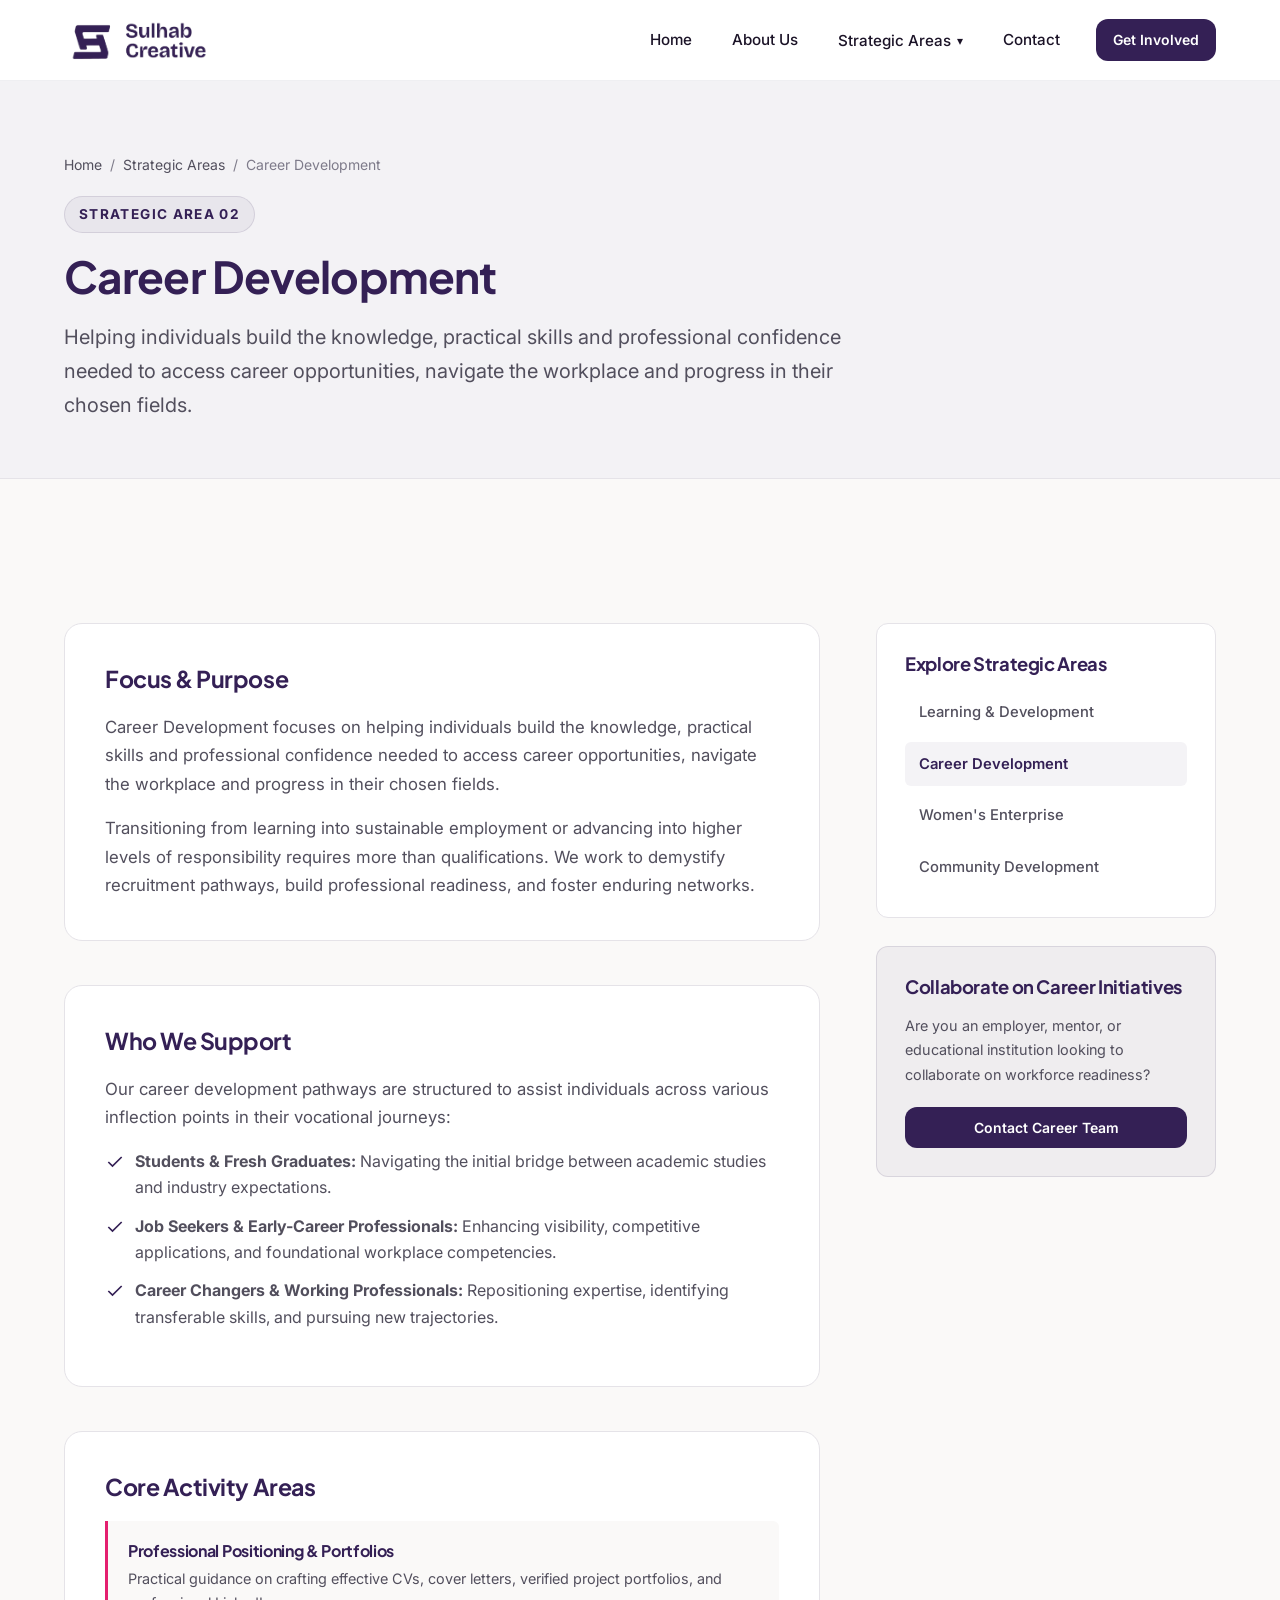
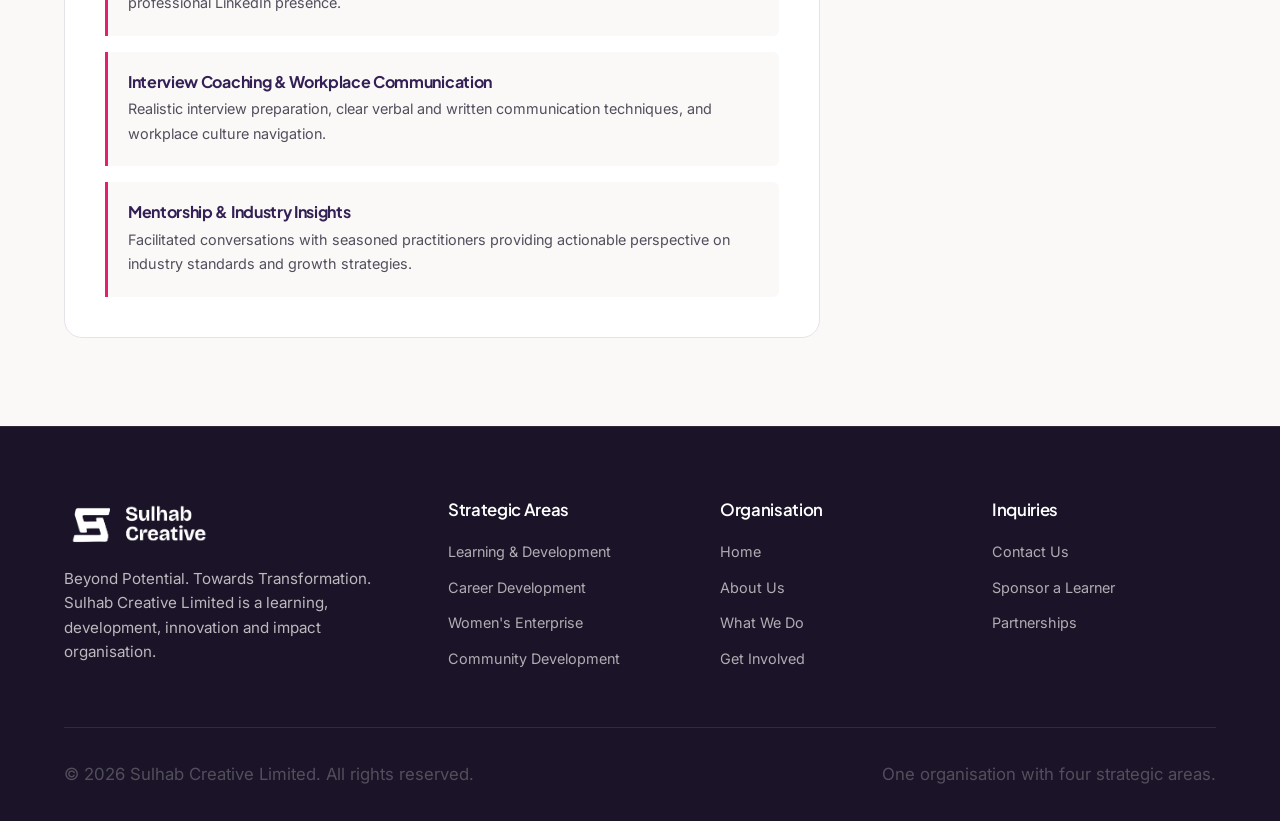
==== services/career-development.html @ 27d37b3d "Build responsive landing page and strategic service detail pages from brand brief" ====
<!DOCTYPE html>
<html lang="en">
<head>
  <meta charset="UTF-8">
  <meta name="viewport" content="width=device-width, initial-scale=1.0">
  <title>Career Development | Sulhab Creative</title>
  <meta name="description" content="Career Development at Sulhab Creative helps individuals build the knowledge, practical skills and professional confidence needed to access career opportunities.">
  <link rel="preconnect" href="https://fonts.googleapis.com">
  <link rel="preconnect" href="https://fonts.gstatic.com" crossorigin>
  <link href="https://fonts.googleapis.com/css2?family=Inter:wght@400;500;600&family=Plus+Jakarta+Sans:wght@500;600;700;800&display=swap" rel="stylesheet">
  <link rel="stylesheet" href="../assets/css/styles.css">
</head>
<body>

  <!-- Site Header -->
  <header class="site-header">
    <div class="container nav-container">
      <a href="../index.html" class="brand-logo-wrap" aria-label="Sulhab Creative Home">
        <img src="../assets/images/logo.png" alt="Sulhab Creative" class="brand-logo">
      </a>
      
      <button class="menu-toggle" id="menuToggle" aria-label="Toggle Navigation" aria-expanded="false">
        <svg width="24" height="24" viewBox="0 0 24 24" fill="none" stroke="currentColor" stroke-width="2">
          <line x1="3" y1="12" x2="21" y2="12"></line>
          <line x1="3" y1="6" x2="21" y2="6"></line>
          <line x1="3" y1="18" x2="21" y2="18"></line>
        </svg>
      </button>

      <nav class="nav-menu" id="navMenu">
        <a href="../index.html" class="nav-link">Home</a>
        <a href="../index.html#about" class="nav-link">About Us</a>
        <div class="nav-dropdown">
          <button class="dropdown-trigger active">
            Strategic Areas
            <span class="dropdown-icon">▾</span>
          </button>
          <div class="dropdown-menu">
            <a href="learning-and-development.html" class="dropdown-link">Learning & Development</a>
            <a href="career-development.html" class="dropdown-link active">Career Development</a>
            <a href="womens-enterprise.html" class="dropdown-link">Women's Enterprise</a>
            <a href="community-development.html" class="dropdown-link">Community Development</a>
          </div>
        </div>
        <a href="../index.html#contact" class="nav-link">Contact</a>
        <div class="nav-actions">
          <a href="../index.html#contact" class="btn btn-primary btn-sm">Get Involved</a>
        </div>
      </nav>
    </div>
  </header>

  <!-- Page Header -->
  <section class="page-header-section">
    <div class="container">
      <nav class="breadcrumb" aria-label="Breadcrumb">
        <a href="../index.html">Home</a>
        <span class="breadcrumb-separator">/</span>
        <a href="../index.html#services">Strategic Areas</a>
        <span class="breadcrumb-separator">/</span>
        <span>Career Development</span>
      </nav>
      <span class="tagline-accent">Strategic Area 02</span>
      <h1 class="page-header-title">Career Development</h1>
      <p class="page-header-lead">
        Helping individuals build the knowledge, practical skills and professional confidence needed to access career opportunities, navigate the workplace and progress in their chosen fields.
      </p>
    </div>
  </section>

  <!-- Content Section -->
  <section class="section">
    <div class="container">
      <div class="detail-content-grid">
        <main class="detail-main">
          
          <div class="detail-block">
            <h3>Focus & Purpose</h3>
            <p>
              Career Development focuses on helping individuals build the knowledge, practical skills and professional confidence needed to access career opportunities, navigate the workplace and progress in their chosen fields.
            </p>
            <p>
              Transitioning from learning into sustainable employment or advancing into higher levels of responsibility requires more than qualifications. We work to demystify recruitment pathways, build professional readiness, and foster enduring networks.
            </p>
          </div>

          <div class="detail-block">
            <h3>Who We Support</h3>
            <p>
              Our career development pathways are structured to assist individuals across various inflection points in their vocational journeys:
            </p>
            <ul class="detail-list">
              <li>
                <svg width="20" height="20" viewBox="0 0 24 24" fill="none" stroke="currentColor" stroke-width="2"><polyline points="20 6 9 17 4 12"></polyline></svg>
                <span><strong>Students & Fresh Graduates:</strong> Navigating the initial bridge between academic studies and industry expectations.</span>
              </li>
              <li>
                <svg width="20" height="20" viewBox="0 0 24 24" fill="none" stroke="currentColor" stroke-width="2"><polyline points="20 6 9 17 4 12"></polyline></svg>
                <span><strong>Job Seekers & Early-Career Professionals:</strong> Enhancing visibility, competitive applications, and foundational workplace competencies.</span>
              </li>
              <li>
                <svg width="20" height="20" viewBox="0 0 24 24" fill="none" stroke="currentColor" stroke-width="2"><polyline points="20 6 9 17 4 12"></polyline></svg>
                <span><strong>Career Changers & Working Professionals:</strong> Repositioning expertise, identifying transferable skills, and pursuing new trajectories.</span>
              </li>
            </ul>
          </div>

          <div class="detail-block">
            <h3>Core Activity Areas</h3>
            <div class="pathway-card">
              <h5>Professional Positioning & Portfolios</h5>
              <p>Practical guidance on crafting effective CVs, cover letters, verified project portfolios, and professional LinkedIn presence.</p>
            </div>
            <div class="pathway-card">
              <h5>Interview Coaching & Workplace Communication</h5>
              <p>Realistic interview preparation, clear verbal and written communication techniques, and workplace culture navigation.</p>
            </div>
            <div class="pathway-card">
              <h5>Mentorship & Industry Insights</h5>
              <p>Facilitated conversations with seasoned practitioners providing actionable perspective on industry standards and growth strategies.</p>
            </div>
          </div>

        </main>

        <!-- Sidebar -->
        <aside class="detail-sidebar">
          <div class="sidebar-card">
            <h4>Explore Strategic Areas</h4>
            <nav class="sidebar-nav-list">
              <a href="learning-and-development.html" class="sidebar-nav-link">Learning & Development</a>
              <a href="career-development.html" class="sidebar-nav-link active">Career Development</a>
              <a href="womens-enterprise.html" class="sidebar-nav-link">Women's Enterprise</a>
              <a href="community-development.html" class="sidebar-nav-link">Community Development</a>
            </nav>
          </div>

          <div class="sidebar-card" style="background-color: var(--color-primary-subtle); border-color: var(--color-primary-border);">
            <h4>Collaborate on Career Initiatives</h4>
            <p style="font-size: 0.9rem; margin-bottom: 1.25rem;">
              Are you an employer, mentor, or educational institution looking to collaborate on workforce readiness?
            </p>
            <a href="../index.html#contact" class="btn btn-primary btn-sm" style="width: 100%;">Contact Career Team</a>
          </div>
        </aside>
      </div>
    </div>
  </section>

  <!-- Site Footer -->
  <footer class="site-footer">
    <div class="container">
      <div class="footer-top">
        <div class="footer-brand">
          <img src="../assets/images/logo-white.png" alt="Sulhab Creative" class="footer-brand-logo">
          <p>
            Beyond Potential. Towards Transformation.<br>
            Sulhab Creative Limited is a learning, development, innovation and impact organisation.
          </p>
        </div>
        
        <div class="footer-column">
          <h4>Strategic Areas</h4>
          <div class="footer-links">
            <a href="learning-and-development.html">Learning & Development</a>
            <a href="career-development.html">Career Development</a>
            <a href="womens-enterprise.html">Women's Enterprise</a>
            <a href="community-development.html">Community Development</a>
          </div>
        </div>

        <div class="footer-column">
          <h4>Organisation</h4>
          <div class="footer-links">
            <a href="../index.html">Home</a>
            <a href="../index.html#about">About Us</a>
            <a href="../index.html#services">What We Do</a>
            <a href="../index.html#contact">Get Involved</a>
          </div>
        </div>

        <div class="footer-column">
          <h4>Inquiries</h4>
          <div class="footer-links">
            <a href="../index.html#contact">Contact Us</a>
            <a href="../index.html#contact">Sponsor a Learner</a>
            <a href="../index.html#contact">Partnerships</a>
          </div>
        </div>
      </div>

      <div class="footer-bottom">
        <p>&copy; 2026 Sulhab Creative Limited. All rights reserved.</p>
        <p>One organisation with four strategic areas.</p>
      </div>
    </div>
  </footer>

  <script src="../assets/js/main.js"></script>
</body>
</html>
---- assets/css/styles.css ----
/* ==========================================================================
   Sulhab Creative - Stylesheet
   Minimalist, subtle, modern editorial/corporate design
   Palette: Deep Indigo (#342055), Magenta (#E41F6F), Lime Green (#C5D101),
            Cool Gray (#D5D5D7), Off-White (#F2F2F2), White (#FFFFFF), Deep Charcoal (#1B1327)
   ========================================================================== */

:root {
  --color-primary: #342055;
  --color-primary-dark: #221438;
  --color-primary-light: #492e76;
  --color-primary-subtle: rgba(52, 32, 85, 0.05);
  --color-primary-border: rgba(52, 32, 85, 0.12);
  
  --color-secondary: #E41F6F;
  --color-secondary-subtle: rgba(228, 31, 111, 0.08);
  --color-secondary-border: rgba(228, 31, 111, 0.2);
  
  --color-accent: #C5D101;
  --color-accent-subtle: rgba(197, 209, 1, 0.15);
  
  --color-bg-page: #FAF9F8;
  --color-bg-card: #FFFFFF;
  --color-bg-alt: #F3F2F5;
  --color-bg-dark: #1B1327;
  
  --color-text-main: #1B1327;
  --color-text-muted: #524F5D;
  --color-text-light: #7E7B8A;
  --color-text-inverse: #FFFFFF;
  
  --color-border: #E5E3E8;
  --color-border-light: #EFEFF2;
  
  --font-heading: 'Plus Jakarta Sans', -apple-system, BlinkMacSystemFont, "Segoe UI", Roboto, sans-serif;
  --font-body: 'Inter', -apple-system, BlinkMacSystemFont, "Segoe UI", Roboto, sans-serif;
  
  --shadow-sm: 0 2px 6px rgba(27, 19, 39, 0.04);
  --shadow-md: 0 6px 18px rgba(27, 19, 39, 0.06);
  --shadow-lg: 0 14px 34px rgba(27, 19, 39, 0.08);
  
  --radius-sm: 6px;
  --radius-md: 12px;
  --radius-lg: 18px;
  --radius-full: 9999px;
  
  --container-max: 1200px;
  --transition: all 0.25s ease-in-out;
}

/* Reset & Box Sizing */
*, *::before, *::after {
  box-sizing: border-box;
  margin: 0;
  padding: 0;
}

html {
  font-size: 16px;
  scroll-behavior: smooth;
}

body {
  font-family: var(--font-body);
  color: var(--color-text-main);
  background-color: var(--color-bg-page);
  line-height: 1.65;
  -webkit-font-smoothing: antialiased;
  -moz-osx-font-smoothing: grayscale;
}

img {
  max-width: 100%;
  height: auto;
  display: block;
}

a {
  color: var(--color-primary);
  text-decoration: none;
  transition: var(--transition);
}

a:hover {
  color: var(--color-secondary);
}

ul, ol {
  list-style: none;
}

button, input, textarea, select {
  font-family: inherit;
  font-size: 1rem;
}

/* Typography */
h1, h2, h3, h4, h5, h6 {
  font-family: var(--font-heading);
  color: var(--color-primary);
  font-weight: 700;
  line-height: 1.25;
  letter-spacing: -0.02em;
}

h1 { font-size: 2.75rem; }
h2 { font-size: 2.15rem; }
h3 { font-size: 1.45rem; }
h4 { font-size: 1.2rem; }

p {
  color: var(--color-text-muted);
  font-size: 1.05rem;
  line-height: 1.7;
}

.text-lead {
  font-size: 1.25rem;
  line-height: 1.6;
  color: var(--color-text-muted);
}

.tagline-accent {
  display: inline-block;
  font-size: 0.85rem;
  font-weight: 700;
  text-transform: uppercase;
  letter-spacing: 0.1em;
  color: var(--color-primary);
  background-color: var(--color-primary-subtle);
  border: 1px solid var(--color-primary-border);
  padding: 6px 14px;
  border-radius: var(--radius-full);
  margin-bottom: 1rem;
}

/* Layout Utilities */
.container {
  width: 100%;
  max-width: var(--container-max);
  margin: 0 auto;
  padding: 0 1.5rem;
}

.section {
  padding: 5.5rem 0;
}

.section-alt {
  background-color: var(--color-bg-alt);
}

.section-dark {
  background-color: var(--color-bg-dark);
  color: var(--color-text-inverse);
}

.section-dark h1,
.section-dark h2,
.section-dark h3,
.section-dark h4 {
  color: var(--color-text-inverse);
}

.section-dark p {
  color: rgba(255, 255, 255, 0.75);
}

.section-header {
  text-align: center;
  max-width: 760px;
  margin: 0 auto 3.5rem auto;
}

.section-header h2 {
  margin-bottom: 1rem;
}

.section-header p {
  font-size: 1.15rem;
}

/* Header & Navigation */
.site-header {
  position: sticky;
  top: 0;
  background-color: rgba(255, 255, 255, 0.95);
  backdrop-filter: blur(10px);
  border-bottom: 1px solid var(--color-border-light);
  z-index: 1000;
  transition: var(--transition);
}

.nav-container {
  display: flex;
  align-items: center;
  justify-content: space-between;
  height: 80px;
}

.brand-logo-wrap {
  display: flex;
  align-items: center;
}

.brand-logo {
  height: 48px;
  width: auto;
  object-fit: contain;
}

.nav-menu {
  display: flex;
  align-items: center;
  gap: 2rem;
}

.nav-link {
  font-size: 0.95rem;
  font-weight: 500;
  color: var(--color-text-main);
  padding: 0.5rem 0.25rem;
  position: relative;
}

.nav-link:hover,
.nav-link.active {
  color: var(--color-primary);
}

.nav-link.active::after {
  content: '';
  position: absolute;
  bottom: 0;
  left: 0;
  width: 100%;
  height: 2px;
  background-color: var(--color-secondary);
}

.nav-dropdown {
  position: relative;
}

.dropdown-trigger {
  display: inline-flex;
  align-items: center;
  gap: 6px;
  cursor: pointer;
  background: none;
  border: none;
  font-family: inherit;
  font-size: 0.95rem;
  font-weight: 500;
  color: var(--color-text-main);
  padding: 0.5rem 0.25rem;
}

.dropdown-icon {
  font-size: 0.75rem;
  transition: transform 0.2s ease;
}

.nav-dropdown:hover .dropdown-icon {
  transform: rotate(180deg);
}

.dropdown-menu {
  position: absolute;
  top: 100%;
  left: 0;
  width: 290px;
  background-color: var(--color-bg-card);
  border: 1px solid var(--color-border);
  border-radius: var(--radius-md);
  box-shadow: var(--shadow-lg);
  padding: 0.75rem;
  opacity: 0;
  visibility: hidden;
  transform: translateY(10px);
  transition: var(--transition);
  display: flex;
  flex-direction: column;
  gap: 0.25rem;
}

.nav-dropdown:hover .dropdown-menu {
  opacity: 1;
  visibility: visible;
  transform: translateY(0);
}

.dropdown-link {
  padding: 0.6rem 0.85rem;
  font-size: 0.9rem;
  font-weight: 500;
  color: var(--color-text-main);
  border-radius: var(--radius-sm);
  display: block;
}

.dropdown-link:hover {
  background-color: var(--color-primary-subtle);
  color: var(--color-primary);
}

.nav-actions {
  display: flex;
  align-items: center;
  gap: 1rem;
}

/* Mobile Toggle */
.menu-toggle {
  display: none;
  background: none;
  border: 1px solid var(--color-border);
  padding: 8px 12px;
  border-radius: var(--radius-sm);
  cursor: pointer;
  color: var(--color-primary);
}

/* Buttons */
.btn {
  display: inline-flex;
  align-items: center;
  justify-content: center;
  gap: 8px;
  padding: 0.75rem 1.6rem;
  font-size: 0.95rem;
  font-weight: 600;
  border-radius: var(--radius-md);
  cursor: pointer;
  transition: var(--transition);
  border: 1px solid transparent;
  text-align: center;
}

.btn-primary {
  background-color: var(--color-primary);
  color: #FFFFFF;
}

.btn-primary:hover {
  background-color: var(--color-primary-dark);
  color: #FFFFFF;
  transform: translateY(-1px);
  box-shadow: var(--shadow-md);
}

.btn-secondary {
  background-color: #FFFFFF;
  color: var(--color-primary);
  border-color: var(--color-primary-border);
}

.btn-secondary:hover {
  background-color: var(--color-primary-subtle);
  border-color: var(--color-primary);
  color: var(--color-primary);
}

.btn-subtle {
  background-color: transparent;
  color: var(--color-primary);
  padding-left: 0;
  padding-right: 0;
}

.btn-subtle:hover {
  color: var(--color-secondary);
  gap: 12px;
}

.btn-sm {
  padding: 0.5rem 1rem;
  font-size: 0.875rem;
}

/* Hero Section */
.hero-section {
  padding: 4.5rem 0 5.5rem 0;
  background: linear-gradient(180deg, #FFFFFF 0%, var(--color-bg-page) 100%);
  border-bottom: 1px solid var(--color-border-light);
}

.hero-grid {
  display: grid;
  grid-template-columns: 1.15fr 0.85fr;
  align-items: center;
  gap: 3.5rem;
}

.hero-content {
  max-width: 620px;
}

.hero-descriptor {
  display: flex;
  align-items: center;
  gap: 8px;
  font-size: 0.85rem;
  font-weight: 600;
  text-transform: uppercase;
  letter-spacing: 0.08em;
  color: var(--color-primary);
  margin-bottom: 1.25rem;
}

.hero-descriptor span.dot {
  width: 6px;
  height: 6px;
  border-radius: 50%;
  background-color: var(--color-secondary);
  display: inline-block;
}

.hero-title {
  font-size: 3.25rem;
  line-height: 1.15;
  margin-bottom: 1.25rem;
  color: var(--color-primary);
}

.hero-title span.highlight {
  color: var(--color-primary-dark);
  position: relative;
  display: inline-block;
}

.hero-title span.highlight::after {
  content: '';
  position: absolute;
  bottom: 4px;
  left: 0;
  width: 100%;
  height: 6px;
  background-color: var(--color-accent-subtle);
  z-index: -1;
  border-radius: 2px;
}

.hero-description {
  font-size: 1.2rem;
  color: var(--color-text-muted);
  line-height: 1.7;
  margin-bottom: 2rem;
}

.hero-buttons {
  display: flex;
  flex-wrap: wrap;
  gap: 1rem;
  margin-bottom: 2.5rem;
}

.hero-features {
  display: flex;
  flex-wrap: wrap;
  gap: 1.5rem;
  padding-top: 1.5rem;
  border-top: 1px solid var(--color-border);
}

.hero-feature-item {
  display: flex;
  align-items: center;
  gap: 8px;
  font-size: 0.9rem;
  font-weight: 500;
  color: var(--color-text-muted);
}

.feature-check {
  width: 18px;
  height: 18px;
  border-radius: 50%;
  background-color: var(--color-primary-subtle);
  color: var(--color-primary);
  display: inline-flex;
  align-items: center;
  justify-content: center;
  font-size: 0.75rem;
  font-weight: 700;
}

.hero-media {
  position: relative;
}

.hero-image-wrapper {
  position: relative;
  border-radius: var(--radius-lg);
  overflow: hidden;
  box-shadow: var(--shadow-lg);
  border: 1px solid var(--color-border);
  background-color: #FFFFFF;
}

.hero-image {
  width: 100%;
  height: auto;
  display: block;
  object-fit: cover;
  transition: transform 0.4s ease;
}

.hero-image-wrapper:hover .hero-image {
  transform: scale(1.02);
}

.hero-badge-overlay {
  position: absolute;
  bottom: 20px;
  left: 20px;
  background: rgba(255, 255, 255, 0.95);
  backdrop-filter: blur(8px);
  padding: 12px 18px;
  border-radius: var(--radius-md);
  border: 1px solid var(--color-border-light);
  box-shadow: var(--shadow-md);
  max-width: 260px;
}

.hero-badge-overlay p {
  font-size: 0.825rem;
  margin: 0;
  color: var(--color-text-main);
  font-weight: 600;
  line-height: 1.4;
}

.hero-badge-overlay span {
  font-size: 0.75rem;
  color: var(--color-secondary);
  font-weight: 600;
  display: block;
  margin-top: 2px;
}

/* About Section */
.about-section {
  position: relative;
}

.about-intro-box {
  background-color: var(--color-bg-card);
  border: 1px solid var(--color-border);
  border-radius: var(--radius-lg);
  padding: 3rem;
  box-shadow: var(--shadow-sm);
  margin-bottom: 3.5rem;
}

.about-intro-grid {
  display: grid;
  grid-template-columns: 1fr 1.35fr;
  gap: 3rem;
  align-items: center;
}

.about-intro-text h3 {
  font-size: 2rem;
  margin-bottom: 1rem;
}

.about-intro-body p {
  margin-bottom: 1.25rem;
  font-size: 1.1rem;
}

.about-intro-body p:last-child {
  margin-bottom: 0;
}

/* Strategic Pillars (Mission, Vision, Purpose/Values) */
.pillars-grid {
  display: grid;
  grid-template-columns: repeat(3, 1fr);
  gap: 2rem;
}

.pillar-card {
  background-color: var(--color-bg-card);
  border: 1px solid var(--color-border);
  border-radius: var(--radius-md);
  padding: 2.25rem;
  transition: var(--transition);
  display: flex;
  flex-direction: column;
}

.pillar-card:hover {
  transform: translateY(-3px);
  box-shadow: var(--shadow-md);
  border-color: var(--color-primary-border);
}

.pillar-icon-box {
  width: 48px;
  height: 48px;
  border-radius: var(--radius-md);
  background-color: var(--color-primary-subtle);
  color: var(--color-primary);
  display: flex;
  align-items: center;
  justify-content: center;
  font-size: 1.25rem;
  margin-bottom: 1.5rem;
}

.pillar-title {
  font-size: 1.3rem;
  margin-bottom: 0.85rem;
  color: var(--color-primary);
}

.pillar-card p {
  font-size: 0.98rem;
  line-height: 1.65;
  color: var(--color-text-muted);
}

.values-list {
  margin-top: 1rem;
  padding-top: 1rem;
  border-top: 1px dashed var(--color-border);
  display: flex;
  flex-direction: column;
  gap: 0.5rem;
}

.values-list li {
  font-size: 0.88rem;
  color: var(--color-text-main);
  display: flex;
  align-items: center;
  gap: 8px;
}

.values-list li::before {
  content: '•';
  color: var(--color-secondary);
  font-weight: bold;
}

/* Strategic Areas / Services Section */
.services-section {
  position: relative;
}

.services-grid {
  display: grid;
  grid-template-columns: repeat(2, 1fr);
  gap: 2rem;
}

.service-card {
  background-color: var(--color-bg-card);
  border: 1px solid var(--color-border);
  border-radius: var(--radius-lg);
  padding: 2.5rem;
  display: flex;
  flex-direction: column;
  justify-content: space-between;
  transition: var(--transition);
  position: relative;
  overflow: hidden;
}

.service-card::before {
  content: '';
  position: absolute;
  top: 0;
  left: 0;
  right: 0;
  height: 4px;
  background-color: var(--color-primary);
  opacity: 0.2;
  transition: var(--transition);
}

.service-card:hover {
  transform: translateY(-4px);
  box-shadow: var(--shadow-lg);
  border-color: var(--color-primary-border);
}

.service-card:hover::before {
  opacity: 1;
  background-color: var(--color-secondary);
}

.service-card-header {
  margin-bottom: 1.25rem;
}

.service-number {
  font-size: 0.85rem;
  font-weight: 700;
  letter-spacing: 0.05em;
  color: var(--color-text-light);
  margin-bottom: 0.75rem;
  display: block;
  text-transform: uppercase;
}

.service-card-title {
  font-size: 1.5rem;
  margin-bottom: 1rem;
  color: var(--color-primary);
}

.service-card-body p {
  margin-bottom: 1.5rem;
  font-size: 1rem;
  line-height: 1.7;
}

.service-highlights {
  margin-bottom: 1.75rem;
  display: flex;
  flex-wrap: wrap;
  gap: 0.5rem;
}

.service-tag {
  font-size: 0.8rem;
  padding: 4px 10px;
  background-color: var(--color-bg-page);
  border: 1px solid var(--color-border-light);
  border-radius: var(--radius-full);
  color: var(--color-text-muted);
  font-weight: 500;
}

.service-card-action {
  margin-top: auto;
  padding-top: 1.25rem;
  border-top: 1px solid var(--color-border-light);
}

/* Contact Section */
.contact-section {
  position: relative;
}

.contact-grid {
  display: grid;
  grid-template-columns: 1fr 1.2fr;
  gap: 3.5rem;
}

.contact-info-panel {
  display: flex;
  flex-direction: column;
  justify-content: space-between;
}

.contact-details-list {
  display: flex;
  flex-direction: column;
  gap: 1.5rem;
  margin: 2rem 0;
}

.contact-detail-item {
  display: flex;
  gap: 1rem;
  align-items: flex-start;
}

.contact-detail-icon {
  width: 40px;
  height: 40px;
  border-radius: var(--radius-sm);
  background-color: var(--color-primary-subtle);
  color: var(--color-primary);
  display: flex;
  align-items: center;
  justify-content: center;
  flex-shrink: 0;
}

.contact-detail-item h4 {
  font-size: 1rem;
  margin-bottom: 0.25rem;
  color: var(--color-primary);
}

.contact-detail-item p {
  font-size: 0.95rem;
  margin: 0;
}

.privacy-notice-box {
  background-color: var(--color-bg-alt);
  border-radius: var(--radius-md);
  padding: 1.25rem;
  font-size: 0.875rem;
  color: var(--color-text-muted);
  line-height: 1.6;
}

.contact-form-panel {
  background-color: var(--color-bg-card);
  border: 1px solid var(--color-border);
  border-radius: var(--radius-lg);
  padding: 2.75rem;
  box-shadow: var(--shadow-md);
}

.form-group {
  margin-bottom: 1.35rem;
}

.form-group label {
  display: block;
  font-size: 0.9rem;
  font-weight: 600;
  color: var(--color-text-main);
  margin-bottom: 0.4rem;
}

.form-control {
  width: 100%;
  padding: 0.8rem 1rem;
  border: 1px solid var(--color-border);
  border-radius: var(--radius-md);
  background-color: #FFFFFF;
  color: var(--color-text-main);
  transition: var(--transition);
}

.form-control:focus {
  outline: none;
  border-color: var(--color-primary);
  box-shadow: 0 0 0 3px var(--color-primary-subtle);
}

textarea.form-control {
  resize: vertical;
  min-height: 120px;
}

.form-helper {
  font-size: 0.8rem;
  color: var(--color-text-light);
  margin-top: 0.35rem;
}

.form-success-alert {
  display: none;
  background-color: #F1F8E9;
  border: 1px solid #C5E1A5;
  color: #2E7D32;
  padding: 1.25rem;
  border-radius: var(--radius-md);
  margin-bottom: 1.5rem;
  font-size: 0.95rem;
}

/* Site Footer */
.site-footer {
  background-color: var(--color-bg-dark);
  color: #FFFFFF;
  padding: 4.5rem 0 2rem 0;
  border-top: 1px solid rgba(255, 255, 255, 0.08);
}

.footer-top {
  display: grid;
  grid-template-columns: 1.5fr 1fr 1fr 1fr;
  gap: 3rem;
  padding-bottom: 3.5rem;
  border-bottom: 1px solid rgba(255, 255, 255, 0.1);
}

.footer-brand-logo {
  height: 48px;
  width: auto;
  object-fit: contain;
  margin-bottom: 1.25rem;
}

.footer-brand p {
  color: rgba(255, 255, 255, 0.7);
  font-size: 0.95rem;
  line-height: 1.6;
  max-width: 320px;
}

.footer-column h4 {
  color: #FFFFFF;
  font-size: 1.05rem;
  margin-bottom: 1.25rem;
  font-weight: 600;
}

.footer-links {
  display: flex;
  flex-direction: column;
  gap: 0.75rem;
}

.footer-links a {
  color: rgba(255, 255, 255, 0.65);
  font-size: 0.9rem;
}

.footer-links a:hover {
  color: #FFFFFF;
  padding-left: 4px;
}

.footer-bottom {
  display: flex;
  align-items: center;
  justify-content: space-between;
  padding-top: 2rem;
  font-size: 0.85rem;
  color: rgba(255, 255, 255, 0.5);
}

/* Detail Pages Template Styles */
.page-header-section {
  padding: 4.5rem 0 3.5rem 0;
  background-color: var(--color-bg-alt);
  border-bottom: 1px solid var(--color-border);
}

.breadcrumb {
  display: flex;
  align-items: center;
  gap: 8px;
  font-size: 0.875rem;
  color: var(--color-text-light);
  margin-bottom: 1.25rem;
}

.breadcrumb a {
  color: var(--color-text-muted);
}

.breadcrumb a:hover {
  color: var(--color-primary);
}

.breadcrumb-separator {
  color: var(--color-text-light);
}

.page-header-title {
  font-size: 2.75rem;
  margin-bottom: 1rem;
}

.page-header-lead {
  font-size: 1.25rem;
  max-width: 820px;
  color: var(--color-text-muted);
}

.detail-content-grid {
  display: grid;
  grid-template-columns: 1fr 340px;
  gap: 3.5rem;
  margin-top: 3.5rem;
}

.detail-main {
  display: flex;
  flex-direction: column;
  gap: 2.75rem;
}

.detail-block {
  background-color: var(--color-bg-card);
  border: 1px solid var(--color-border);
  border-radius: var(--radius-lg);
  padding: 2.5rem;
}

.detail-block h3 {
  font-size: 1.45rem;
  margin-bottom: 1.25rem;
  color: var(--color-primary);
  display: flex;
  align-items: center;
  gap: 10px;
}

.detail-block p {
  margin-bottom: 1rem;
}

.detail-block p:last-child {
  margin-bottom: 0;
}

.detail-list {
  margin: 1rem 0;
  display: flex;
  flex-direction: column;
  gap: 0.75rem;
}

.detail-list li {
  display: flex;
  align-items: flex-start;
  gap: 10px;
  font-size: 1rem;
  color: var(--color-text-muted);
}

.detail-list li svg {
  color: var(--color-primary);
  flex-shrink: 0;
  margin-top: 4px;
}

.detail-sidebar {
  display: flex;
  flex-direction: column;
  gap: 1.75rem;
}

.sidebar-card {
  background-color: var(--color-bg-card);
  border: 1px solid var(--color-border);
  border-radius: var(--radius-md);
  padding: 1.75rem;
}

.sidebar-card h4 {
  font-size: 1.15rem;
  margin-bottom: 1rem;
  color: var(--color-primary);
}

.sidebar-nav-list {
  display: flex;
  flex-direction: column;
  gap: 0.5rem;
}

.sidebar-nav-link {
  display: block;
  padding: 0.6rem 0.85rem;
  border-radius: var(--radius-sm);
  font-size: 0.925rem;
  color: var(--color-text-muted);
  font-weight: 500;
  transition: var(--transition);
}

.sidebar-nav-link:hover,
.sidebar-nav-link.active {
  background-color: var(--color-primary-subtle);
  color: var(--color-primary);
  font-weight: 600;
}

.pathway-card {
  border-left: 3px solid var(--color-secondary);
  background-color: var(--color-bg-page);
  padding: 1.25rem;
  border-radius: 0 var(--radius-sm) var(--radius-sm) 0;
  margin-bottom: 1rem;
}

.pathway-card:last-child {
  margin-bottom: 0;
}

.pathway-card h5 {
  font-size: 1rem;
  color: var(--color-primary);
  margin-bottom: 0.35rem;
}

.pathway-card p {
  font-size: 0.9rem;
  margin: 0;
}

/* Responsive Breakpoints */
@media (max-width: 1024px) {
  .hero-grid {
    grid-template-columns: 1fr;
    gap: 2.5rem;
  }
  
  .hero-content {
    max-width: 100%;
  }
  
  .about-intro-grid {
    grid-template-columns: 1fr;
    gap: 1.5rem;
  }
  
  .pillars-grid {
    grid-template-columns: 1fr;
  }
  
  .services-grid {
    grid-template-columns: 1fr;
  }
  
  .contact-grid {
    grid-template-columns: 1fr;
    gap: 2.5rem;
  }
  
  .footer-top {
    grid-template-columns: 1fr 1fr;
    gap: 2rem;
  }
  
  .detail-content-grid {
    grid-template-columns: 1fr;
  }
}

@media (max-width: 768px) {
  .nav-menu {
    position: fixed;
    top: 80px;
    left: 0;
    right: 0;
    background-color: #FFFFFF;
    border-bottom: 1px solid var(--color-border);
    flex-direction: column;
    align-items: flex-start;
    padding: 1.5rem;
    gap: 1rem;
    display: none;
    box-shadow: var(--shadow-lg);
  }
  
  .nav-menu.is-open {
    display: flex;
  }
  
  .dropdown-menu {
    position: static;
    opacity: 1;
    visibility: visible;
    transform: none;
    box-shadow: none;
    border: none;
    padding-left: 1rem;
    width: 100%;
  }
  
  .menu-toggle {
    display: block;
  }
  
  .hero-title {
    font-size: 2.4rem;
  }
  
  h1 { font-size: 2.2rem; }
  h2 { font-size: 1.85rem; }
  
  .section {
    padding: 4rem 0;
  }
  
  .footer-top {
    grid-template-columns: 1fr;
  }
  
  .footer-bottom {
    flex-direction: column;
    gap: 1rem;
    text-align: center;
  }
}
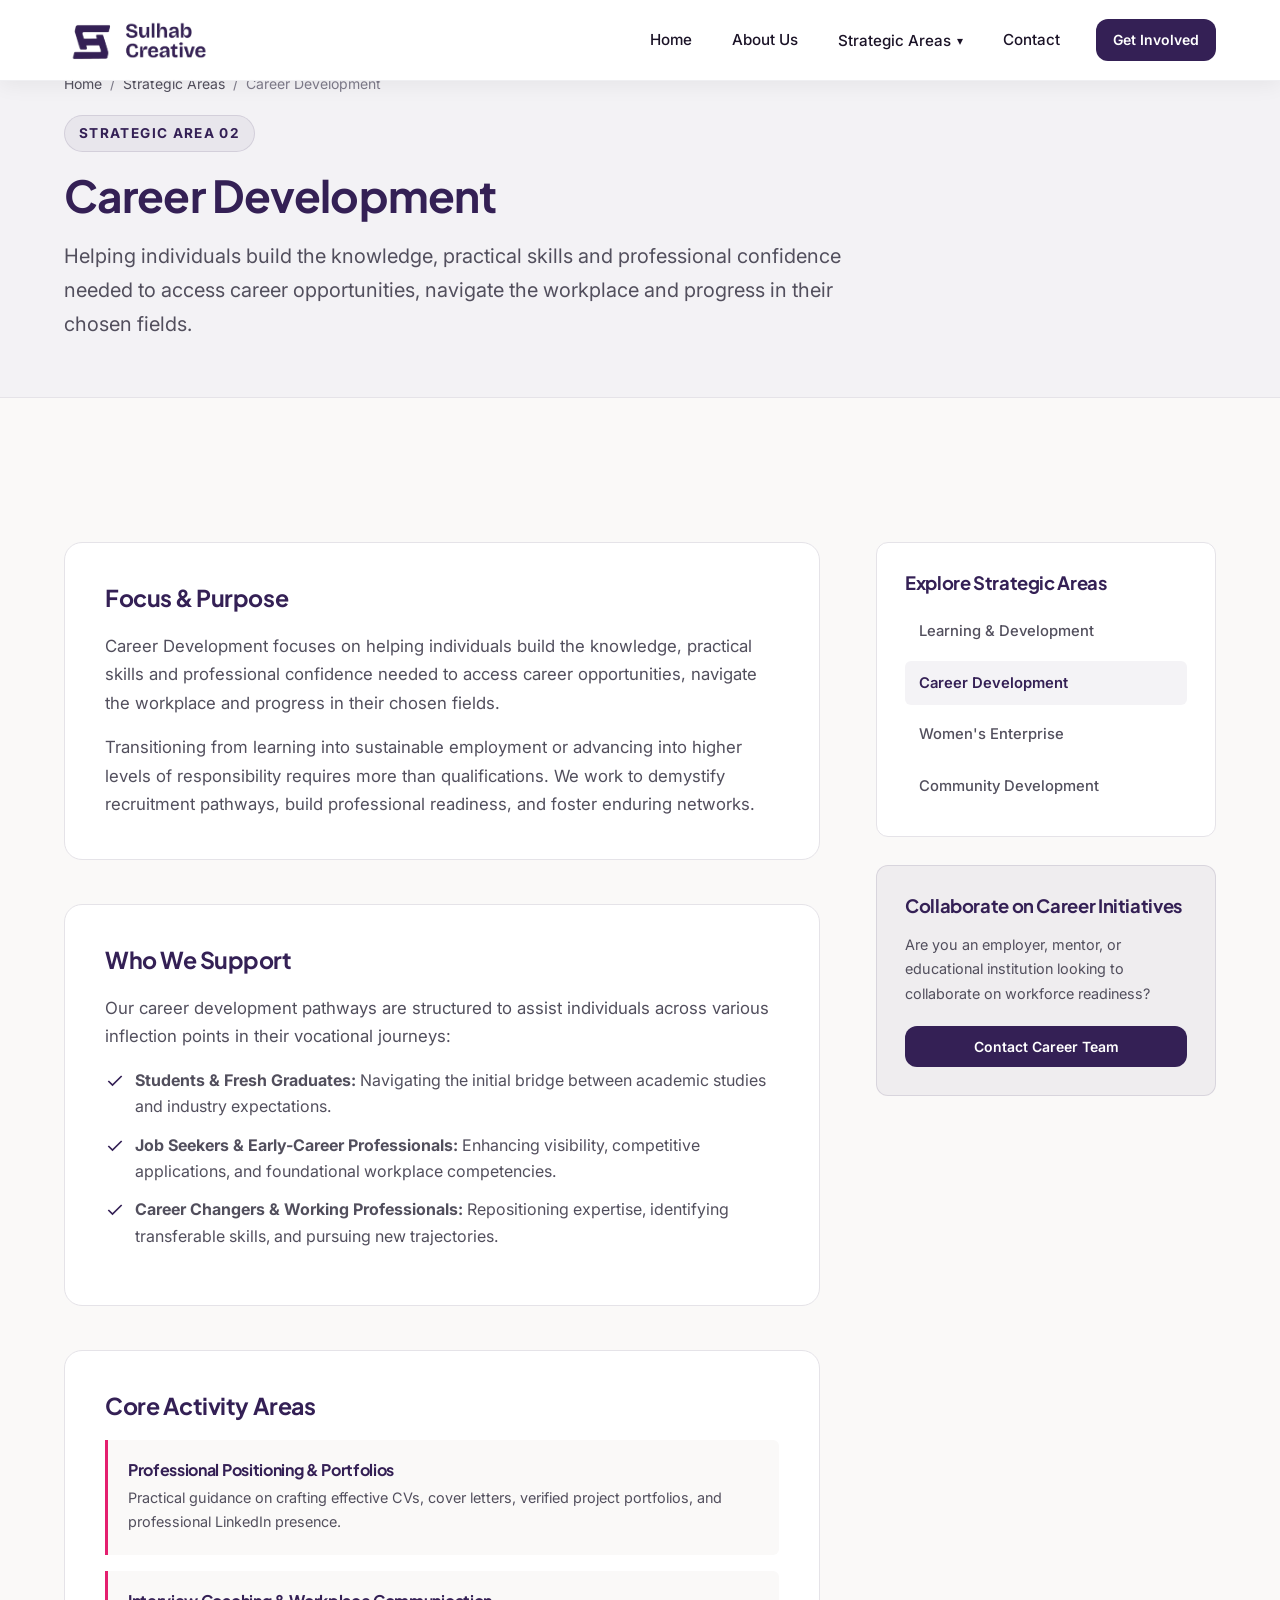
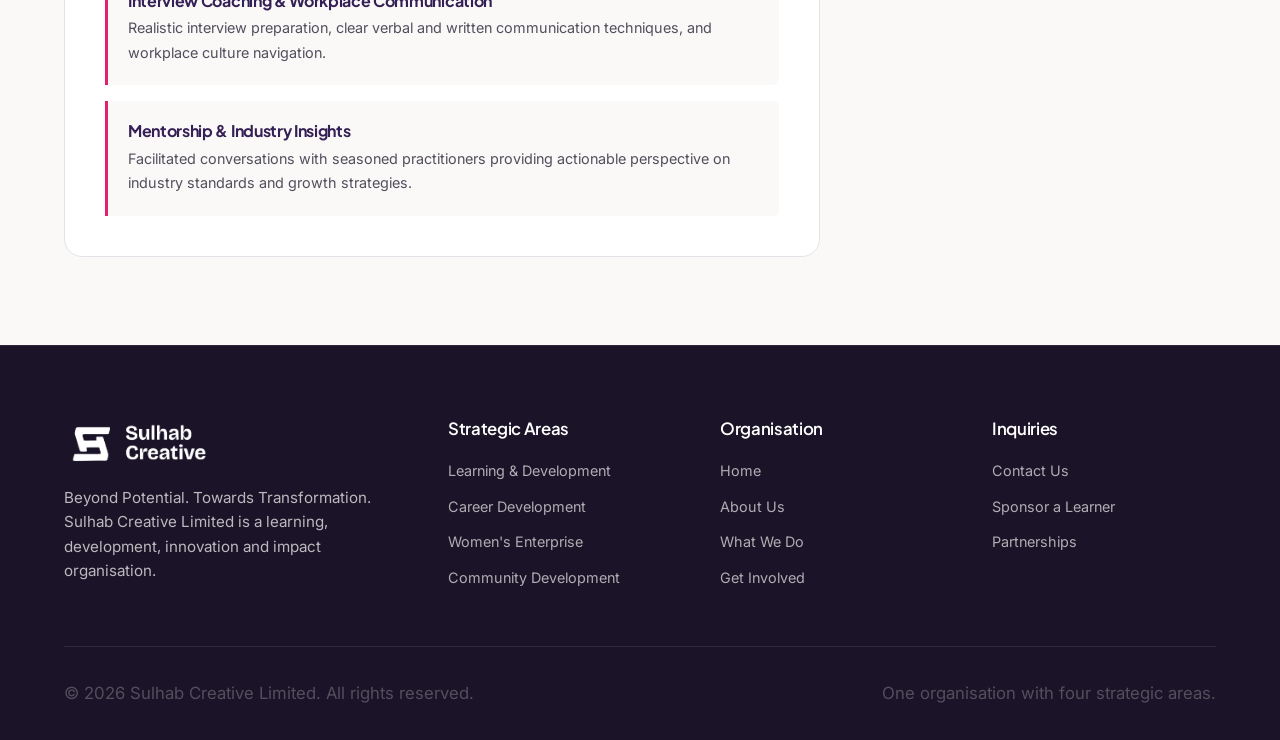
==== commit 2064516c: "Adapt hero section to hero.jpeg design layout with Sulhab logo, colors, and custom illustration" ====
--- a/services/career-development.html
+++ b/services/career-development.html
@@ -13,7 +13,7 @@
 <body>
 
   <!-- Site Header -->
-  <header class="site-header">
+  <header class="site-header always-visible">
     <div class="container nav-container">
       <a href="../index.html" class="brand-logo-wrap" aria-label="Sulhab Creative Home">
         <img src="../assets/images/logo.png" alt="Sulhab Creative" class="brand-logo">
--- a/assets/css/styles.css
+++ b/assets/css/styles.css
@@ -180,15 +180,28 @@
   font-size: 1.15rem;
 }
 
-/* Header & Navigation */
+/* Header & Navigation (Sticky On Scroll) */
 .site-header {
-  position: sticky;
+  position: fixed;
   top: 0;
-  background-color: rgba(255, 255, 255, 0.95);
-  backdrop-filter: blur(10px);
+  left: 0;
+  right: 0;
+  background-color: rgba(255, 255, 255, 0.98);
+  backdrop-filter: blur(12px);
   border-bottom: 1px solid var(--color-border-light);
   z-index: 1000;
-  transition: var(--transition);
+  transition: transform 0.3s ease, opacity 0.3s ease;
+  transform: translateY(-100%);
+  opacity: 0;
+  pointer-events: none;
+}
+
+.site-header.is-sticky,
+.site-header.always-visible {
+  transform: translateY(0);
+  opacity: 1;
+  pointer-events: auto;
+  box-shadow: 0 4px 20px rgba(0, 0, 0, 0.06);
 }
 
 .nav-container {
@@ -378,165 +391,278 @@
   font-size: 0.875rem;
 }
 
-/* Hero Section */
-.hero-section {
-  padding: 4.5rem 0 5.5rem 0;
-  background: linear-gradient(180deg, #FFFFFF 0%, var(--color-bg-page) 100%);
-  border-bottom: 1px solid var(--color-border-light);
-}
-
-.hero-grid {
+/* ==========================================================================
+   Hero Stage (Adapted from hero.jpeg style with Sulhab branding)
+   ========================================================================== */
+.hero-stage-outer {
+  background-color: #24163D;
+  background-image: 
+    radial-gradient(circle at 15% 20%, rgba(228, 31, 111, 0.15) 0%, transparent 40%),
+    radial-gradient(circle at 85% 15%, rgba(197, 209, 1, 0.12) 0%, transparent 35%);
+  padding: 2.5rem 1.5rem 4.5rem 1.5rem;
+  position: relative;
+  overflow: hidden;
+}
+
+/* Floating doodles in outer hero banner */
+.hero-stage-doodles {
+  position: absolute;
+  inset: 0;
+  pointer-events: none;
+  z-index: 1;
+}
+
+.doodle {
+  position: absolute;
+  opacity: 0.7;
+}
+
+.doodle-dot-yellow {
+  top: 18%;
+  left: 14%;
+  width: 10px;
+  height: 10px;
+  border-radius: 50%;
+  background-color: var(--color-accent);
+}
+
+.doodle-loop-coral {
+  top: 16%;
+  right: 18%;
+  color: var(--color-secondary);
+}
+
+.doodle-ribbon-left {
+  top: 28%;
+  left: 12%;
+  color: #FFAA7A;
+}
+
+.doodle-star-right {
+  top: 32%;
+  right: 13%;
+  color: rgba(255, 255, 255, 0.4);
+}
+
+/* Top Mini Banner in outer hero */
+.hero-top-banner {
+  text-align: center;
+  position: relative;
+  z-index: 2;
+  margin-bottom: 2.5rem;
+}
+
+.hero-top-brand {
+  display: inline-flex;
+  align-items: center;
+  gap: 12px;
+  background: rgba(255, 255, 255, 0.08);
+  border: 1px solid rgba(255, 255, 255, 0.12);
+  backdrop-filter: blur(10px);
+  padding: 8px 20px;
+  border-radius: var(--radius-full);
+  margin-bottom: 1rem;
+}
+
+.hero-top-brand img {
+  height: 26px;
+  width: auto;
+}
+
+.hero-top-brand span {
+  color: #FFFFFF;
+  font-weight: 700;
+  font-size: 1.1rem;
+  letter-spacing: -0.01em;
+}
+
+.hero-top-subtext {
+  color: rgba(255, 255, 255, 0.85);
+  font-size: 1.05rem;
+  font-weight: 400;
+  max-width: 620px;
+  margin: 0 auto;
+}
+
+/* Floating White Main Card */
+.hero-card-frame {
+  max-width: 1180px;
+  margin: 0 auto;
+  background-color: #FFFFFF;
+  border-radius: 32px;
+  box-shadow: 0 25px 70px rgba(17, 8, 30, 0.35);
+  position: relative;
+  z-index: 3;
+  overflow: hidden;
+  border: 1px solid rgba(255, 255, 255, 0.9);
+}
+
+/* Inner Card Header / Nav */
+.card-nav {
+  display: flex;
+  align-items: center;
+  justify-content: space-between;
+  padding: 1.5rem 2.5rem;
+  background-color: #FFFFFF;
+  border-bottom: 1px solid #F2F1F5;
+}
+
+.card-brand {
+  display: flex;
+  align-items: center;
+}
+
+.card-brand img {
+  height: 44px;
+  width: auto;
+}
+
+.card-nav-links {
+  display: flex;
+  align-items: center;
+  gap: 2rem;
+}
+
+.card-nav-link {
+  font-size: 0.95rem;
+  font-weight: 500;
+  color: #524F5D;
+  transition: var(--transition);
+}
+
+.card-nav-link:hover,
+.card-nav-link.active {
+  color: var(--color-primary);
+  font-weight: 600;
+}
+
+.card-nav-cta {
+  display: inline-flex;
+  align-items: center;
+  justify-content: center;
+  padding: 0.55rem 1.4rem;
+  border-radius: var(--radius-full);
+  border: 1.5px solid rgba(228, 31, 111, 0.4);
+  color: var(--color-secondary);
+  font-size: 0.9rem;
+  font-weight: 600;
+  background-color: transparent;
+  transition: var(--transition);
+}
+
+.card-nav-cta:hover {
+  background-color: var(--color-secondary);
+  color: #FFFFFF;
+  border-color: var(--color-secondary);
+  box-shadow: 0 4px 14px rgba(228, 31, 111, 0.25);
+}
+
+/* Card Hero Body Layout */
+.card-hero-body {
+  padding: 3.5rem 3rem 4rem 3.5rem;
   display: grid;
-  grid-template-columns: 1.15fr 0.85fr;
-  align-items: center;
-  gap: 3.5rem;
-}
-
-.hero-content {
-  max-width: 620px;
-}
-
-.hero-descriptor {
-  display: flex;
-  align-items: center;
-  gap: 8px;
-  font-size: 0.85rem;
-  font-weight: 600;
+  grid-template-columns: 1.1fr 1fr;
+  align-items: center;
+  gap: 3rem;
+  position: relative;
+}
+
+.card-hero-content {
+  max-width: 540px;
+}
+
+.hero-pill-tag {
+  display: inline-block;
+  font-size: 0.8rem;
+  font-weight: 700;
   text-transform: uppercase;
   letter-spacing: 0.08em;
   color: var(--color-primary);
+  background-color: var(--color-primary-subtle);
+  border: 1px solid var(--color-primary-border);
+  padding: 5px 14px;
+  border-radius: var(--radius-full);
   margin-bottom: 1.25rem;
 }
 
-.hero-descriptor span.dot {
-  width: 6px;
-  height: 6px;
-  border-radius: 50%;
-  background-color: var(--color-secondary);
-  display: inline-block;
-}
-
-.hero-title {
-  font-size: 3.25rem;
+.card-hero-title {
+  font-size: 3.35rem;
   line-height: 1.15;
+  color: #1B1327;
+  font-weight: 800;
+  letter-spacing: -0.03em;
   margin-bottom: 1.25rem;
-  color: var(--color-primary);
-}
-
-.hero-title span.highlight {
-  color: var(--color-primary-dark);
+}
+
+.card-hero-title .highlight-magenta {
+  color: var(--color-secondary);
+  display: block;
+}
+
+.card-hero-desc {
+  font-size: 1.1rem;
+  line-height: 1.7;
+  color: #635F70;
+  margin-bottom: 2.25rem;
+}
+
+.card-hero-actions {
+  display: flex;
+  align-items: center;
+  gap: 1.75rem;
+}
+
+.btn-pill-primary {
+  background-color: #FA5047;
+  background: linear-gradient(135deg, #FF6559 0%, #FA4C43 100%);
+  color: #FFFFFF;
+  padding: 0.85rem 2rem;
+  border-radius: var(--radius-full);
+  font-weight: 700;
+  font-size: 1rem;
+  box-shadow: 0 8px 24px rgba(250, 76, 67, 0.35);
+  border: none;
+  transition: var(--transition);
+  display: inline-flex;
+  align-items: center;
+  justify-content: center;
+}
+
+.btn-pill-primary:hover {
+  transform: translateY(-2px);
+  box-shadow: 0 12px 28px rgba(250, 76, 67, 0.45);
+  color: #FFFFFF;
+}
+
+.btn-pill-secondary {
+  color: #2D2738;
+  font-weight: 600;
+  font-size: 1rem;
+  display: inline-flex;
+  align-items: center;
+  gap: 6px;
+  transition: var(--transition);
+}
+
+.btn-pill-secondary:hover {
+  color: var(--color-secondary);
+  gap: 10px;
+}
+
+/* Card Hero Illustration Column */
+.card-hero-visual {
   position: relative;
-  display: inline-block;
-}
-
-.hero-title span.highlight::after {
-  content: '';
-  position: absolute;
-  bottom: 4px;
-  left: 0;
+  display: flex;
+  align-items: center;
+  justify-content: center;
+}
+
+.hero-illustration-svg {
   width: 100%;
-  height: 6px;
-  background-color: var(--color-accent-subtle);
-  z-index: -1;
-  border-radius: 2px;
-}
-
-.hero-description {
-  font-size: 1.2rem;
-  color: var(--color-text-muted);
-  line-height: 1.7;
-  margin-bottom: 2rem;
-}
-
-.hero-buttons {
-  display: flex;
-  flex-wrap: wrap;
-  gap: 1rem;
-  margin-bottom: 2.5rem;
-}
-
-.hero-features {
-  display: flex;
-  flex-wrap: wrap;
-  gap: 1.5rem;
-  padding-top: 1.5rem;
-  border-top: 1px solid var(--color-border);
-}
-
-.hero-feature-item {
-  display: flex;
-  align-items: center;
-  gap: 8px;
-  font-size: 0.9rem;
-  font-weight: 500;
-  color: var(--color-text-muted);
-}
-
-.feature-check {
-  width: 18px;
-  height: 18px;
-  border-radius: 50%;
-  background-color: var(--color-primary-subtle);
-  color: var(--color-primary);
-  display: inline-flex;
-  align-items: center;
-  justify-content: center;
-  font-size: 0.75rem;
-  font-weight: 700;
-}
-
-.hero-media {
-  position: relative;
-}
-
-.hero-image-wrapper {
-  position: relative;
-  border-radius: var(--radius-lg);
-  overflow: hidden;
-  box-shadow: var(--shadow-lg);
-  border: 1px solid var(--color-border);
-  background-color: #FFFFFF;
-}
-
-.hero-image {
-  width: 100%;
+  max-width: 520px;
   height: auto;
   display: block;
-  object-fit: cover;
-  transition: transform 0.4s ease;
-}
-
-.hero-image-wrapper:hover .hero-image {
-  transform: scale(1.02);
-}
-
-.hero-badge-overlay {
-  position: absolute;
-  bottom: 20px;
-  left: 20px;
-  background: rgba(255, 255, 255, 0.95);
-  backdrop-filter: blur(8px);
-  padding: 12px 18px;
-  border-radius: var(--radius-md);
-  border: 1px solid var(--color-border-light);
-  box-shadow: var(--shadow-md);
-  max-width: 260px;
-}
-
-.hero-badge-overlay p {
-  font-size: 0.825rem;
-  margin: 0;
-  color: var(--color-text-main);
-  font-weight: 600;
-  line-height: 1.4;
-}
-
-.hero-badge-overlay span {
-  font-size: 0.75rem;
-  color: var(--color-secondary);
-  font-weight: 600;
-  display: block;
-  margin-top: 2px;
+  transform: scale(1.05);
 }
 
 /* About Section */
@@ -1087,13 +1213,23 @@
 
 /* Responsive Breakpoints */
 @media (max-width: 1024px) {
-  .hero-grid {
+  .hero-stage-outer {
+    padding: 2rem 1rem 3.5rem 1rem;
+  }
+  
+  .card-hero-body {
     grid-template-columns: 1fr;
+    padding: 2.5rem 2rem;
     gap: 2.5rem;
   }
   
-  .hero-content {
+  .card-hero-content {
     max-width: 100%;
+    text-align: center;
+  }
+  
+  .card-hero-actions {
+    justify-content: center;
   }
   
   .about-intro-grid {
@@ -1125,42 +1261,33 @@
 }
 
 @media (max-width: 768px) {
-  .nav-menu {
-    position: fixed;
-    top: 80px;
-    left: 0;
-    right: 0;
-    background-color: #FFFFFF;
-    border-bottom: 1px solid var(--color-border);
+  .card-nav {
+    padding: 1.25rem 1.5rem;
+  }
+  
+  .card-nav-links {
+    display: none;
+  }
+  
+  .card-hero-title {
+    font-size: 2.35rem;
+  }
+  
+  .card-hero-body {
+    padding: 2rem 1.25rem 2.5rem 1.25rem;
+  }
+  
+  .card-hero-actions {
     flex-direction: column;
-    align-items: flex-start;
-    padding: 1.5rem;
-    gap: 1rem;
-    display: none;
-    box-shadow: var(--shadow-lg);
-  }
-  
-  .nav-menu.is-open {
-    display: flex;
-  }
-  
-  .dropdown-menu {
-    position: static;
-    opacity: 1;
-    visibility: visible;
-    transform: none;
-    box-shadow: none;
-    border: none;
-    padding-left: 1rem;
+    width: 100%;
+  }
+  
+  .btn-pill-primary {
     width: 100%;
   }
   
   .menu-toggle {
     display: block;
-  }
-  
-  .hero-title {
-    font-size: 2.4rem;
   }
   
   h1 { font-size: 2.2rem; }
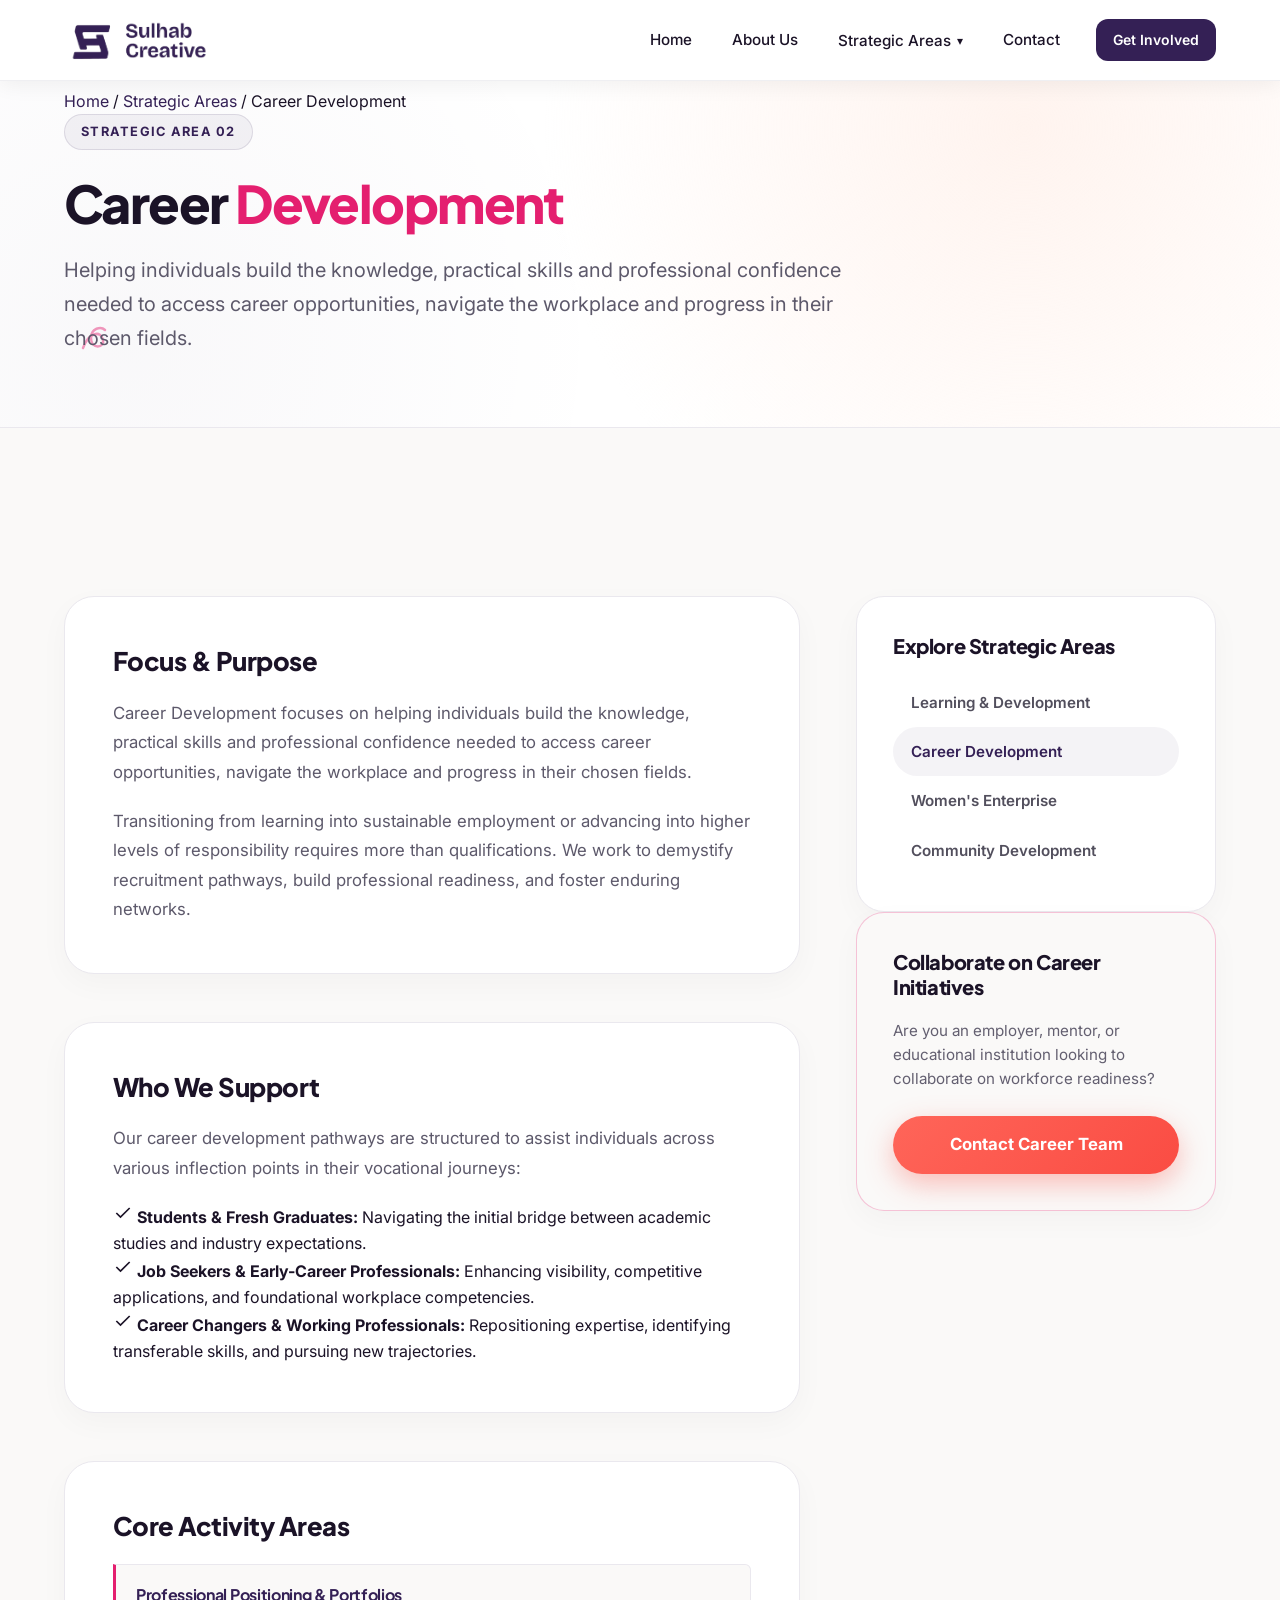
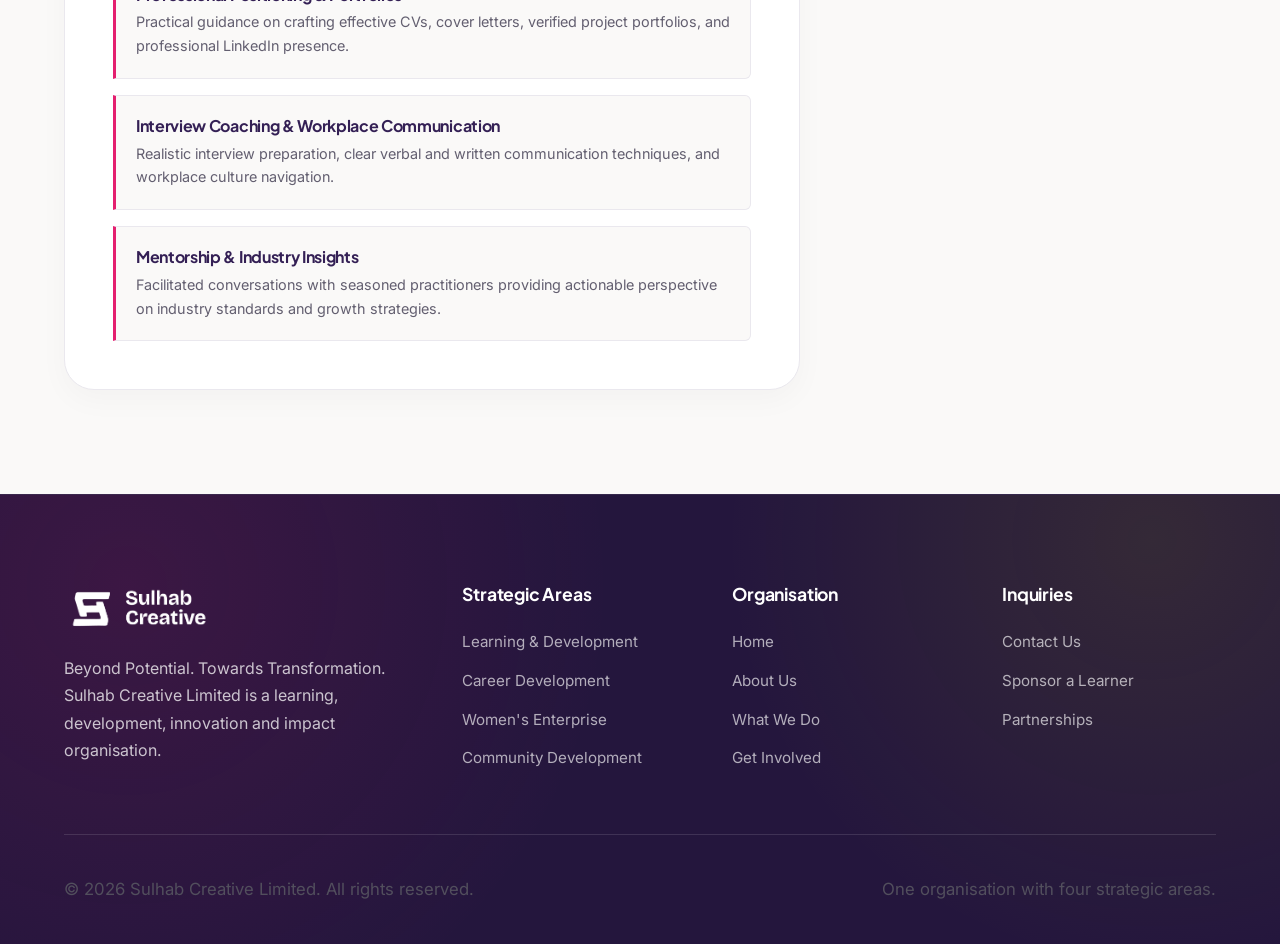
==== commit c194bb73: "Adapt About, Services, Contact, Footer, and Service Detail pages to cohesive hero design system" ====
--- a/services/career-development.html
+++ b/services/career-development.html
@@ -52,7 +52,17 @@
 
   <!-- Page Header -->
   <section class="page-header-section">
-    <div class="container">
+    <!-- Ambient doodles matching hero -->
+    <div class="section-doodles" aria-hidden="true">
+      <div class="sec-doodle-dot" style="top: 15%; right: 10%;"></div>
+      <div class="sec-doodle-loop" style="bottom: 15%; left: 6%;">
+        <svg width="34" height="34" viewBox="0 0 34 34" fill="none" stroke="currentColor" stroke-width="2.5">
+          <path d="M6 26C12 10 24 8 26 18C28 26 14 28 14 16C14 6 24 4 28 8" stroke-linecap="round"/>
+        </svg>
+      </div>
+    </div>
+
+    <div class="container" style="position: relative; z-index: 2;">
       <nav class="breadcrumb" aria-label="Breadcrumb">
         <a href="../index.html">Home</a>
         <span class="breadcrumb-separator">/</span>
@@ -60,8 +70,10 @@
         <span class="breadcrumb-separator">/</span>
         <span>Career Development</span>
       </nav>
-      <span class="tagline-accent">Strategic Area 02</span>
-      <h1 class="page-header-title">Career Development</h1>
+      <span class="hero-pill-tag">Strategic Area 02</span>
+      <h1 class="page-header-title">
+        Career <span class="highlight-magenta">Development</span>
+      </h1>
       <p class="page-header-lead">
         Helping individuals build the knowledge, practical skills and professional confidence needed to access career opportunities, navigate the workplace and progress in their chosen fields.
       </p>
@@ -135,12 +147,12 @@
             </nav>
           </div>
 
-          <div class="sidebar-card" style="background-color: var(--color-primary-subtle); border-color: var(--color-primary-border);">
+          <div class="sidebar-card" style="background-color: #FAF9F8; border-color: rgba(228, 31, 111, 0.25);">
             <h4>Collaborate on Career Initiatives</h4>
-            <p style="font-size: 0.9rem; margin-bottom: 1.25rem;">
+            <p style="font-size: 0.95rem; line-height: 1.6; margin-bottom: 1.5rem; color: #635F70;">
               Are you an employer, mentor, or educational institution looking to collaborate on workforce readiness?
             </p>
-            <a href="../index.html#contact" class="btn btn-primary btn-sm" style="width: 100%;">Contact Career Team</a>
+            <a href="../index.html#contact" class="btn-pill-primary" style="width: 100%;">Contact Career Team</a>
           </div>
         </aside>
       </div>
--- a/assets/css/styles.css
+++ b/assets/css/styles.css
@@ -392,183 +392,157 @@
 }
 
 /* ==========================================================================
-   Hero Stage (Adapted from hero.jpeg style with Sulhab branding)
+   Full-Screen Hero Section (Adapted from hero.jpeg style with Sulhab branding)
    ========================================================================== */
-.hero-stage-outer {
-  background-color: #24163D;
+.hero-fullscreen {
+  min-height: 100vh;
+  min-height: 100svh;
+  width: 100%;
+  display: flex;
+  flex-direction: column;
+  justify-content: space-between;
+  background-color: #FFFFFF;
   background-image: 
-    radial-gradient(circle at 15% 20%, rgba(228, 31, 111, 0.15) 0%, transparent 40%),
-    radial-gradient(circle at 85% 15%, rgba(197, 209, 1, 0.12) 0%, transparent 35%);
-  padding: 2.5rem 1.5rem 4.5rem 1.5rem;
+    radial-gradient(circle at 80% 40%, rgba(255, 239, 232, 0.6) 0%, transparent 50%),
+    radial-gradient(circle at 10% 80%, rgba(52, 32, 85, 0.03) 0%, transparent 40%);
   position: relative;
   overflow: hidden;
-}
-
-/* Floating doodles in outer hero banner */
-.hero-stage-doodles {
+  border-bottom: 1px solid var(--color-border-light);
+}
+
+/* Ambient Doodles floating in the full-screen hero */
+.hero-doodles {
   position: absolute;
   inset: 0;
   pointer-events: none;
   z-index: 1;
 }
 
-.doodle {
+.hero-doodle {
   position: absolute;
-  opacity: 0.7;
-}
-
-.doodle-dot-yellow {
-  top: 18%;
-  left: 14%;
+  pointer-events: none;
+}
+
+.hero-doodle-dot-yellow {
+  top: 15%;
+  left: 8%;
   width: 10px;
   height: 10px;
   border-radius: 50%;
   background-color: var(--color-accent);
-}
-
-.doodle-loop-coral {
-  top: 16%;
-  right: 18%;
+  opacity: 0.8;
+}
+
+.hero-doodle-loop-coral {
+  top: 14%;
+  right: 12%;
   color: var(--color-secondary);
-}
-
-.doodle-ribbon-left {
-  top: 28%;
-  left: 12%;
+  opacity: 0.6;
+}
+
+.hero-doodle-ribbon-left {
+  bottom: 18%;
+  left: 5%;
   color: #FFAA7A;
-}
-
-.doodle-star-right {
-  top: 32%;
-  right: 13%;
-  color: rgba(255, 255, 255, 0.4);
-}
-
-/* Top Mini Banner in outer hero */
-.hero-top-banner {
-  text-align: center;
-  position: relative;
-  z-index: 2;
-  margin-bottom: 2.5rem;
-}
-
-.hero-top-brand {
-  display: inline-flex;
-  align-items: center;
-  gap: 12px;
-  background: rgba(255, 255, 255, 0.08);
-  border: 1px solid rgba(255, 255, 255, 0.12);
+  opacity: 0.5;
+}
+
+.hero-doodle-plus {
+  top: 45%;
+  left: 48%;
+  color: var(--color-primary-border);
+  opacity: 0.5;
+}
+
+/* Hero Top Navigation Bar (Full Width) */
+.hero-navbar-wrap {
+  width: 100%;
+  background-color: rgba(255, 255, 255, 0.95);
   backdrop-filter: blur(10px);
-  padding: 8px 20px;
-  border-radius: var(--radius-full);
-  margin-bottom: 1rem;
-}
-
-.hero-top-brand img {
-  height: 26px;
+  border-bottom: 1px solid #F0EFF4;
+  position: relative;
+  z-index: 10;
+}
+
+.hero-navbar-inner {
+  display: flex;
+  align-items: center;
+  justify-content: space-between;
+  height: 84px;
+}
+
+.hero-nav-brand {
+  display: flex;
+  align-items: center;
+}
+
+.hero-nav-brand img {
+  height: 46px;
   width: auto;
-}
-
-.hero-top-brand span {
-  color: #FFFFFF;
-  font-weight: 700;
-  font-size: 1.1rem;
-  letter-spacing: -0.01em;
-}
-
-.hero-top-subtext {
-  color: rgba(255, 255, 255, 0.85);
-  font-size: 1.05rem;
-  font-weight: 400;
-  max-width: 620px;
-  margin: 0 auto;
-}
-
-/* Floating White Main Card */
-.hero-card-frame {
-  max-width: 1180px;
-  margin: 0 auto;
-  background-color: #FFFFFF;
-  border-radius: 32px;
-  box-shadow: 0 25px 70px rgba(17, 8, 30, 0.35);
-  position: relative;
-  z-index: 3;
-  overflow: hidden;
-  border: 1px solid rgba(255, 255, 255, 0.9);
-}
-
-/* Inner Card Header / Nav */
-.card-nav {
-  display: flex;
-  align-items: center;
-  justify-content: space-between;
-  padding: 1.5rem 2.5rem;
-  background-color: #FFFFFF;
-  border-bottom: 1px solid #F2F1F5;
-}
-
-.card-brand {
-  display: flex;
-  align-items: center;
-}
-
-.card-brand img {
-  height: 44px;
-  width: auto;
-}
-
-.card-nav-links {
-  display: flex;
-  align-items: center;
-  gap: 2rem;
-}
-
-.card-nav-link {
-  font-size: 0.95rem;
+  object-fit: contain;
+}
+
+.hero-nav-links {
+  display: flex;
+  align-items: center;
+  gap: 2.25rem;
+}
+
+.hero-nav-link {
+  font-size: 0.98rem;
   font-weight: 500;
   color: #524F5D;
   transition: var(--transition);
-}
-
-.card-nav-link:hover,
-.card-nav-link.active {
+  position: relative;
+}
+
+.hero-nav-link:hover,
+.hero-nav-link.active {
   color: var(--color-primary);
   font-weight: 600;
 }
 
-.card-nav-cta {
+.hero-nav-cta {
   display: inline-flex;
   align-items: center;
   justify-content: center;
-  padding: 0.55rem 1.4rem;
+  padding: 0.6rem 1.6rem;
   border-radius: var(--radius-full);
-  border: 1.5px solid rgba(228, 31, 111, 0.4);
+  border: 1.5px solid rgba(228, 31, 111, 0.45);
   color: var(--color-secondary);
-  font-size: 0.9rem;
+  font-size: 0.95rem;
   font-weight: 600;
   background-color: transparent;
   transition: var(--transition);
 }
 
-.card-nav-cta:hover {
+.hero-nav-cta:hover {
   background-color: var(--color-secondary);
   color: #FFFFFF;
   border-color: var(--color-secondary);
-  box-shadow: 0 4px 14px rgba(228, 31, 111, 0.25);
-}
-
-/* Card Hero Body Layout */
-.card-hero-body {
-  padding: 3.5rem 3rem 4rem 3.5rem;
+  box-shadow: 0 6px 18px rgba(228, 31, 111, 0.28);
+}
+
+/* Hero Fullscreen Body (Centered in remaining viewport height) */
+.hero-fullscreen-body {
+  flex: 1;
+  display: flex;
+  align-items: center;
+  position: relative;
+  z-index: 2;
+  padding: 2.5rem 0 3.5rem 0;
+}
+
+.hero-fullscreen-grid {
   display: grid;
-  grid-template-columns: 1.1fr 1fr;
-  align-items: center;
-  gap: 3rem;
-  position: relative;
-}
-
-.card-hero-content {
-  max-width: 540px;
+  grid-template-columns: 1.15fr 0.95fr;
+  align-items: center;
+  gap: 4rem;
+  width: 100%;
+}
+
+.hero-content-col {
+  max-width: 600px;
 }
 
 .hero-pill-tag {
@@ -576,51 +550,51 @@
   font-size: 0.8rem;
   font-weight: 700;
   text-transform: uppercase;
-  letter-spacing: 0.08em;
+  letter-spacing: 0.1em;
   color: var(--color-primary);
   background-color: var(--color-primary-subtle);
   border: 1px solid var(--color-primary-border);
-  padding: 5px 14px;
+  padding: 6px 16px;
   border-radius: var(--radius-full);
-  margin-bottom: 1.25rem;
-}
-
-.card-hero-title {
-  font-size: 3.35rem;
-  line-height: 1.15;
+  margin-bottom: 1.5rem;
+}
+
+.hero-main-title {
+  font-size: 3.75rem;
+  line-height: 1.12;
   color: #1B1327;
   font-weight: 800;
-  letter-spacing: -0.03em;
-  margin-bottom: 1.25rem;
-}
-
-.card-hero-title .highlight-magenta {
+  letter-spacing: -0.035em;
+  margin-bottom: 1.5rem;
+}
+
+.hero-main-title .highlight-magenta {
   color: var(--color-secondary);
   display: block;
 }
 
-.card-hero-desc {
-  font-size: 1.1rem;
-  line-height: 1.7;
-  color: #635F70;
-  margin-bottom: 2.25rem;
-}
-
-.card-hero-actions {
-  display: flex;
-  align-items: center;
-  gap: 1.75rem;
+.hero-main-desc {
+  font-size: 1.15rem;
+  line-height: 1.75;
+  color: #5D596B;
+  margin-bottom: 2.5rem;
+}
+
+.hero-main-actions {
+  display: flex;
+  align-items: center;
+  gap: 2rem;
 }
 
 .btn-pill-primary {
   background-color: #FA5047;
   background: linear-gradient(135deg, #FF6559 0%, #FA4C43 100%);
   color: #FFFFFF;
-  padding: 0.85rem 2rem;
+  padding: 0.95rem 2.4rem;
   border-radius: var(--radius-full);
   font-weight: 700;
-  font-size: 1rem;
-  box-shadow: 0 8px 24px rgba(250, 76, 67, 0.35);
+  font-size: 1.05rem;
+  box-shadow: 0 10px 28px rgba(250, 76, 67, 0.35);
   border: none;
   transition: var(--transition);
   display: inline-flex;
@@ -630,27 +604,27 @@
 
 .btn-pill-primary:hover {
   transform: translateY(-2px);
-  box-shadow: 0 12px 28px rgba(250, 76, 67, 0.45);
+  box-shadow: 0 14px 32px rgba(250, 76, 67, 0.45);
   color: #FFFFFF;
 }
 
 .btn-pill-secondary {
   color: #2D2738;
   font-weight: 600;
-  font-size: 1rem;
+  font-size: 1.05rem;
   display: inline-flex;
   align-items: center;
-  gap: 6px;
+  gap: 8px;
   transition: var(--transition);
 }
 
 .btn-pill-secondary:hover {
   color: var(--color-secondary);
-  gap: 10px;
-}
-
-/* Card Hero Illustration Column */
-.card-hero-visual {
+  gap: 12px;
+}
+
+/* Illustration Column */
+.hero-visual-col {
   position: relative;
   display: flex;
   align-items: center;
@@ -659,525 +633,773 @@
 
 .hero-illustration-svg {
   width: 100%;
-  max-width: 520px;
+  max-width: 580px;
   height: auto;
   display: block;
   transform: scale(1.05);
 }
 
-/* About Section */
+/* Bottom subtle indicator */
+.hero-scroll-cue {
+  padding-bottom: 1rem;
+  text-align: center;
+  z-index: 2;
+  position: relative;
+}
+
+.hero-scroll-link {
+  display: inline-flex;
+  flex-direction: column;
+  align-items: center;
+  gap: 4px;
+  font-size: 0.8rem;
+  font-weight: 600;
+  text-transform: uppercase;
+  letter-spacing: 0.08em;
+  color: var(--color-text-light);
+  opacity: 0.7;
+  transition: var(--transition);
+}
+
+.hero-scroll-link:hover {
+  opacity: 1;
+  color: var(--color-primary);
+  transform: translateY(2px);
+}
+
+/* ==========================================================================
+   Section Adapters - Cohesive Hero Style System
+   ========================================================================== */
+.section {
+  padding: 6.5rem 0;
+  position: relative;
+  overflow: hidden;
+}
+
+.section-header {
+  text-align: center;
+  max-width: 780px;
+  margin: 0 auto 4rem auto;
+  position: relative;
+  z-index: 2;
+}
+
+.section-title-large {
+  font-size: 2.75rem;
+  font-weight: 800;
+  letter-spacing: -0.03em;
+  color: var(--color-primary-dark);
+  line-height: 1.2;
+  margin-top: 0.75rem;
+  margin-bottom: 1rem;
+}
+
+.section-title-large .highlight-magenta {
+  color: var(--color-secondary);
+}
+
+.section-lead-text {
+  font-size: 1.15rem;
+  line-height: 1.7;
+  color: #635F70;
+}
+
+/* Ambient Section Doodles */
+.section-doodles {
+  position: absolute;
+  inset: 0;
+  pointer-events: none;
+  z-index: 1;
+}
+
+.sec-doodle-dot {
+  position: absolute;
+  width: 10px;
+  height: 10px;
+  border-radius: 50%;
+  background-color: var(--color-accent);
+  opacity: 0.7;
+}
+
+.sec-doodle-loop {
+  position: absolute;
+  color: var(--color-secondary);
+  opacity: 0.45;
+}
+
+.sec-doodle-plus {
+  position: absolute;
+  color: rgba(52, 32, 85, 0.2);
+}
+
+/* ==========================================================================
+   About Section (Adapted to Hero Design System)
+   ========================================================================== */
 .about-section {
-  position: relative;
-}
-
-.about-intro-box {
-  background-color: var(--color-bg-card);
-  border: 1px solid var(--color-border);
-  border-radius: var(--radius-lg);
-  padding: 3rem;
-  box-shadow: var(--shadow-sm);
+  background-color: #FAF9F8;
+  background-image: 
+    radial-gradient(circle at 10% 20%, rgba(255, 239, 232, 0.7) 0%, transparent 45%),
+    radial-gradient(circle at 90% 80%, rgba(197, 209, 1, 0.08) 0%, transparent 40%);
+}
+
+.about-spotlight-card {
+  background-color: #FFFFFF;
+  border: 1px solid #EAE8EE;
+  border-radius: 32px;
+  padding: 3.5rem;
+  box-shadow: 0 15px 45px rgba(27, 19, 39, 0.04);
   margin-bottom: 3.5rem;
-}
-
-.about-intro-grid {
+  position: relative;
+  z-index: 2;
+  transition: var(--transition);
+}
+
+.about-spotlight-card:hover {
+  box-shadow: 0 20px 50px rgba(27, 19, 39, 0.07);
+}
+
+.about-spotlight-grid {
   display: grid;
-  grid-template-columns: 1fr 1.35fr;
-  gap: 3rem;
-  align-items: center;
-}
-
-.about-intro-text h3 {
-  font-size: 2rem;
-  margin-bottom: 1rem;
-}
-
-.about-intro-body p {
+  grid-template-columns: 1fr 1.3fr;
+  gap: 3.5rem;
+  align-items: center;
+}
+
+.about-spotlight-text h3 {
+  font-size: 2.35rem;
+  line-height: 1.2;
+  color: #1B1327;
+  font-weight: 800;
+  letter-spacing: -0.025em;
+  margin-top: 0.5rem;
+}
+
+.about-spotlight-body p {
+  font-size: 1.12rem;
+  line-height: 1.8;
+  color: #5D596B;
   margin-bottom: 1.25rem;
-  font-size: 1.1rem;
-}
-
-.about-intro-body p:last-child {
+}
+
+.about-spotlight-body p:last-child {
   margin-bottom: 0;
 }
 
-/* Strategic Pillars (Mission, Vision, Purpose/Values) */
+/* Pillars Cards (Mission, Vision, Values) */
 .pillars-grid {
   display: grid;
   grid-template-columns: repeat(3, 1fr);
-  gap: 2rem;
+  gap: 2.25rem;
+  position: relative;
+  z-index: 2;
 }
 
 .pillar-card {
-  background-color: var(--color-bg-card);
-  border: 1px solid var(--color-border);
-  border-radius: var(--radius-md);
-  padding: 2.25rem;
+  background-color: #FFFFFF;
+  border: 1px solid #EAE8EE;
+  border-radius: 28px;
+  padding: 2.75rem 2.25rem;
   transition: var(--transition);
   display: flex;
   flex-direction: column;
-}
-
-.pillar-card:hover {
-  transform: translateY(-3px);
-  box-shadow: var(--shadow-md);
-  border-color: var(--color-primary-border);
-}
-
-.pillar-icon-box {
-  width: 48px;
-  height: 48px;
-  border-radius: var(--radius-md);
-  background-color: var(--color-primary-subtle);
-  color: var(--color-primary);
-  display: flex;
-  align-items: center;
-  justify-content: center;
-  font-size: 1.25rem;
-  margin-bottom: 1.5rem;
-}
-
-.pillar-title {
-  font-size: 1.3rem;
-  margin-bottom: 0.85rem;
-  color: var(--color-primary);
-}
-
-.pillar-card p {
-  font-size: 0.98rem;
-  line-height: 1.65;
-  color: var(--color-text-muted);
-}
-
-.values-list {
-  margin-top: 1rem;
-  padding-top: 1rem;
-  border-top: 1px dashed var(--color-border);
-  display: flex;
-  flex-direction: column;
-  gap: 0.5rem;
-}
-
-.values-list li {
-  font-size: 0.88rem;
-  color: var(--color-text-main);
-  display: flex;
-  align-items: center;
-  gap: 8px;
-}
-
-.values-list li::before {
-  content: '•';
-  color: var(--color-secondary);
-  font-weight: bold;
-}
-
-/* Strategic Areas / Services Section */
-.services-section {
-  position: relative;
-}
-
-.services-grid {
-  display: grid;
-  grid-template-columns: repeat(2, 1fr);
-  gap: 2rem;
-}
-
-.service-card {
-  background-color: var(--color-bg-card);
-  border: 1px solid var(--color-border);
-  border-radius: var(--radius-lg);
-  padding: 2.5rem;
-  display: flex;
-  flex-direction: column;
-  justify-content: space-between;
-  transition: var(--transition);
+  box-shadow: 0 10px 30px rgba(27, 19, 39, 0.03);
   position: relative;
   overflow: hidden;
 }
 
-.service-card::before {
+.pillar-card::before {
   content: '';
   position: absolute;
   top: 0;
   left: 0;
   right: 0;
   height: 4px;
-  background-color: var(--color-primary);
-  opacity: 0.2;
-  transition: var(--transition);
+  background-color: transparent;
+  transition: var(--transition);
+}
+
+.pillar-card:hover {
+  transform: translateY(-5px);
+  box-shadow: 0 20px 45px rgba(27, 19, 39, 0.08);
+  border-color: rgba(228, 31, 111, 0.3);
+}
+
+.pillar-card:hover::before {
+  background-color: var(--color-secondary);
+}
+
+.pillar-icon-squircle {
+  width: 56px;
+  height: 56px;
+  border-radius: 18px;
+  display: flex;
+  align-items: center;
+  justify-content: center;
+  font-size: 1.4rem;
+  margin-bottom: 1.5rem;
+  transition: var(--transition);
+}
+
+.icon-mission {
+  background: linear-gradient(135deg, rgba(52, 32, 85, 0.1) 0%, rgba(85, 119, 212, 0.15) 100%);
+  color: var(--color-primary);
+}
+
+.icon-vision {
+  background: linear-gradient(135deg, rgba(197, 209, 1, 0.2) 0%, rgba(255, 239, 232, 0.8) 100%);
+  color: #6C7300;
+}
+
+.icon-values {
+  background: linear-gradient(135deg, rgba(228, 31, 111, 0.1) 0%, rgba(250, 80, 71, 0.15) 100%);
+  color: var(--color-secondary);
+}
+
+.pillar-title {
+  font-size: 1.4rem;
+  font-weight: 700;
+  margin-bottom: 1rem;
+  color: #1B1327;
+  letter-spacing: -0.015em;
+}
+
+.pillar-card p {
+  font-size: 1.02rem;
+  line-height: 1.75;
+  color: #635F70;
+}
+
+.values-checklist {
+  margin-top: 1.25rem;
+  padding-top: 1.25rem;
+  border-top: 1px dashed #EAE8EE;
+  display: flex;
+  flex-direction: column;
+  gap: 0.65rem;
+}
+
+.values-checklist li {
+  font-size: 0.92rem;
+  color: #353043;
+  display: flex;
+  align-items: center;
+  gap: 10px;
+  font-weight: 500;
+}
+
+.values-checklist li .val-dot {
+  width: 7px;
+  height: 7px;
+  border-radius: 50%;
+  background-color: var(--color-secondary);
+}
+
+/* ==========================================================================
+   Services Section (Adapted to Hero Design System)
+   ========================================================================== */
+.services-section {
+  background-color: #FFFFFF;
+  background-image: 
+    radial-gradient(circle at 85% 15%, rgba(255, 239, 232, 0.7) 0%, transparent 45%),
+    radial-gradient(circle at 15% 85%, rgba(52, 32, 85, 0.04) 0%, transparent 45%);
+}
+
+.services-grid {
+  display: grid;
+  grid-template-columns: repeat(2, 1fr);
+  gap: 2.5rem;
+  position: relative;
+  z-index: 2;
+}
+
+.service-card {
+  background-color: #FFFFFF;
+  border: 1px solid #EAE8EE;
+  border-radius: 30px;
+  padding: 3rem 2.75rem;
+  display: flex;
+  flex-direction: column;
+  justify-content: space-between;
+  transition: var(--transition);
+  position: relative;
+  overflow: hidden;
+  box-shadow: 0 10px 30px rgba(27, 19, 39, 0.03);
 }
 
 .service-card:hover {
-  transform: translateY(-4px);
-  box-shadow: var(--shadow-lg);
-  border-color: var(--color-primary-border);
-}
-
-.service-card:hover::before {
-  opacity: 1;
-  background-color: var(--color-secondary);
-}
-
-.service-card-header {
-  margin-bottom: 1.25rem;
-}
-
-.service-number {
-  font-size: 0.85rem;
-  font-weight: 700;
-  letter-spacing: 0.05em;
-  color: var(--color-text-light);
-  margin-bottom: 0.75rem;
-  display: block;
+  transform: translateY(-6px);
+  box-shadow: 0 24px 50px rgba(27, 19, 39, 0.09);
+  border-color: rgba(228, 31, 111, 0.3);
+}
+
+.service-top-row {
+  display: flex;
+  align-items: center;
+  justify-content: space-between;
+  margin-bottom: 1.5rem;
+}
+
+.service-number-pill {
+  font-size: 0.8rem;
+  font-weight: 800;
+  letter-spacing: 0.08em;
+  color: var(--color-primary);
+  background: var(--color-primary-subtle);
+  border: 1px solid var(--color-primary-border);
+  padding: 4px 12px;
+  border-radius: var(--radius-full);
   text-transform: uppercase;
 }
 
+.service-icon-wrap {
+  width: 44px;
+  height: 44px;
+  border-radius: 14px;
+  display: flex;
+  align-items: center;
+  justify-content: center;
+}
+
+.svc-ico-1 { background-color: rgba(52, 32, 85, 0.08); color: var(--color-primary); }
+.svc-ico-2 { background-color: rgba(85, 119, 212, 0.12); color: #3552A8; }
+.svc-ico-3 { background-color: rgba(228, 31, 111, 0.1); color: var(--color-secondary); }
+.svc-ico-4 { background-color: rgba(33, 180, 176, 0.12); color: #148D8A; }
+
 .service-card-title {
-  font-size: 1.5rem;
+  font-size: 1.65rem;
+  line-height: 1.3;
+  color: #1B1327;
+  font-weight: 800;
+  letter-spacing: -0.02em;
   margin-bottom: 1rem;
-  color: var(--color-primary);
 }
 
 .service-card-body p {
-  margin-bottom: 1.5rem;
-  font-size: 1rem;
-  line-height: 1.7;
-}
-
-.service-highlights {
+  font-size: 1.05rem;
+  line-height: 1.75;
+  color: #635F70;
   margin-bottom: 1.75rem;
+}
+
+.service-tags-group {
   display: flex;
   flex-wrap: wrap;
   gap: 0.5rem;
-}
-
-.service-tag {
-  font-size: 0.8rem;
-  padding: 4px 10px;
-  background-color: var(--color-bg-page);
-  border: 1px solid var(--color-border-light);
+  margin-bottom: 2.25rem;
+}
+
+.service-tag-pill {
+  font-size: 0.82rem;
+  padding: 5px 12px;
+  background-color: #F8F7FA;
+  border: 1px solid #EAE8EE;
   border-radius: var(--radius-full);
-  color: var(--color-text-muted);
+  color: #524F5D;
   font-weight: 500;
 }
 
 .service-card-action {
-  margin-top: auto;
-  padding-top: 1.25rem;
-  border-top: 1px solid var(--color-border-light);
-}
-
-/* Contact Section */
+  padding-top: 1.5rem;
+  border-top: 1px solid #F0EFF4;
+}
+
+.service-link-btn {
+  display: inline-flex;
+  align-items: center;
+  gap: 8px;
+  font-size: 0.95rem;
+  font-weight: 700;
+  color: #1B1327;
+  padding: 0.65rem 1.4rem;
+  border-radius: var(--radius-full);
+  background-color: #F8F7FA;
+  border: 1.5px solid #E5E3E8;
+  transition: var(--transition);
+}
+
+.service-link-btn:hover {
+  background-color: var(--color-secondary);
+  color: #FFFFFF;
+  border-color: var(--color-secondary);
+  gap: 12px;
+  box-shadow: 0 6px 18px rgba(228, 31, 111, 0.25);
+}
+
+/* ==========================================================================
+   Contact Section (Adapted to Hero Design System)
+   ========================================================================== */
 .contact-section {
-  position: relative;
+  background-color: #FAF9F8;
+  background-image: 
+    radial-gradient(circle at 10% 20%, rgba(255, 239, 232, 0.7) 0%, transparent 40%),
+    radial-gradient(circle at 90% 80%, rgba(52, 32, 85, 0.05) 0%, transparent 40%);
 }
 
 .contact-grid {
   display: grid;
-  grid-template-columns: 1fr 1.2fr;
-  gap: 3.5rem;
-}
-
-.contact-info-panel {
+  grid-template-columns: 1fr 1.25fr;
+  gap: 4rem;
+  align-items: flex-start;
+  position: relative;
+  z-index: 2;
+}
+
+.contact-info-card {
+  background-color: #FFFFFF;
+  border: 1px solid #EAE8EE;
+  border-radius: 32px;
+  padding: 3.5rem;
+  box-shadow: 0 15px 45px rgba(27, 19, 39, 0.04);
   display: flex;
   flex-direction: column;
   justify-content: space-between;
-}
-
-.contact-details-list {
+  height: 100%;
+}
+
+.contact-info-card h2 {
+  font-size: 2.35rem;
+  font-weight: 800;
+  letter-spacing: -0.025em;
+  color: #1B1327;
+  margin-top: 0.5rem;
+  margin-bottom: 1.25rem;
+}
+
+.contact-info-card p {
+  font-size: 1.08rem;
+  line-height: 1.75;
+  color: #5D596B;
+}
+
+.contact-feature-cards {
   display: flex;
   flex-direction: column;
-  gap: 1.5rem;
-  margin: 2rem 0;
-}
-
-.contact-detail-item {
-  display: flex;
-  gap: 1rem;
+  gap: 1.25rem;
+  margin: 2.5rem 0;
+}
+
+.contact-feature-item {
+  display: flex;
+  gap: 1.25rem;
   align-items: flex-start;
-}
-
-.contact-detail-icon {
-  width: 40px;
-  height: 40px;
-  border-radius: var(--radius-sm);
-  background-color: var(--color-primary-subtle);
-  color: var(--color-primary);
+  background-color: #FBFBFC;
+  border: 1px solid #EAE8EE;
+  border-radius: 20px;
+  padding: 1.25rem 1.5rem;
+  transition: var(--transition);
+}
+
+.contact-feature-item:hover {
+  background-color: #FFFFFF;
+  border-color: rgba(228, 31, 111, 0.25);
+  box-shadow: 0 6px 18px rgba(27, 19, 39, 0.04);
+}
+
+.contact-feature-icon {
+  width: 44px;
+  height: 44px;
+  border-radius: 14px;
+  background: linear-gradient(135deg, rgba(228, 31, 111, 0.1) 0%, rgba(250, 80, 71, 0.15) 100%);
+  color: var(--color-secondary);
   display: flex;
   align-items: center;
   justify-content: center;
   flex-shrink: 0;
 }
 
-.contact-detail-item h4 {
-  font-size: 1rem;
+.contact-feature-text h4 {
+  font-size: 1.05rem;
+  font-weight: 700;
+  color: #1B1327;
   margin-bottom: 0.25rem;
-  color: var(--color-primary);
-}
-
-.contact-detail-item p {
+}
+
+.contact-feature-text p {
   font-size: 0.95rem;
   margin: 0;
-}
-
-.privacy-notice-box {
-  background-color: var(--color-bg-alt);
-  border-radius: var(--radius-md);
-  padding: 1.25rem;
-  font-size: 0.875rem;
-  color: var(--color-text-muted);
+  color: #635F70;
+}
+
+.contact-privacy-pill {
+  background-color: #F3F2F6;
+  border-radius: 20px;
+  padding: 1.25rem 1.5rem;
+  font-size: 0.88rem;
   line-height: 1.6;
-}
-
-.contact-form-panel {
-  background-color: var(--color-bg-card);
-  border: 1px solid var(--color-border);
-  border-radius: var(--radius-lg);
-  padding: 2.75rem;
-  box-shadow: var(--shadow-md);
+  color: #635F70;
+}
+
+/* Contact Form Card */
+.contact-form-card {
+  background-color: #FFFFFF;
+  border: 1px solid #EAE8EE;
+  border-radius: 32px;
+  padding: 3.5rem;
+  box-shadow: 0 20px 50px rgba(27, 19, 39, 0.06);
 }
 
 .form-group {
-  margin-bottom: 1.35rem;
+  margin-bottom: 1.5rem;
 }
 
 .form-group label {
   display: block;
-  font-size: 0.9rem;
-  font-weight: 600;
-  color: var(--color-text-main);
-  margin-bottom: 0.4rem;
-}
-
-.form-control {
+  font-size: 0.92rem;
+  font-weight: 700;
+  color: #1B1327;
+  margin-bottom: 0.5rem;
+}
+
+.form-control-pill {
   width: 100%;
-  padding: 0.8rem 1rem;
-  border: 1px solid var(--color-border);
-  border-radius: var(--radius-md);
+  padding: 0.9rem 1.35rem;
+  border: 1.5px solid #E5E3E8;
+  border-radius: 16px;
   background-color: #FFFFFF;
-  color: var(--color-text-main);
-  transition: var(--transition);
-}
-
-.form-control:focus {
+  color: #1B1327;
+  font-size: 1rem;
+  transition: var(--transition);
+}
+
+.form-control-pill:focus {
   outline: none;
-  border-color: var(--color-primary);
-  box-shadow: 0 0 0 3px var(--color-primary-subtle);
-}
-
-textarea.form-control {
+  border-color: var(--color-secondary);
+  box-shadow: 0 0 0 4px rgba(228, 31, 111, 0.12);
+}
+
+textarea.form-control-pill {
+  border-radius: 20px;
   resize: vertical;
-  min-height: 120px;
+  min-height: 130px;
 }
 
 .form-helper {
-  font-size: 0.8rem;
-  color: var(--color-text-light);
-  margin-top: 0.35rem;
-}
-
-.form-success-alert {
+  font-size: 0.82rem;
+  color: #8C8899;
+  margin-top: 0.45rem;
+}
+
+.form-success-banner {
   display: none;
-  background-color: #F1F8E9;
-  border: 1px solid #C5E1A5;
-  color: #2E7D32;
-  padding: 1.25rem;
-  border-radius: var(--radius-md);
-  margin-bottom: 1.5rem;
-  font-size: 0.95rem;
-}
-
-/* Site Footer */
+  background-color: #F1F9F0;
+  border: 1.5px solid #A5D6A7;
+  color: #1B5E20;
+  padding: 1.5rem;
+  border-radius: 20px;
+  margin-bottom: 2rem;
+  font-size: 0.98rem;
+  font-weight: 500;
+}
+
+/* ==========================================================================
+   Footer (Adapted to Deep Indigo Stage System)
+   ========================================================================== */
 .site-footer {
-  background-color: var(--color-bg-dark);
+  background-color: #24163D;
+  background-image: 
+    radial-gradient(circle at 10% 20%, rgba(228, 31, 111, 0.12) 0%, transparent 40%),
+    radial-gradient(circle at 90% 10%, rgba(197, 209, 1, 0.1) 0%, transparent 35%);
   color: #FFFFFF;
-  padding: 4.5rem 0 2rem 0;
+  padding: 5.5rem 0 2.5rem 0;
   border-top: 1px solid rgba(255, 255, 255, 0.08);
+  position: relative;
+  overflow: hidden;
 }
 
 .footer-top {
   display: grid;
-  grid-template-columns: 1.5fr 1fr 1fr 1fr;
-  gap: 3rem;
-  padding-bottom: 3.5rem;
-  border-bottom: 1px solid rgba(255, 255, 255, 0.1);
+  grid-template-columns: 1.6fr 1fr 1fr 1fr;
+  gap: 3.5rem;
+  padding-bottom: 4rem;
+  border-bottom: 1px solid rgba(255, 255, 255, 0.12);
 }
 
 .footer-brand-logo {
   height: 48px;
   width: auto;
   object-fit: contain;
-  margin-bottom: 1.25rem;
+  margin-bottom: 1.5rem;
 }
 
 .footer-brand p {
-  color: rgba(255, 255, 255, 0.7);
-  font-size: 0.95rem;
-  line-height: 1.6;
-  max-width: 320px;
+  color: rgba(255, 255, 255, 0.75);
+  font-size: 1rem;
+  line-height: 1.7;
+  max-width: 340px;
+}
+
+.footer-tagline-badge {
+  display: inline-block;
+  font-size: 0.8rem;
+  font-weight: 700;
+  text-transform: uppercase;
+  letter-spacing: 0.08em;
+  color: #FFFFFF;
+  background: rgba(255, 255, 255, 0.1);
+  padding: 4px 12px;
+  border-radius: var(--radius-full);
+  margin-top: 1.25rem;
 }
 
 .footer-column h4 {
   color: #FFFFFF;
-  font-size: 1.05rem;
-  margin-bottom: 1.25rem;
-  font-weight: 600;
+  font-size: 1.1rem;
+  margin-bottom: 1.5rem;
+  font-weight: 700;
+  letter-spacing: -0.01em;
 }
 
 .footer-links {
   display: flex;
   flex-direction: column;
-  gap: 0.75rem;
+  gap: 0.85rem;
 }
 
 .footer-links a {
   color: rgba(255, 255, 255, 0.65);
-  font-size: 0.9rem;
+  font-size: 0.95rem;
+  transition: var(--transition);
 }
 
 .footer-links a:hover {
   color: #FFFFFF;
-  padding-left: 4px;
+  padding-left: 6px;
 }
 
 .footer-bottom {
   display: flex;
   align-items: center;
   justify-content: space-between;
-  padding-top: 2rem;
-  font-size: 0.85rem;
+  padding-top: 2.5rem;
+  font-size: 0.9rem;
   color: rgba(255, 255, 255, 0.5);
 }
 
-/* Detail Pages Template Styles */
+/* ==========================================================================
+   Detail Pages Template Styles (Adapted to Hero Design System)
+   ========================================================================== */
 .page-header-section {
-  padding: 4.5rem 0 3.5rem 0;
-  background-color: var(--color-bg-alt);
-  border-bottom: 1px solid var(--color-border);
-}
-
-.breadcrumb {
-  display: flex;
-  align-items: center;
-  gap: 8px;
-  font-size: 0.875rem;
-  color: var(--color-text-light);
+  padding: 5.5rem 0 4.5rem 0;
+  background-color: #FFFFFF;
+  background-image: 
+    radial-gradient(circle at 80% 30%, rgba(255, 239, 232, 0.7) 0%, transparent 45%),
+    radial-gradient(circle at 10% 80%, rgba(52, 32, 85, 0.03) 0%, transparent 40%);
+  border-bottom: 1px solid #EAE8EE;
+  position: relative;
+  overflow: hidden;
+}
+
+.page-header-title {
+  font-size: 3.25rem;
+  font-weight: 800;
+  letter-spacing: -0.03em;
+  color: #1B1327;
+  line-height: 1.15;
   margin-bottom: 1.25rem;
 }
 
-.breadcrumb a {
-  color: var(--color-text-muted);
-}
-
-.breadcrumb a:hover {
-  color: var(--color-primary);
-}
-
-.breadcrumb-separator {
-  color: var(--color-text-light);
-}
-
-.page-header-title {
-  font-size: 2.75rem;
-  margin-bottom: 1rem;
+.page-header-title .highlight-magenta {
+  color: var(--color-secondary);
 }
 
 .page-header-lead {
   font-size: 1.25rem;
-  max-width: 820px;
-  color: var(--color-text-muted);
+  line-height: 1.7;
+  max-width: 840px;
+  color: #5D596B;
 }
 
 .detail-content-grid {
   display: grid;
-  grid-template-columns: 1fr 340px;
+  grid-template-columns: 1fr 360px;
   gap: 3.5rem;
-  margin-top: 3.5rem;
+  margin-top: 4rem;
 }
 
 .detail-main {
   display: flex;
   flex-direction: column;
-  gap: 2.75rem;
+  gap: 3rem;
 }
 
 .detail-block {
-  background-color: var(--color-bg-card);
-  border: 1px solid var(--color-border);
-  border-radius: var(--radius-lg);
-  padding: 2.5rem;
+  background-color: #FFFFFF;
+  border: 1px solid #EAE8EE;
+  border-radius: 30px;
+  padding: 3rem;
+  box-shadow: 0 10px 30px rgba(27, 19, 39, 0.03);
 }
 
 .detail-block h3 {
-  font-size: 1.45rem;
+  font-size: 1.6rem;
+  font-weight: 800;
+  letter-spacing: -0.02em;
+  margin-bottom: 1.35rem;
+  color: #1B1327;
+}
+
+.detail-block p {
+  font-size: 1.05rem;
+  line-height: 1.75;
+  color: #5D596B;
   margin-bottom: 1.25rem;
-  color: var(--color-primary);
-  display: flex;
-  align-items: center;
-  gap: 10px;
-}
-
-.detail-block p {
-  margin-bottom: 1rem;
 }
 
 .detail-block p:last-child {
   margin-bottom: 0;
 }
 
-.detail-list {
-  margin: 1rem 0;
-  display: flex;
-  flex-direction: column;
-  gap: 0.75rem;
-}
-
-.detail-list li {
-  display: flex;
-  align-items: flex-start;
-  gap: 10px;
-  font-size: 1rem;
-  color: var(--color-text-muted);
-}
-
-.detail-list li svg {
-  color: var(--color-primary);
-  flex-shrink: 0;
-  margin-top: 4px;
-}
-
-.detail-sidebar {
-  display: flex;
-  flex-direction: column;
-  gap: 1.75rem;
+.pathway-card {
+  border: 1.5px solid #EAE8EE;
+  background-color: #FAF9F8;
+  padding: 1.5rem 1.75rem;
+  border-radius: 20px;
+  margin-bottom: 1.25rem;
+  transition: var(--transition);
+}
+
+.pathway-card:hover {
+  background-color: #FFFFFF;
+  border-color: rgba(228, 31, 111, 0.3);
+  box-shadow: 0 8px 24px rgba(27, 19, 39, 0.04);
+}
+
+.pathway-card h5 {
+  font-size: 1.1rem;
+  font-weight: 700;
+  color: #1B1327;
+  margin-bottom: 0.5rem;
+}
+
+.pathway-card p {
+  font-size: 0.95rem;
+  line-height: 1.65;
+  color: #635F70;
+  margin: 0;
 }
 
 .sidebar-card {
-  background-color: var(--color-bg-card);
-  border: 1px solid var(--color-border);
-  border-radius: var(--radius-md);
-  padding: 1.75rem;
+  background-color: #FFFFFF;
+  border: 1px solid #EAE8EE;
+  border-radius: 28px;
+  padding: 2.25rem;
+  box-shadow: 0 10px 30px rgba(27, 19, 39, 0.03);
 }
 
 .sidebar-card h4 {
-  font-size: 1.15rem;
-  margin-bottom: 1rem;
-  color: var(--color-primary);
-}
-
-.sidebar-nav-list {
-  display: flex;
-  flex-direction: column;
-  gap: 0.5rem;
+  font-size: 1.25rem;
+  font-weight: 800;
+  margin-bottom: 1.25rem;
+  color: #1B1327;
 }
 
 .sidebar-nav-link {
   display: block;
-  padding: 0.6rem 0.85rem;
-  border-radius: var(--radius-sm);
-  font-size: 0.925rem;
-  color: var(--color-text-muted);
-  font-weight: 500;
+  padding: 0.75rem 1.15rem;
+  border-radius: var(--radius-full);
+  font-size: 0.95rem;
+  color: #524F5D;
+  font-weight: 600;
   transition: var(--transition);
 }
 
@@ -1185,7 +1407,6 @@
 .sidebar-nav-link.active {
   background-color: var(--color-primary-subtle);
   color: var(--color-primary);
-  font-weight: 600;
 }
 
 .pathway-card {
@@ -1213,22 +1434,26 @@
 
 /* Responsive Breakpoints */
 @media (max-width: 1024px) {
-  .hero-stage-outer {
-    padding: 2rem 1rem 3.5rem 1rem;
-  }
-  
-  .card-hero-body {
+  .hero-fullscreen {
+    min-height: auto;
+    padding-bottom: 2.5rem;
+  }
+
+  .hero-fullscreen-grid {
     grid-template-columns: 1fr;
-    padding: 2.5rem 2rem;
-    gap: 2.5rem;
-  }
-  
-  .card-hero-content {
+    gap: 3rem;
+  }
+  
+  .hero-content-col {
     max-width: 100%;
     text-align: center;
   }
-  
-  .card-hero-actions {
+
+  .hero-main-title {
+    font-size: 3rem;
+  }
+  
+  .hero-main-actions {
     justify-content: center;
   }
   
@@ -1261,25 +1486,42 @@
 }
 
 @media (max-width: 768px) {
-  .card-nav {
-    padding: 1.25rem 1.5rem;
-  }
-  
-  .card-nav-links {
+  .hero-navbar-inner {
+    height: 72px;
+  }
+
+  .hero-nav-links {
+    position: fixed;
+    top: 72px;
+    left: 0;
+    right: 0;
+    background-color: #FFFFFF;
+    border-bottom: 1px solid var(--color-border);
+    flex-direction: column;
+    align-items: flex-start;
+    padding: 1.5rem;
+    gap: 1rem;
     display: none;
-  }
-  
-  .card-hero-title {
+    box-shadow: var(--shadow-lg);
+    z-index: 999;
+  }
+
+  .hero-nav-links.is-open {
+    display: flex;
+  }
+  
+  .hero-main-title {
     font-size: 2.35rem;
   }
   
-  .card-hero-body {
-    padding: 2rem 1.25rem 2.5rem 1.25rem;
-  }
-  
-  .card-hero-actions {
+  .hero-fullscreen-body {
+    padding: 2rem 0;
+  }
+  
+  .hero-main-actions {
     flex-direction: column;
     width: 100%;
+    gap: 1rem;
   }
   
   .btn-pill-primary {
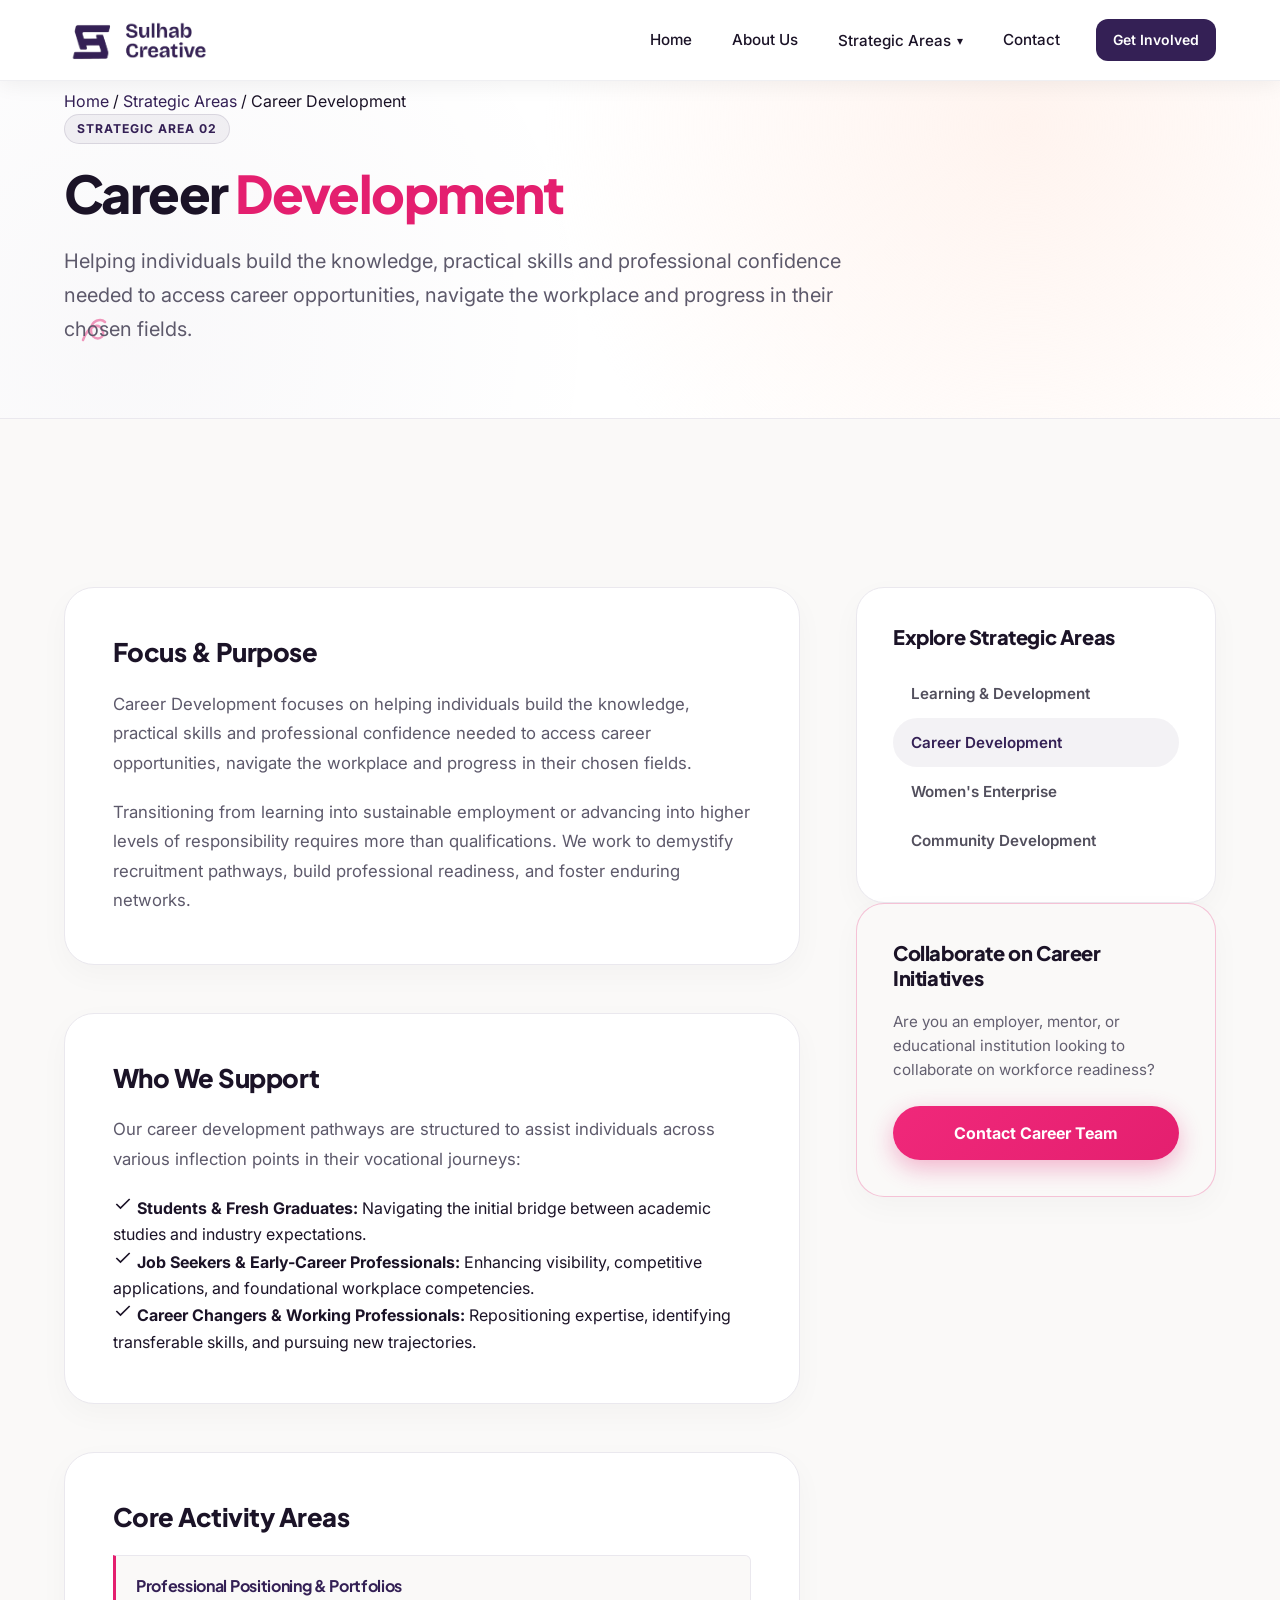
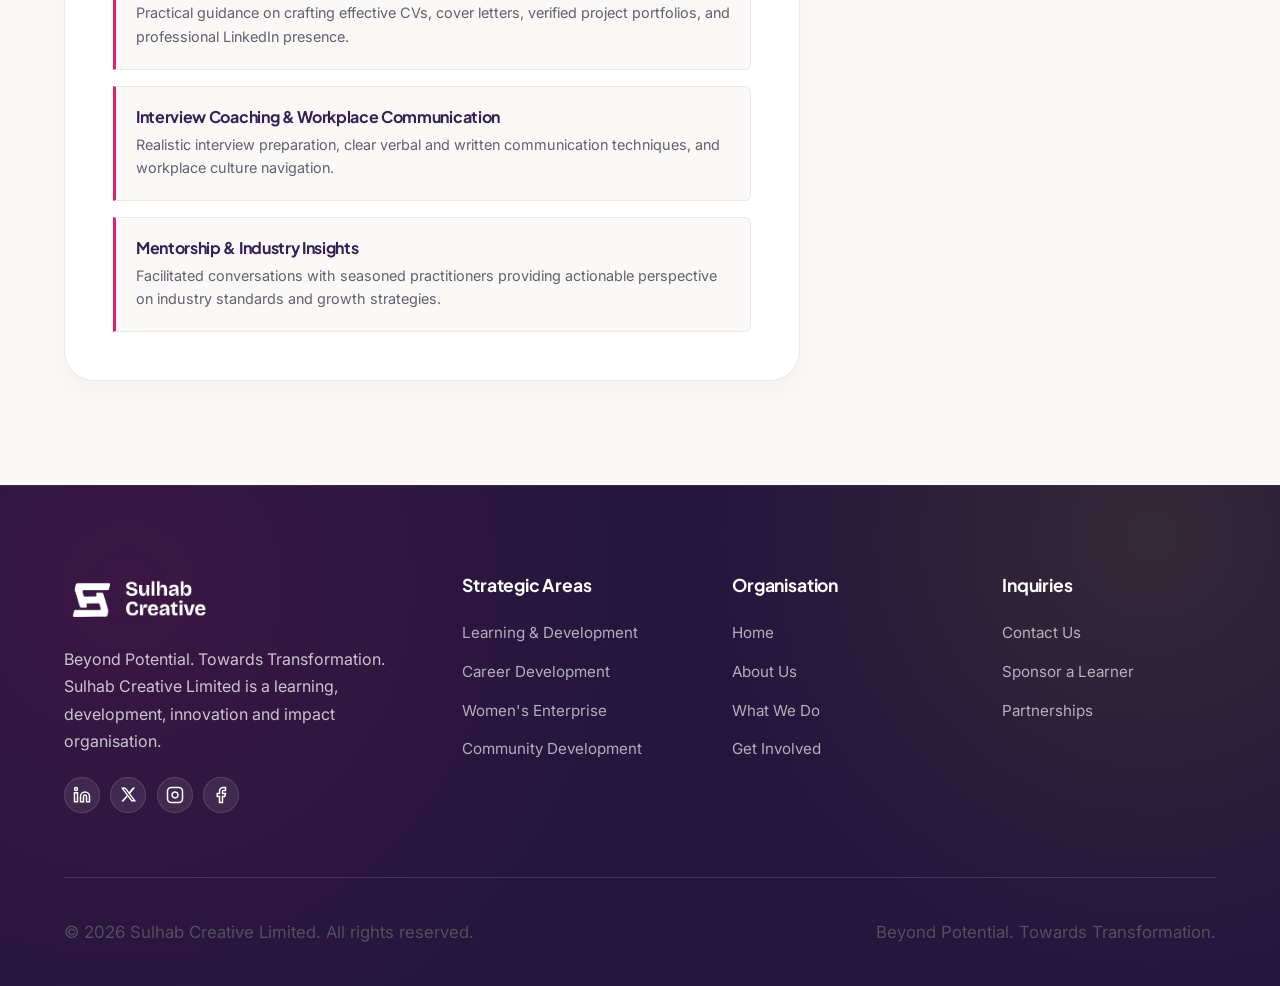
==== commit 81bf9e7a: "Refine palette from color palate.jpeg, compact cards, add WhatsApp field and footer social icons" ====
--- a/services/career-development.html
+++ b/services/career-development.html
@@ -169,6 +169,33 @@
             Beyond Potential. Towards Transformation.<br>
             Sulhab Creative Limited is a learning, development, innovation and impact organisation.
           </p>
+
+          <div class="footer-social-links" aria-label="Sulhab Creative Social Media">
+            <a href="https://linkedin.com" class="footer-social-icon" aria-label="LinkedIn" target="_blank" rel="noopener noreferrer">
+              <svg width="18" height="18" viewBox="0 0 24 24" fill="none" stroke="currentColor" stroke-width="2">
+                <path d="M16 8a6 6 0 0 1 6 6v7h-4v-7a2 2 0 0 0-2-2 2 2 0 0 0-2 2v7h-4v-7a6 6 0 0 1 6-6z"></path>
+                <rect x="2" y="9" width="4" height="12"></rect>
+                <circle cx="4" cy="4" r="2"></circle>
+              </svg>
+            </a>
+            <a href="https://x.com" class="footer-social-icon" aria-label="X (Twitter)" target="_blank" rel="noopener noreferrer">
+              <svg width="17" height="17" viewBox="0 0 24 24" fill="currentColor">
+                <path d="M18.244 2.25h3.308l-7.227 8.26 8.502 11.24H16.17l-5.214-6.817L4.99 21.75H1.68l7.73-8.835L1.254 2.25H8.08l4.713 6.231zm-1.161 17.52h1.833L7.084 4.126H5.117z"/>
+              </svg>
+            </a>
+            <a href="https://instagram.com" class="footer-social-icon" aria-label="Instagram" target="_blank" rel="noopener noreferrer">
+              <svg width="18" height="18" viewBox="0 0 24 24" fill="none" stroke="currentColor" stroke-width="2">
+                <rect x="2" y="2" width="20" height="20" rx="5" ry="5"></rect>
+                <path d="M16 11.37A4 4 0 1 1 12.63 8 4 4 0 0 1 16 11.37z"></path>
+                <line x1="17.5" y1="6.5" x2="17.51" y2="6.5"></line>
+              </svg>
+            </a>
+            <a href="https://facebook.com" class="footer-social-icon" aria-label="Facebook" target="_blank" rel="noopener noreferrer">
+              <svg width="18" height="18" viewBox="0 0 24 24" fill="none" stroke="currentColor" stroke-width="2">
+                <path d="M18 2h-3a5 5 0 0 0-5 5v3H7v4h3v8h4v-8h3l1-4h-4V7a1 1 0 0 1 1-1h3z"></path>
+              </svg>
+            </a>
+          </div>
         </div>
         
         <div class="footer-column">
@@ -203,7 +230,7 @@
 
       <div class="footer-bottom">
         <p>&copy; 2026 Sulhab Creative Limited. All rights reserved.</p>
-        <p>One organisation with four strategic areas.</p>
+        <p>Beyond Potential. Towards Transformation.</p>
       </div>
     </div>
   </footer>
--- a/assets/css/styles.css
+++ b/assets/css/styles.css
@@ -6,23 +6,28 @@
    ========================================================================== */
 
 :root {
-  --color-primary: #342055;
-  --color-primary-dark: #221438;
-  --color-primary-light: #492e76;
-  --color-primary-subtle: rgba(52, 32, 85, 0.05);
+  /* Exact Color Palette from color palate.jpeg */
+  --color-primary: #342055;        /* Indigo */
+  --color-primary-dark: #23143B;
+  --color-primary-light: #4A3078;
+  --color-primary-subtle: rgba(52, 32, 85, 0.06);
   --color-primary-border: rgba(52, 32, 85, 0.12);
   
-  --color-secondary: #E41F6F;
+  --color-secondary: #E41F6F;      /* Magenta */
+  --color-secondary-dark: #C7155E;
   --color-secondary-subtle: rgba(228, 31, 111, 0.08);
-  --color-secondary-border: rgba(228, 31, 111, 0.2);
-  
-  --color-accent: #C5D101;
-  --color-accent-subtle: rgba(197, 209, 1, 0.15);
+  --color-secondary-border: rgba(228, 31, 111, 0.25);
+  
+  --color-accent: #C5D101;         /* Lime Green */
+  --color-accent-subtle: rgba(197, 209, 1, 0.18);
+  
+  --color-neutral-cool: #D5D5D7;   /* Cool Gray */
+  --color-neutral-off: #F2F2F2;    /* Off-White */
   
   --color-bg-page: #FAF9F8;
   --color-bg-card: #FFFFFF;
-  --color-bg-alt: #F3F2F5;
-  --color-bg-dark: #1B1327;
+  --color-bg-alt: #F2F2F2;
+  --color-bg-dark: #342055;
   
   --color-text-main: #1B1327;
   --color-text-muted: #524F5D;
@@ -410,7 +415,7 @@
   border-bottom: 1px solid var(--color-border-light);
 }
 
-/* Ambient Doodles floating in the full-screen hero */
+/* Ambient Doodles floating in the full-screen hero (Aligned & Fit) */
 .hero-doodles {
   position: absolute;
   inset: 0;
@@ -424,34 +429,34 @@
 }
 
 .hero-doodle-dot-yellow {
-  top: 15%;
-  left: 8%;
+  top: 18%;
+  left: 6%;
   width: 10px;
   height: 10px;
   border-radius: 50%;
   background-color: var(--color-accent);
-  opacity: 0.8;
+  opacity: 0.85;
 }
 
 .hero-doodle-loop-coral {
-  top: 14%;
-  right: 12%;
+  top: 16%;
+  right: 8%;
   color: var(--color-secondary);
+  opacity: 0.65;
+}
+
+.hero-doodle-ribbon-left {
+  bottom: 14%;
+  left: 4%;
+  color: var(--color-primary-light);
+  opacity: 0.45;
+}
+
+.hero-doodle-plus {
+  top: 48%;
+  left: 47%;
+  color: var(--color-neutral-cool);
   opacity: 0.6;
-}
-
-.hero-doodle-ribbon-left {
-  bottom: 18%;
-  left: 5%;
-  color: #FFAA7A;
-  opacity: 0.5;
-}
-
-.hero-doodle-plus {
-  top: 45%;
-  left: 48%;
-  color: var(--color-primary-border);
-  opacity: 0.5;
 }
 
 /* Hero Top Navigation Bar (Full Width) */
@@ -545,27 +550,29 @@
   max-width: 600px;
 }
 
-.hero-pill-tag {
-  display: inline-block;
-  font-size: 0.8rem;
+.hero-pill-tag,
+.section-pill-tag {
+  display: inline-flex;
+  align-items: center;
+  font-size: 0.76rem;
   font-weight: 700;
   text-transform: uppercase;
-  letter-spacing: 0.1em;
+  letter-spacing: 0.08em;
   color: var(--color-primary);
   background-color: var(--color-primary-subtle);
   border: 1px solid var(--color-primary-border);
-  padding: 6px 16px;
+  padding: 4px 12px;
   border-radius: var(--radius-full);
-  margin-bottom: 1.5rem;
+  margin-bottom: 1.25rem;
 }
 
 .hero-main-title {
-  font-size: 3.75rem;
-  line-height: 1.12;
+  font-size: 3.6rem;
+  line-height: 1.14;
   color: #1B1327;
   font-weight: 800;
-  letter-spacing: -0.035em;
-  margin-bottom: 1.5rem;
+  letter-spacing: -0.03em;
+  margin-bottom: 1.35rem;
 }
 
 .hero-main-title .highlight-magenta {
@@ -574,27 +581,27 @@
 }
 
 .hero-main-desc {
-  font-size: 1.15rem;
-  line-height: 1.75;
+  font-size: 1.12rem;
+  line-height: 1.7;
   color: #5D596B;
-  margin-bottom: 2.5rem;
+  margin-bottom: 2.25rem;
 }
 
 .hero-main-actions {
   display: flex;
   align-items: center;
-  gap: 2rem;
+  gap: 1.75rem;
 }
 
 .btn-pill-primary {
-  background-color: #FA5047;
-  background: linear-gradient(135deg, #FF6559 0%, #FA4C43 100%);
+  background-color: var(--color-secondary);
+  background: linear-gradient(135deg, #F0287A 0%, #E41F6F 100%);
   color: #FFFFFF;
-  padding: 0.95rem 2.4rem;
+  padding: 0.85rem 2.2rem;
   border-radius: var(--radius-full);
   font-weight: 700;
-  font-size: 1.05rem;
-  box-shadow: 0 10px 28px rgba(250, 76, 67, 0.35);
+  font-size: 1rem;
+  box-shadow: 0 8px 24px rgba(228, 31, 111, 0.32);
   border: none;
   transition: var(--transition);
   display: inline-flex;
@@ -604,7 +611,8 @@
 
 .btn-pill-primary:hover {
   transform: translateY(-2px);
-  box-shadow: 0 14px 32px rgba(250, 76, 67, 0.45);
+  background: linear-gradient(135deg, #E41F6F 0%, #C7155E 100%);
+  box-shadow: 0 12px 28px rgba(228, 31, 111, 0.42);
   color: #FFFFFF;
 }
 
@@ -785,11 +793,11 @@
   margin-bottom: 0;
 }
 
-/* Pillars Cards (Mission, Vision, Values) */
+/* Pillars Cards (Mission, Vision, Values - Compact & Fit) */
 .pillars-grid {
   display: grid;
   grid-template-columns: repeat(3, 1fr);
-  gap: 2.25rem;
+  gap: 1.5rem;
   position: relative;
   z-index: 2;
 }
@@ -797,12 +805,12 @@
 .pillar-card {
   background-color: #FFFFFF;
   border: 1px solid #EAE8EE;
-  border-radius: 28px;
-  padding: 2.75rem 2.25rem;
+  border-radius: 20px;
+  padding: 1.6rem 1.4rem;
   transition: var(--transition);
   display: flex;
   flex-direction: column;
-  box-shadow: 0 10px 30px rgba(27, 19, 39, 0.03);
+  box-shadow: 0 6px 20px rgba(27, 19, 39, 0.03);
   position: relative;
   overflow: hidden;
 }
@@ -813,15 +821,15 @@
   top: 0;
   left: 0;
   right: 0;
-  height: 4px;
+  height: 3px;
   background-color: transparent;
   transition: var(--transition);
 }
 
 .pillar-card:hover {
-  transform: translateY(-5px);
-  box-shadow: 0 20px 45px rgba(27, 19, 39, 0.08);
-  border-color: rgba(228, 31, 111, 0.3);
+  transform: translateY(-4px);
+  box-shadow: 0 16px 36px rgba(228, 31, 111, 0.08);
+  border-color: rgba(228, 31, 111, 0.25);
 }
 
 .pillar-card:hover::before {
@@ -829,85 +837,85 @@
 }
 
 .pillar-icon-squircle {
-  width: 56px;
-  height: 56px;
-  border-radius: 18px;
+  width: 44px;
+  height: 44px;
+  border-radius: 12px;
   display: flex;
   align-items: center;
   justify-content: center;
-  font-size: 1.4rem;
-  margin-bottom: 1.5rem;
+  font-size: 1.2rem;
+  margin-bottom: 0.9rem;
   transition: var(--transition);
 }
 
 .icon-mission {
-  background: linear-gradient(135deg, rgba(52, 32, 85, 0.1) 0%, rgba(85, 119, 212, 0.15) 100%);
+  background: rgba(52, 32, 85, 0.08);
   color: var(--color-primary);
 }
 
 .icon-vision {
-  background: linear-gradient(135deg, rgba(197, 209, 1, 0.2) 0%, rgba(255, 239, 232, 0.8) 100%);
-  color: #6C7300;
+  background: rgba(197, 209, 1, 0.2);
+  color: #555B00;
 }
 
 .icon-values {
-  background: linear-gradient(135deg, rgba(228, 31, 111, 0.1) 0%, rgba(250, 80, 71, 0.15) 100%);
+  background: rgba(228, 31, 111, 0.1);
   color: var(--color-secondary);
 }
 
 .pillar-title {
-  font-size: 1.4rem;
+  font-size: 1.15rem;
   font-weight: 700;
-  margin-bottom: 1rem;
+  margin-bottom: 0.5rem;
   color: #1B1327;
   letter-spacing: -0.015em;
 }
 
 .pillar-card p {
-  font-size: 1.02rem;
-  line-height: 1.75;
+  font-size: 0.9rem;
+  line-height: 1.6;
   color: #635F70;
 }
 
 .values-checklist {
-  margin-top: 1.25rem;
-  padding-top: 1.25rem;
+  margin-top: 0.85rem;
+  padding-top: 0.85rem;
   border-top: 1px dashed #EAE8EE;
   display: flex;
   flex-direction: column;
-  gap: 0.65rem;
+  gap: 0.45rem;
 }
 
 .values-checklist li {
-  font-size: 0.92rem;
+  font-size: 0.84rem;
   color: #353043;
   display: flex;
   align-items: center;
-  gap: 10px;
+  gap: 8px;
   font-weight: 500;
 }
 
 .values-checklist li .val-dot {
-  width: 7px;
-  height: 7px;
+  width: 6px;
+  height: 6px;
   border-radius: 50%;
   background-color: var(--color-secondary);
 }
 
 /* ==========================================================================
-   Services Section (Adapted to Hero Design System)
+   Services Section (Compact & Fit)
    ========================================================================== */
 .services-section {
   background-color: #FFFFFF;
   background-image: 
-    radial-gradient(circle at 85% 15%, rgba(255, 239, 232, 0.7) 0%, transparent 45%),
-    radial-gradient(circle at 15% 85%, rgba(52, 32, 85, 0.04) 0%, transparent 45%);
+    radial-gradient(circle at 85% 15%, rgba(242, 242, 242, 0.8) 0%, transparent 45%),
+    radial-gradient(circle at 15% 85%, rgba(52, 32, 85, 0.03) 0%, transparent 45%);
 }
 
 .services-grid {
   display: grid;
   grid-template-columns: repeat(2, 1fr);
-  gap: 2.5rem;
+  gap: 1.75rem;
   position: relative;
   z-index: 2;
 }
@@ -915,46 +923,46 @@
 .service-card {
   background-color: #FFFFFF;
   border: 1px solid #EAE8EE;
-  border-radius: 30px;
-  padding: 3rem 2.75rem;
+  border-radius: 20px;
+  padding: 1.85rem 1.75rem;
   display: flex;
   flex-direction: column;
   justify-content: space-between;
   transition: var(--transition);
   position: relative;
   overflow: hidden;
-  box-shadow: 0 10px 30px rgba(27, 19, 39, 0.03);
+  box-shadow: 0 6px 20px rgba(27, 19, 39, 0.03);
 }
 
 .service-card:hover {
-  transform: translateY(-6px);
-  box-shadow: 0 24px 50px rgba(27, 19, 39, 0.09);
-  border-color: rgba(228, 31, 111, 0.3);
+  transform: translateY(-4px);
+  box-shadow: 0 18px 40px rgba(228, 31, 111, 0.08);
+  border-color: rgba(228, 31, 111, 0.25);
 }
 
 .service-top-row {
   display: flex;
   align-items: center;
   justify-content: space-between;
-  margin-bottom: 1.5rem;
+  margin-bottom: 1rem;
 }
 
 .service-number-pill {
-  font-size: 0.8rem;
+  font-size: 0.74rem;
   font-weight: 800;
-  letter-spacing: 0.08em;
+  letter-spacing: 0.06em;
   color: var(--color-primary);
   background: var(--color-primary-subtle);
   border: 1px solid var(--color-primary-border);
-  padding: 4px 12px;
+  padding: 3px 9px;
   border-radius: var(--radius-full);
   text-transform: uppercase;
 }
 
 .service-icon-wrap {
-  width: 44px;
-  height: 44px;
-  border-radius: 14px;
+  width: 38px;
+  height: 38px;
+  border-radius: 10px;
   display: flex;
   align-items: center;
   justify-content: center;
@@ -963,43 +971,26 @@
 .svc-ico-1 { background-color: rgba(52, 32, 85, 0.08); color: var(--color-primary); }
 .svc-ico-2 { background-color: rgba(85, 119, 212, 0.12); color: #3552A8; }
 .svc-ico-3 { background-color: rgba(228, 31, 111, 0.1); color: var(--color-secondary); }
-.svc-ico-4 { background-color: rgba(33, 180, 176, 0.12); color: #148D8A; }
+.svc-ico-4 { background-color: rgba(197, 209, 1, 0.2); color: #555B00; }
 
 .service-card-title {
-  font-size: 1.65rem;
-  line-height: 1.3;
+  font-size: 1.35rem;
+  line-height: 1.25;
   color: #1B1327;
   font-weight: 800;
-  letter-spacing: -0.02em;
-  margin-bottom: 1rem;
+  letter-spacing: -0.015em;
+  margin-bottom: 0.65rem;
 }
 
 .service-card-body p {
-  font-size: 1.05rem;
-  line-height: 1.75;
+  font-size: 0.94rem;
+  line-height: 1.65;
   color: #635F70;
-  margin-bottom: 1.75rem;
-}
-
-.service-tags-group {
-  display: flex;
-  flex-wrap: wrap;
-  gap: 0.5rem;
-  margin-bottom: 2.25rem;
-}
-
-.service-tag-pill {
-  font-size: 0.82rem;
-  padding: 5px 12px;
-  background-color: #F8F7FA;
-  border: 1px solid #EAE8EE;
-  border-radius: var(--radius-full);
-  color: #524F5D;
-  font-weight: 500;
+  margin-bottom: 1.35rem;
 }
 
 .service-card-action {
-  padding-top: 1.5rem;
+  padding-top: 1.25rem;
   border-top: 1px solid #F0EFF4;
 }
 
@@ -1007,10 +998,10 @@
   display: inline-flex;
   align-items: center;
   gap: 8px;
-  font-size: 0.95rem;
+  font-size: 0.88rem;
   font-weight: 700;
   color: #1B1327;
-  padding: 0.65rem 1.4rem;
+  padding: 0.55rem 1.25rem;
   border-radius: var(--radius-full);
   background-color: #F8F7FA;
   border: 1.5px solid #E5E3E8;
@@ -1026,19 +1017,19 @@
 }
 
 /* ==========================================================================
-   Contact Section (Adapted to Hero Design System)
+   Contact Section (Compact & Fit - Email and Phone Only)
    ========================================================================== */
 .contact-section {
   background-color: #FAF9F8;
   background-image: 
-    radial-gradient(circle at 10% 20%, rgba(255, 239, 232, 0.7) 0%, transparent 40%),
-    radial-gradient(circle at 90% 80%, rgba(52, 32, 85, 0.05) 0%, transparent 40%);
+    radial-gradient(circle at 10% 20%, rgba(242, 242, 242, 0.7) 0%, transparent 40%),
+    radial-gradient(circle at 90% 80%, rgba(52, 32, 85, 0.04) 0%, transparent 40%);
 }
 
 .contact-grid {
   display: grid;
-  grid-template-columns: 1fr 1.25fr;
-  gap: 4rem;
+  grid-template-columns: 0.95fr 1.2fr;
+  gap: 3rem;
   align-items: flex-start;
   position: relative;
   z-index: 2;
@@ -1047,59 +1038,58 @@
 .contact-info-card {
   background-color: #FFFFFF;
   border: 1px solid #EAE8EE;
-  border-radius: 32px;
-  padding: 3.5rem;
-  box-shadow: 0 15px 45px rgba(27, 19, 39, 0.04);
+  border-radius: 24px;
+  padding: 2.25rem 2rem;
+  box-shadow: 0 10px 30px rgba(27, 19, 39, 0.03);
   display: flex;
   flex-direction: column;
   justify-content: space-between;
-  height: 100%;
 }
 
 .contact-info-card h2 {
-  font-size: 2.35rem;
+  font-size: 1.95rem;
   font-weight: 800;
   letter-spacing: -0.025em;
   color: #1B1327;
-  margin-top: 0.5rem;
-  margin-bottom: 1.25rem;
+  margin-top: 0.35rem;
+  margin-bottom: 0.75rem;
 }
 
 .contact-info-card p {
-  font-size: 1.08rem;
-  line-height: 1.75;
+  font-size: 0.95rem;
+  line-height: 1.6;
   color: #5D596B;
 }
 
-.contact-feature-cards {
+.contact-direct-list {
   display: flex;
   flex-direction: column;
-  gap: 1.25rem;
-  margin: 2.5rem 0;
-}
-
-.contact-feature-item {
-  display: flex;
-  gap: 1.25rem;
-  align-items: flex-start;
-  background-color: #FBFBFC;
+  gap: 1rem;
+  margin: 1.75rem 0;
+}
+
+.contact-direct-item {
+  display: flex;
+  gap: 1rem;
+  align-items: center;
+  background-color: #FAF9F8;
   border: 1px solid #EAE8EE;
-  border-radius: 20px;
-  padding: 1.25rem 1.5rem;
-  transition: var(--transition);
-}
-
-.contact-feature-item:hover {
+  border-radius: 16px;
+  padding: 0.9rem 1.15rem;
+  transition: var(--transition);
+}
+
+.contact-direct-item:hover {
   background-color: #FFFFFF;
   border-color: rgba(228, 31, 111, 0.25);
-  box-shadow: 0 6px 18px rgba(27, 19, 39, 0.04);
-}
-
-.contact-feature-icon {
-  width: 44px;
-  height: 44px;
-  border-radius: 14px;
-  background: linear-gradient(135deg, rgba(228, 31, 111, 0.1) 0%, rgba(250, 80, 71, 0.15) 100%);
+  box-shadow: 0 4px 14px rgba(27, 19, 39, 0.04);
+}
+
+.contact-direct-icon {
+  width: 38px;
+  height: 38px;
+  border-radius: 10px;
+  background: rgba(228, 31, 111, 0.1);
   color: var(--color-secondary);
   display: flex;
   align-items: center;
@@ -1107,25 +1097,31 @@
   flex-shrink: 0;
 }
 
-.contact-feature-text h4 {
-  font-size: 1.05rem;
+.contact-direct-text h4 {
+  font-size: 0.8rem;
   font-weight: 700;
-  color: #1B1327;
-  margin-bottom: 0.25rem;
-}
-
-.contact-feature-text p {
-  font-size: 0.95rem;
-  margin: 0;
-  color: #635F70;
+  text-transform: uppercase;
+  letter-spacing: 0.06em;
+  color: #7E7B8A;
+  margin-bottom: 0.15rem;
+}
+
+.contact-direct-text a {
+  font-size: 0.98rem;
+  font-weight: 600;
+  color: var(--color-primary);
+}
+
+.contact-direct-text a:hover {
+  color: var(--color-secondary);
 }
 
 .contact-privacy-pill {
   background-color: #F3F2F6;
-  border-radius: 20px;
-  padding: 1.25rem 1.5rem;
-  font-size: 0.88rem;
-  line-height: 1.6;
+  border-radius: 14px;
+  padding: 0.9rem 1.15rem;
+  font-size: 0.82rem;
+  line-height: 1.5;
   color: #635F70;
 }
 
@@ -1133,31 +1129,31 @@
 .contact-form-card {
   background-color: #FFFFFF;
   border: 1px solid #EAE8EE;
-  border-radius: 32px;
-  padding: 3.5rem;
-  box-shadow: 0 20px 50px rgba(27, 19, 39, 0.06);
+  border-radius: 24px;
+  padding: 2.5rem 2.25rem;
+  box-shadow: 0 10px 30px rgba(27, 19, 39, 0.04);
 }
 
 .form-group {
-  margin-bottom: 1.5rem;
+  margin-bottom: 1.25rem;
 }
 
 .form-group label {
   display: block;
-  font-size: 0.92rem;
+  font-size: 0.88rem;
   font-weight: 700;
   color: #1B1327;
-  margin-bottom: 0.5rem;
+  margin-bottom: 0.4rem;
 }
 
 .form-control-pill {
   width: 100%;
-  padding: 0.9rem 1.35rem;
+  padding: 0.8rem 1.15rem;
   border: 1.5px solid #E5E3E8;
-  border-radius: 16px;
+  border-radius: 14px;
   background-color: #FFFFFF;
   color: #1B1327;
-  font-size: 1rem;
+  font-size: 0.95rem;
   transition: var(--transition);
 }
 
@@ -1168,9 +1164,37 @@
 }
 
 textarea.form-control-pill {
-  border-radius: 20px;
+  border-radius: 16px;
   resize: vertical;
-  min-height: 130px;
+  min-height: 100px;
+}
+
+/* Footer Social Icons */
+.footer-social-links {
+  display: flex;
+  align-items: center;
+  gap: 0.65rem;
+  margin-top: 1.35rem;
+}
+
+.footer-social-icon {
+  width: 36px;
+  height: 36px;
+  border-radius: 50%;
+  background-color: rgba(255, 255, 255, 0.08);
+  border: 1px solid rgba(255, 255, 255, 0.12);
+  color: #FFFFFF;
+  display: flex;
+  align-items: center;
+  justify-content: center;
+  transition: var(--transition);
+}
+
+.footer-social-icon:hover {
+  background-color: var(--color-secondary);
+  border-color: var(--color-secondary);
+  color: #FFFFFF;
+  transform: translateY(-2px);
 }
 
 .form-helper {
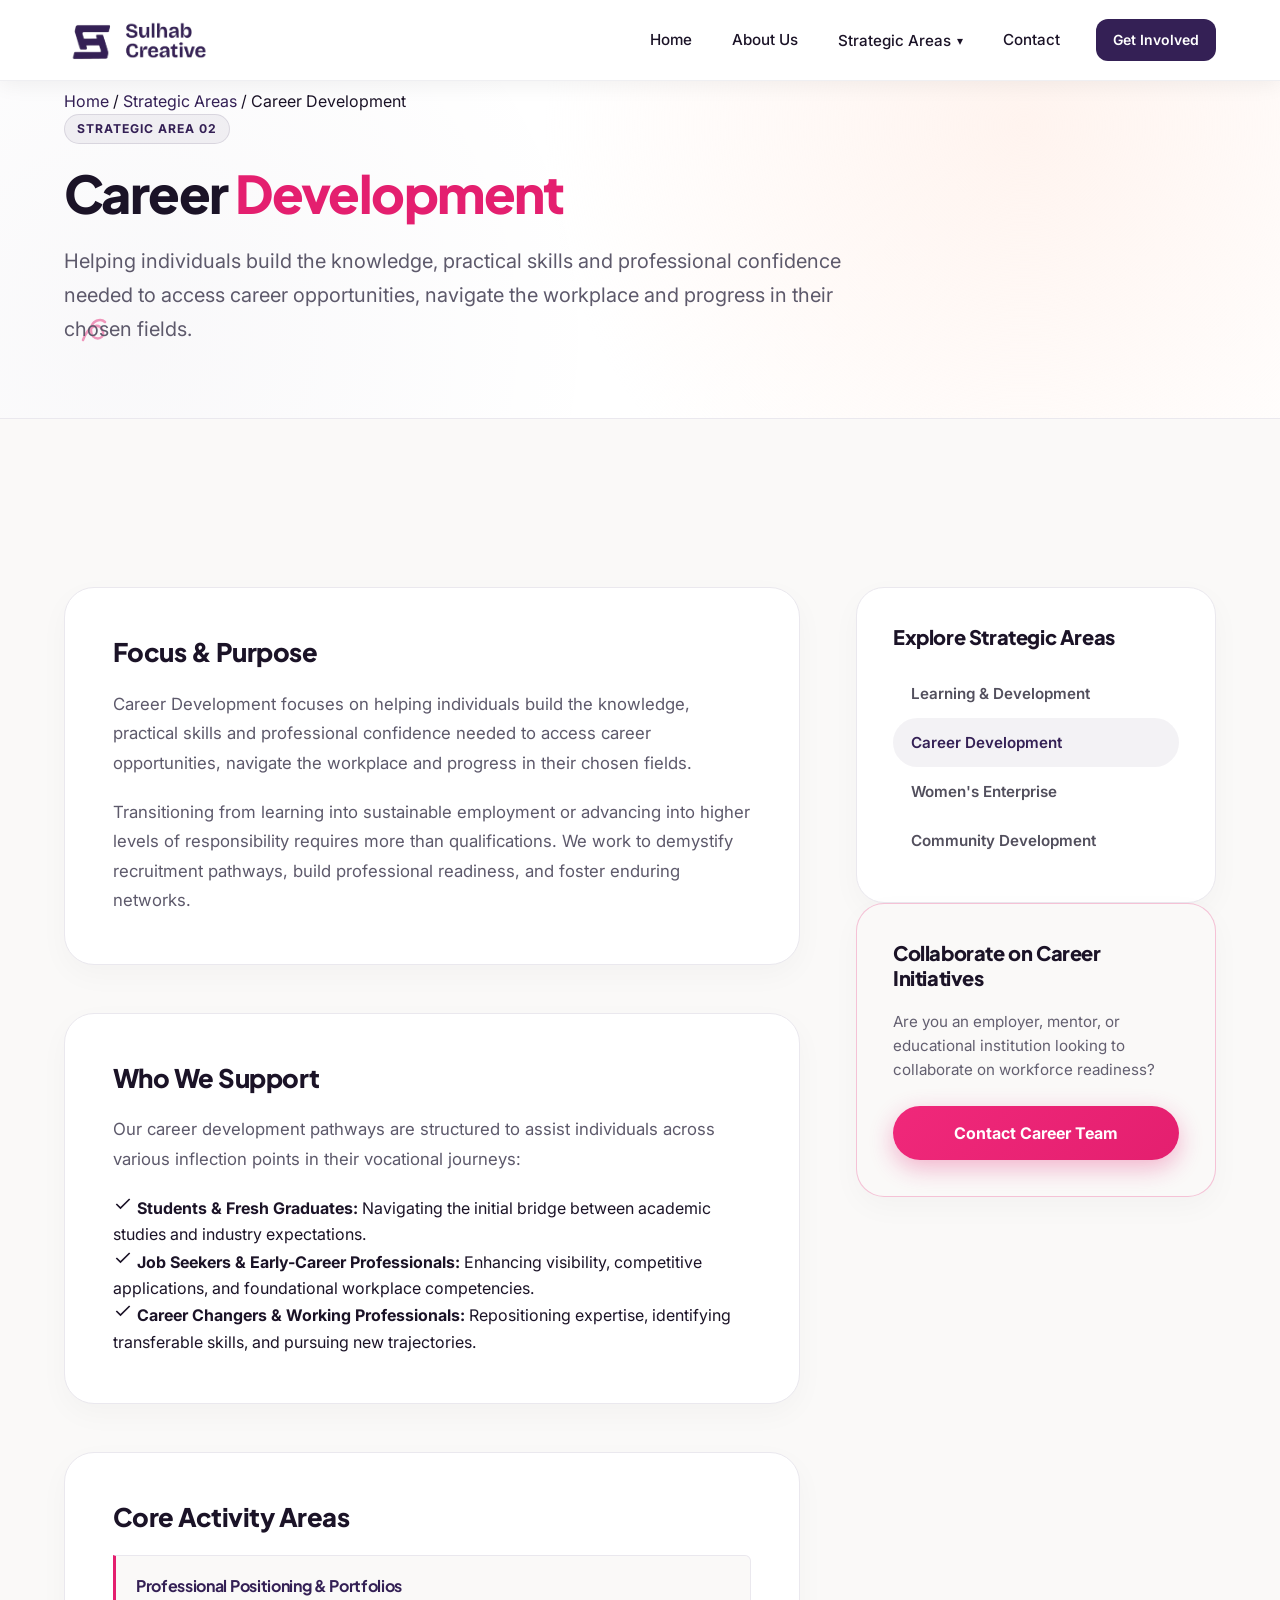
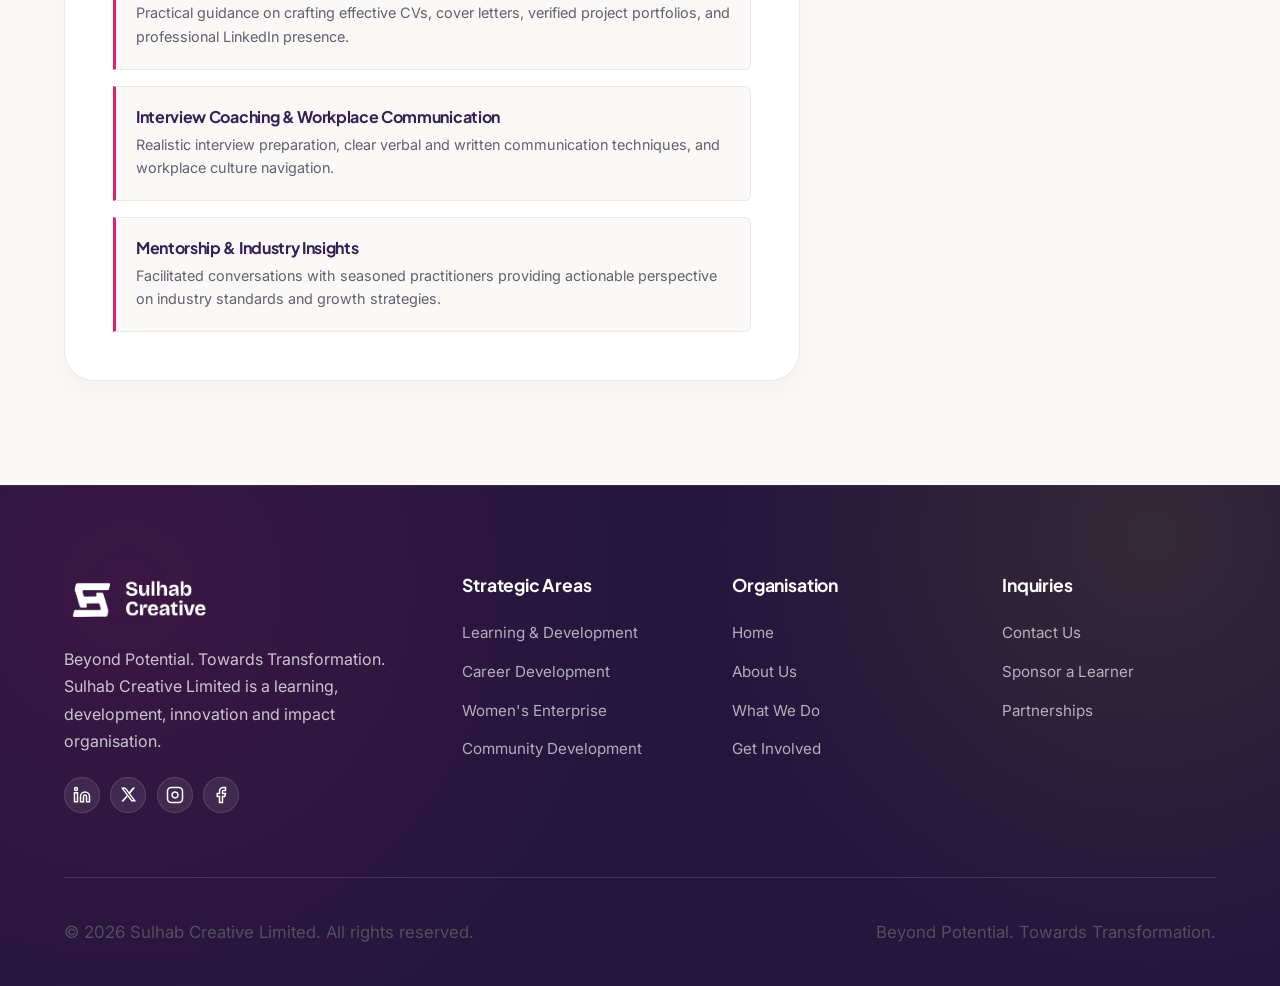
==== commit 106d95c1: "Completely remove small yellow circles before section titles across all pages" ====
--- a/services/career-development.html
+++ b/services/career-development.html
@@ -54,7 +54,6 @@
   <section class="page-header-section">
     <!-- Ambient doodles matching hero -->
     <div class="section-doodles" aria-hidden="true">
-      <div class="sec-doodle-dot" style="top: 15%; right: 10%;"></div>
       <div class="sec-doodle-loop" style="bottom: 15%; left: 6%;">
         <svg width="34" height="34" viewBox="0 0 34 34" fill="none" stroke="currentColor" stroke-width="2.5">
           <path d="M6 26C12 10 24 8 26 18C28 26 14 28 14 16C14 6 24 4 28 8" stroke-linecap="round"/>
--- a/assets/css/styles.css
+++ b/assets/css/styles.css
@@ -428,16 +428,6 @@
   pointer-events: none;
 }
 
-.hero-doodle-dot-yellow {
-  top: 18%;
-  left: 6%;
-  width: 10px;
-  height: 10px;
-  border-radius: 50%;
-  background-color: var(--color-accent);
-  opacity: 0.85;
-}
-
 .hero-doodle-loop-coral {
   top: 16%;
   right: 8%;
@@ -718,15 +708,6 @@
   inset: 0;
   pointer-events: none;
   z-index: 1;
-}
-
-.sec-doodle-dot {
-  position: absolute;
-  width: 10px;
-  height: 10px;
-  border-radius: 50%;
-  background-color: var(--color-accent);
-  opacity: 0.7;
 }
 
 .sec-doodle-loop {
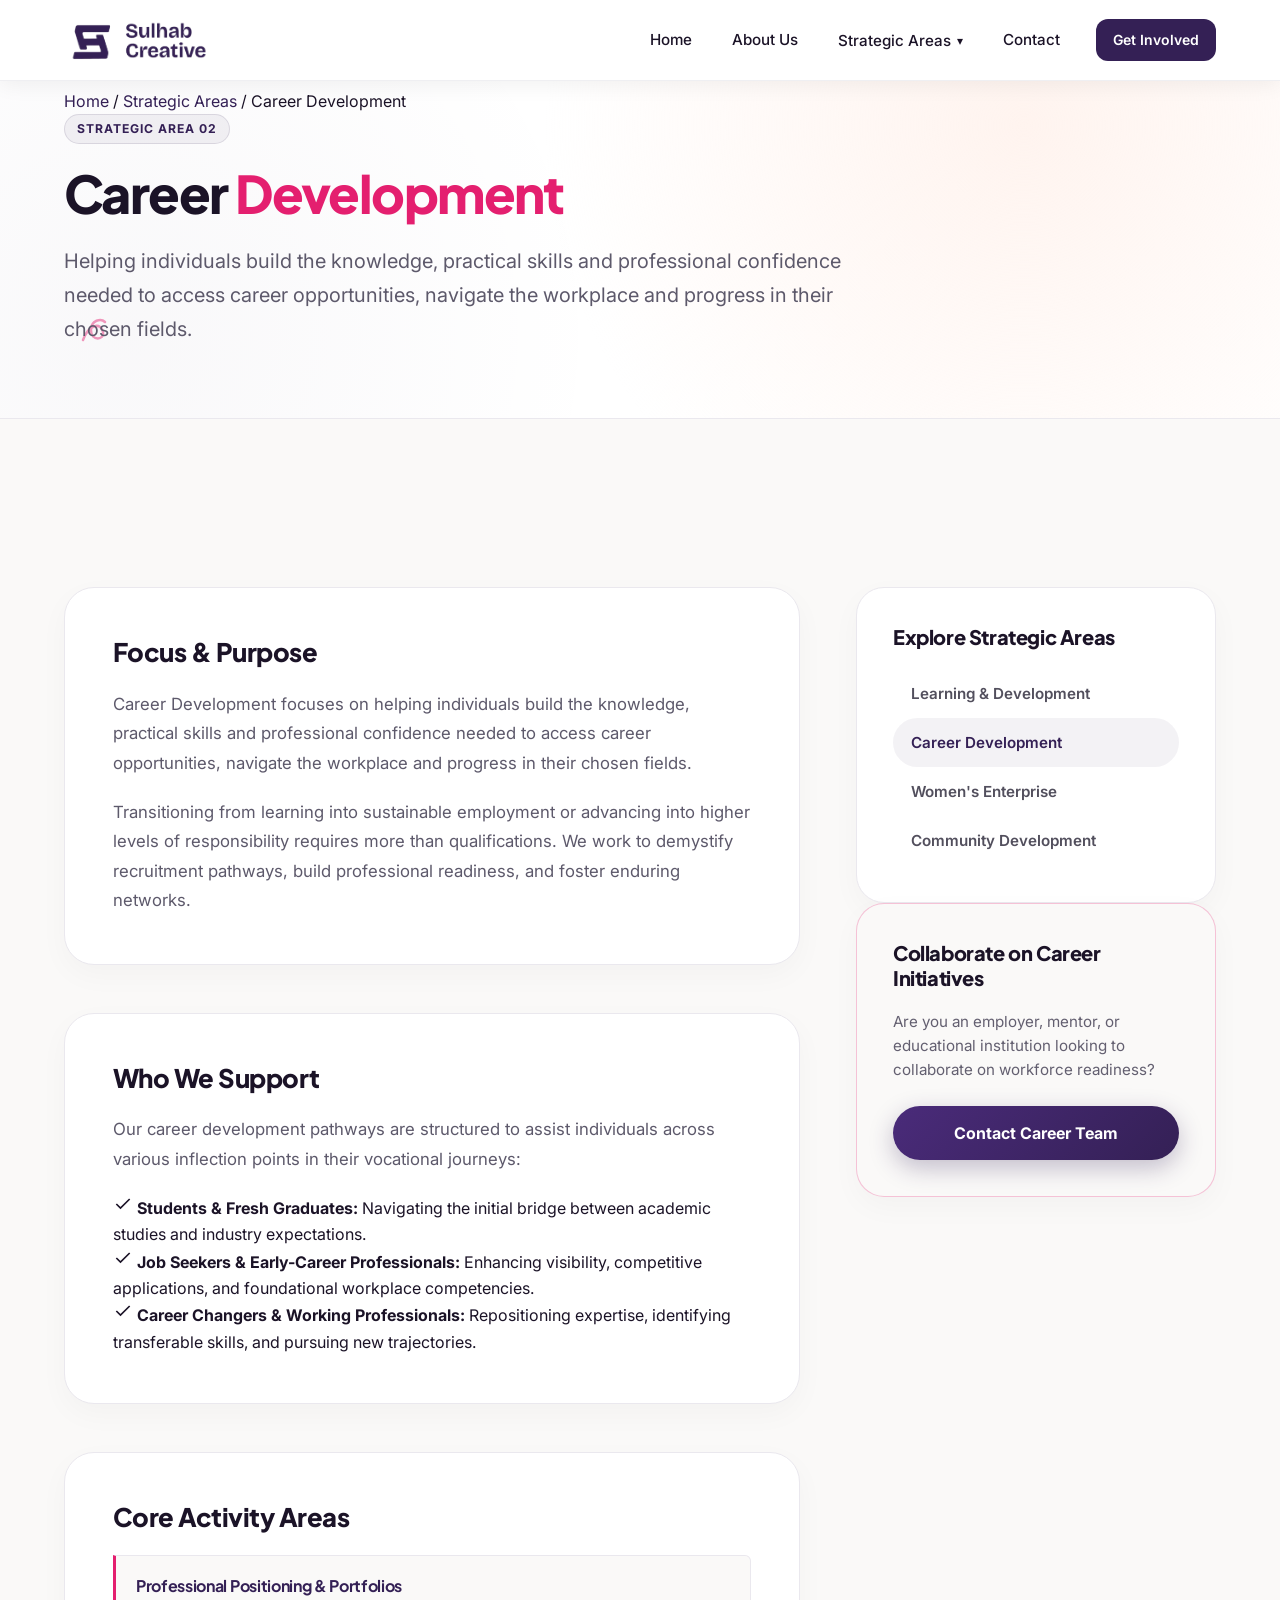
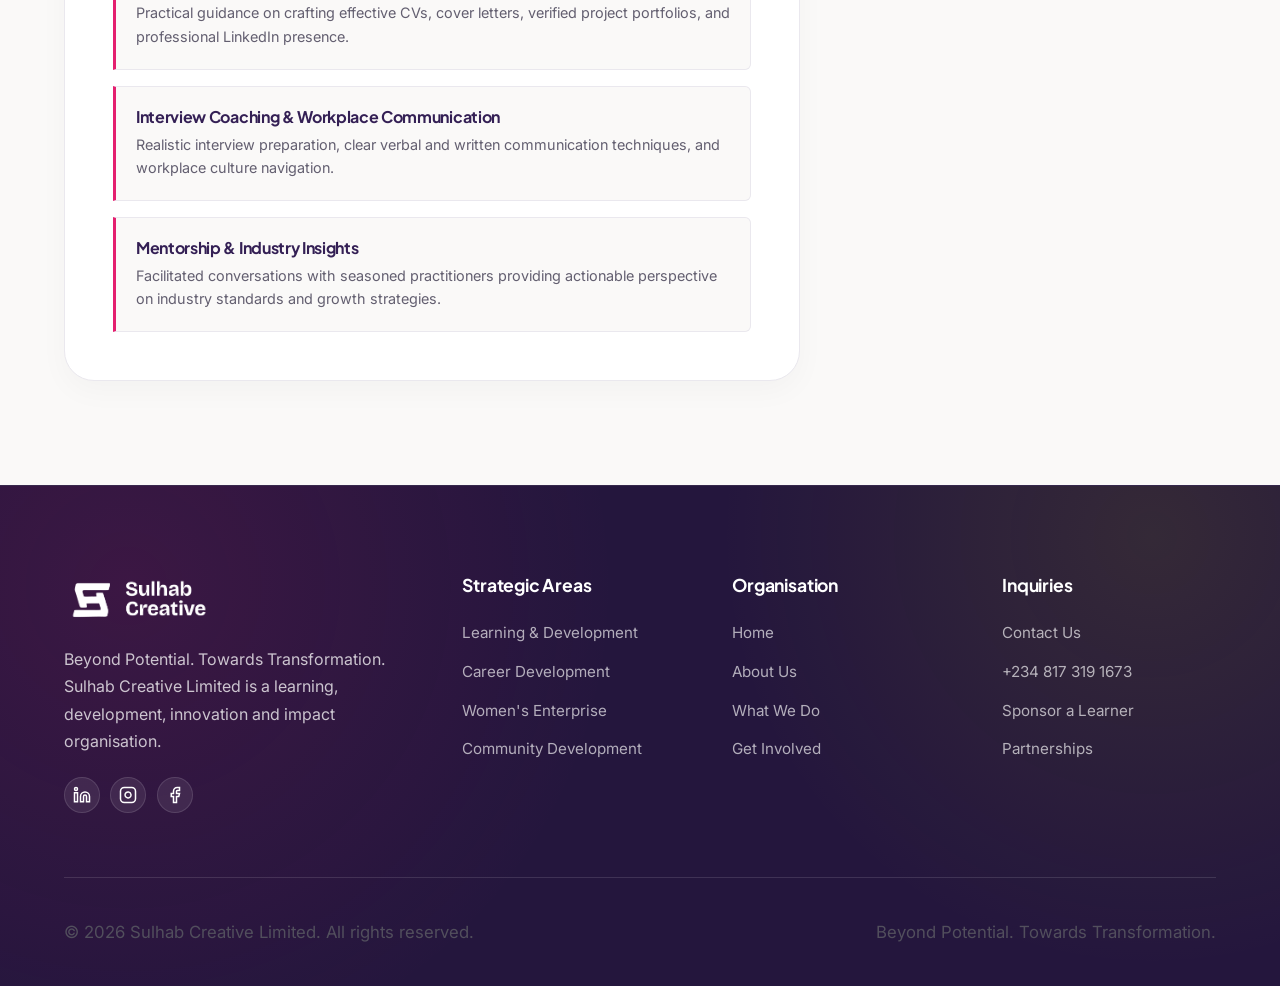
==== commit 68e5c243: "Update footer social links: add Facebook, Instagram, LinkedIn, and remove X" ====
--- a/services/career-development.html
+++ b/services/career-development.html
@@ -168,28 +168,22 @@
             Beyond Potential. Towards Transformation.<br>
             Sulhab Creative Limited is a learning, development, innovation and impact organisation.
           </p>
-
           <div class="footer-social-links" aria-label="Sulhab Creative Social Media">
-            <a href="https://linkedin.com" class="footer-social-icon" aria-label="LinkedIn" target="_blank" rel="noopener noreferrer">
+            <a href="https://www.linkedin.com/company/sulhab-creative/" class="footer-social-icon" aria-label="LinkedIn" target="_blank" rel="noopener noreferrer">
               <svg width="18" height="18" viewBox="0 0 24 24" fill="none" stroke="currentColor" stroke-width="2">
                 <path d="M16 8a6 6 0 0 1 6 6v7h-4v-7a2 2 0 0 0-2-2 2 2 0 0 0-2 2v7h-4v-7a6 6 0 0 1 6-6z"></path>
                 <rect x="2" y="9" width="4" height="12"></rect>
                 <circle cx="4" cy="4" r="2"></circle>
               </svg>
             </a>
-            <a href="https://x.com" class="footer-social-icon" aria-label="X (Twitter)" target="_blank" rel="noopener noreferrer">
-              <svg width="17" height="17" viewBox="0 0 24 24" fill="currentColor">
-                <path d="M18.244 2.25h3.308l-7.227 8.26 8.502 11.24H16.17l-5.214-6.817L4.99 21.75H1.68l7.73-8.835L1.254 2.25H8.08l4.713 6.231zm-1.161 17.52h1.833L7.084 4.126H5.117z"/>
-              </svg>
-            </a>
-            <a href="https://instagram.com" class="footer-social-icon" aria-label="Instagram" target="_blank" rel="noopener noreferrer">
+            <a href="https://www.instagram.com/sulhab.creative?rpxt=ZmdoMTMxZnFpaTRt" class="footer-social-icon" aria-label="Instagram" target="_blank" rel="noopener noreferrer">
               <svg width="18" height="18" viewBox="0 0 24 24" fill="none" stroke="currentColor" stroke-width="2">
                 <rect x="2" y="2" width="20" height="20" rx="5" ry="5"></rect>
                 <path d="M16 11.37A4 4 0 1 1 12.63 8 4 4 0 0 1 16 11.37z"></path>
                 <line x1="17.5" y1="6.5" x2="17.51" y2="6.5"></line>
               </svg>
             </a>
-            <a href="https://facebook.com" class="footer-social-icon" aria-label="Facebook" target="_blank" rel="noopener noreferrer">
+            <a href="https://www.facebook.com/share/1ckUxHPXCa/" class="footer-social-icon" aria-label="Facebook" target="_blank" rel="noopener noreferrer">
               <svg width="18" height="18" viewBox="0 0 24 24" fill="none" stroke="currentColor" stroke-width="2">
                 <path d="M18 2h-3a5 5 0 0 0-5 5v3H7v4h3v8h4v-8h3l1-4h-4V7a1 1 0 0 1 1-1h3z"></path>
               </svg>
@@ -221,6 +215,7 @@
           <h4>Inquiries</h4>
           <div class="footer-links">
             <a href="../index.html#contact">Contact Us</a>
+            <a href="tel:+2348173191673">+234 817 319 1673</a>
             <a href="../index.html#contact">Sponsor a Learner</a>
             <a href="../index.html#contact">Partnerships</a>
           </div>
--- a/assets/css/styles.css
+++ b/assets/css/styles.css
@@ -328,15 +328,33 @@
   gap: 1rem;
 }
 
-/* Mobile Toggle */
+/* Mobile Navigation Toggle Button */
 .menu-toggle {
   display: none;
-  background: none;
-  border: 1px solid var(--color-border);
-  padding: 8px 12px;
+  align-items: center;
+  justify-content: center;
+  width: 44px;
+  height: 44px;
+  padding: 0;
+  background-color: #FFFFFF;
+  border: 1.5px solid var(--color-border);
   border-radius: var(--radius-sm);
   cursor: pointer;
   color: var(--color-primary);
+  transition: var(--transition);
+  flex-shrink: 0;
+}
+
+.menu-toggle:hover,
+.menu-toggle:focus-visible {
+  border-color: var(--color-primary-light);
+  color: var(--color-secondary);
+  background-color: var(--color-primary-subtle);
+  outline: none;
+}
+
+body.nav-open {
+  overflow: hidden;
 }
 
 /* Buttons */
@@ -408,8 +426,9 @@
   justify-content: space-between;
   background-color: #FFFFFF;
   background-image: 
-    radial-gradient(circle at 80% 40%, rgba(255, 239, 232, 0.6) 0%, transparent 50%),
-    radial-gradient(circle at 10% 80%, rgba(52, 32, 85, 0.03) 0%, transparent 40%);
+    radial-gradient(circle at 85% 35%, rgba(74, 48, 120, 0.08) 0%, transparent 55%),
+    radial-gradient(circle at 12% 20%, rgba(52, 32, 85, 0.06) 0%, transparent 45%),
+    radial-gradient(circle at 70% 85%, rgba(52, 32, 85, 0.04) 0%, transparent 45%);
   position: relative;
   overflow: hidden;
   border-bottom: 1px solid var(--color-border-light);
@@ -431,8 +450,8 @@
 .hero-doodle-loop-coral {
   top: 16%;
   right: 8%;
-  color: var(--color-secondary);
-  opacity: 0.65;
+  color: var(--color-primary);
+  opacity: 0.55;
 }
 
 .hero-doodle-ribbon-left {
@@ -445,8 +464,8 @@
 .hero-doodle-plus {
   top: 48%;
   left: 47%;
-  color: var(--color-neutral-cool);
-  opacity: 0.6;
+  color: var(--color-primary-light);
+  opacity: 0.5;
 }
 
 /* Hero Top Navigation Bar (Full Width) */
@@ -503,8 +522,8 @@
   justify-content: center;
   padding: 0.6rem 1.6rem;
   border-radius: var(--radius-full);
-  border: 1.5px solid rgba(228, 31, 111, 0.45);
-  color: var(--color-secondary);
+  border: 1.5px solid rgba(52, 32, 85, 0.4);
+  color: var(--color-primary);
   font-size: 0.95rem;
   font-weight: 600;
   background-color: transparent;
@@ -512,10 +531,28 @@
 }
 
 .hero-nav-cta:hover {
-  background-color: var(--color-secondary);
+  background-color: var(--color-primary);
   color: #FFFFFF;
-  border-color: var(--color-secondary);
-  box-shadow: 0 6px 18px rgba(228, 31, 111, 0.28);
+  border-color: var(--color-primary);
+  box-shadow: 0 6px 18px rgba(52, 32, 85, 0.25);
+}
+
+.hero-navbar-actions {
+  display: flex;
+  align-items: center;
+  gap: 0.85rem;
+}
+
+.nav-mobile-cta {
+  display: none;
+}
+
+.btn-full {
+  width: 100%;
+}
+
+.hero-desktop-br {
+  display: inline;
 }
 
 /* Hero Fullscreen Body (Centered in remaining viewport height) */
@@ -565,8 +602,12 @@
   margin-bottom: 1.35rem;
 }
 
-.hero-main-title .highlight-magenta {
-  color: var(--color-secondary);
+.hero-main-title .highlight-magenta,
+.hero-main-title .highlight-purple {
+  color: var(--color-primary);
+  background: linear-gradient(135deg, #573391 0%, #342055 100%);
+  -webkit-background-clip: text;
+  -webkit-text-fill-color: transparent;
   display: block;
 }
 
@@ -584,14 +625,14 @@
 }
 
 .btn-pill-primary {
-  background-color: var(--color-secondary);
-  background: linear-gradient(135deg, #F0287A 0%, #E41F6F 100%);
+  background-color: var(--color-primary);
+  background: linear-gradient(135deg, #4A2B7A 0%, #342055 100%);
   color: #FFFFFF;
   padding: 0.85rem 2.2rem;
   border-radius: var(--radius-full);
   font-weight: 700;
   font-size: 1rem;
-  box-shadow: 0 8px 24px rgba(228, 31, 111, 0.32);
+  box-shadow: 0 8px 24px rgba(52, 32, 85, 0.28);
   border: none;
   transition: var(--transition);
   display: inline-flex;
@@ -601,8 +642,8 @@
 
 .btn-pill-primary:hover {
   transform: translateY(-2px);
-  background: linear-gradient(135deg, #E41F6F 0%, #C7155E 100%);
-  box-shadow: 0 12px 28px rgba(228, 31, 111, 0.42);
+  background: linear-gradient(135deg, #593593 0%, #291745 100%);
+  box-shadow: 0 12px 28px rgba(52, 32, 85, 0.38);
   color: #FFFFFF;
 }
 
@@ -734,10 +775,10 @@
 .about-spotlight-card {
   background-color: #FFFFFF;
   border: 1px solid #EAE8EE;
-  border-radius: 32px;
-  padding: 3.5rem;
+  border-radius: 28px;
+  padding: 2.75rem 2.5rem;
   box-shadow: 0 15px 45px rgba(27, 19, 39, 0.04);
-  margin-bottom: 3.5rem;
+  margin-bottom: 2.75rem;
   position: relative;
   z-index: 2;
   transition: var(--transition);
@@ -749,14 +790,14 @@
 
 .about-spotlight-grid {
   display: grid;
-  grid-template-columns: 1fr 1.3fr;
-  gap: 3.5rem;
+  grid-template-columns: 1fr 1.35fr;
+  gap: 2.75rem;
   align-items: center;
 }
 
 .about-spotlight-text h3 {
-  font-size: 2.35rem;
-  line-height: 1.2;
+  font-size: 2.1rem;
+  line-height: 1.25;
   color: #1B1327;
   font-weight: 800;
   letter-spacing: -0.025em;
@@ -764,8 +805,8 @@
 }
 
 .about-spotlight-body p {
-  font-size: 1.12rem;
-  line-height: 1.8;
+  font-size: 1.05rem;
+  line-height: 1.75;
   color: #5D596B;
   margin-bottom: 1.25rem;
 }
@@ -1095,6 +1136,43 @@
 
 .contact-direct-text a:hover {
   color: var(--color-secondary);
+}
+
+/* WhatsApp Direct Action Button */
+.btn-whatsapp-chat {
+  display: inline-flex;
+  align-items: center;
+  justify-content: center;
+  gap: 0.65rem;
+  background-color: #25D366;
+  background-image: linear-gradient(135deg, #25D366 0%, #1DA851 100%);
+  color: #FFFFFF !important;
+  font-family: var(--font-heading);
+  font-size: 0.95rem;
+  font-weight: 700;
+  padding: 0.85rem 1.4rem;
+  border-radius: 999px;
+  text-decoration: none;
+  width: 100%;
+  box-shadow: 0 4px 14px rgba(37, 211, 102, 0.28);
+  transition: var(--transition);
+  margin-top: 0.25rem;
+  margin-bottom: 1.5rem;
+}
+
+.btn-whatsapp-chat:hover {
+  background-image: linear-gradient(135deg, #2CE570 0%, #20BA5A 100%);
+  transform: translateY(-2px);
+  box-shadow: 0 6px 20px rgba(37, 211, 102, 0.4);
+  color: #FFFFFF !important;
+}
+
+.btn-whatsapp-chat:active {
+  transform: translateY(0);
+}
+
+.btn-whatsapp-chat svg {
+  flex-shrink: 0;
 }
 
 .contact-privacy-pill {
@@ -1437,120 +1515,698 @@
   margin: 0;
 }
 
-/* Responsive Breakpoints */
+/* Animations */
+@keyframes slideDownNav {
+  from {
+    opacity: 0;
+    transform: translateY(-8px);
+  }
+  to {
+    opacity: 1;
+    transform: translateY(0);
+  }
+}
+
+/* ==========================================================================
+   Responsive Breakpoints
+   ========================================================================== */
+
+/* 1. Large Tablet / Laptop (max-width: 1024px) */
 @media (max-width: 1024px) {
   .hero-fullscreen {
     min-height: auto;
-    padding-bottom: 2.5rem;
+    padding-bottom: 2rem;
+    overflow: hidden;
   }
 
   .hero-fullscreen-grid {
     grid-template-columns: 1fr;
-    gap: 3rem;
+    gap: 2.75rem;
+    text-align: center;
   }
   
   .hero-content-col {
-    max-width: 100%;
+    max-width: 650px;
+    margin: 0 auto;
     text-align: center;
   }
 
   .hero-main-title {
-    font-size: 3rem;
+    font-size: clamp(2.4rem, 4.5vw, 3.2rem);
+    margin-bottom: 1.25rem;
   }
   
+  .hero-main-desc {
+    max-width: 580px;
+    margin: 0 auto 2rem auto;
+    font-size: 1.05rem;
+  }
+
   .hero-main-actions {
     justify-content: center;
+    gap: 1.25rem;
   }
   
-  .about-intro-grid {
+  .btn-pill-primary {
+    width: auto;
+    min-width: 180px;
+  }
+  
+  .btn-pill-secondary {
+    width: auto;
+  }
+
+  .hero-visual-col {
+    display: flex;
+    justify-content: center;
+    margin: 0.5rem auto 0 auto;
+  }
+
+  .hero-illustration-svg {
+    max-width: 440px;
+    transform: none;
+    width: 100%;
+  }
+
+  /* About Spotlight Card */
+  .about-spotlight-card {
+    padding: 2.5rem 2.25rem;
+    border-radius: 24px;
+    margin-bottom: 2.5rem;
+  }
+
+  .about-spotlight-grid {
     grid-template-columns: 1fr;
+    gap: 1.75rem;
+    text-align: center;
+  }
+
+  .about-spotlight-text h3 {
+    font-size: clamp(1.7rem, 3.5vw, 2.1rem);
+  }
+
+  /* Pillars on Tablet: Clean 3-card row */
+  .pillars-grid {
+    grid-template-columns: repeat(3, 1fr);
+    gap: 1.25rem;
+  }
+
+  .pillar-card {
+    padding: 1.5rem 1.25rem;
+  }
+
+  /* Services on Tablet: Clean 2x2 Grid */
+  .services-grid {
+    grid-template-columns: repeat(2, 1fr);
     gap: 1.5rem;
   }
-  
-  .pillars-grid {
-    grid-template-columns: 1fr;
-  }
-  
-  .services-grid {
-    grid-template-columns: 1fr;
-  }
-  
+
+  .service-card {
+    padding: 1.65rem 1.5rem;
+    border-radius: 18px;
+  }
+
+  /* Contact Section */
   .contact-grid {
     grid-template-columns: 1fr;
-    gap: 2.5rem;
-  }
-  
+    gap: 2.25rem;
+  }
+
+  .contact-info-card,
+  .contact-form-card {
+    padding: 2.25rem 2rem;
+    border-radius: 22px;
+  }
+
+  .contact-direct-list {
+    display: grid;
+    grid-template-columns: 1fr 1fr;
+    gap: 1.25rem;
+    margin: 1.5rem 0;
+  }
+
+  /* Footer on Tablet */
   .footer-top {
-    grid-template-columns: 1fr 1fr;
-    gap: 2rem;
-  }
-  
-  .detail-content-grid {
-    grid-template-columns: 1fr;
-  }
-}
-
-@media (max-width: 768px) {
+    grid-template-columns: repeat(3, 1fr);
+    gap: 2.5rem 2rem;
+  }
+
+  .footer-brand {
+    grid-column: span 3;
+  }
+
+  .footer-brand p {
+    max-width: 500px;
+  }
+}
+
+/* 2. Tablet Portrait & Mobile Drawer (max-width: 992px) */
+@media (max-width: 992px) {
   .hero-navbar-inner {
-    height: 72px;
-  }
-
-  .hero-nav-links {
+    height: 74px;
+  }
+
+  .nav-container {
+    height: 74px;
+  }
+
+  .menu-toggle {
+    display: inline-flex;
+  }
+
+  /* Unified Mobile Drawer for both Hero Nav and Sticky Header */
+  .hero-nav-links,
+  .nav-menu {
     position: fixed;
-    top: 72px;
+    top: 74px;
     left: 0;
     right: 0;
+    width: 100%;
+    max-height: calc(100vh - 74px);
+    max-height: calc(100dvh - 74px);
+    overflow-y: auto;
     background-color: #FFFFFF;
     border-bottom: 1px solid var(--color-border);
+    box-shadow: 0 20px 48px rgba(0, 0, 0, 0.14);
     flex-direction: column;
-    align-items: flex-start;
-    padding: 1.5rem;
-    gap: 1rem;
+    align-items: stretch;
+    padding: 1.25rem 1.5rem 2rem 1.5rem;
+    gap: 0.35rem;
     display: none;
-    box-shadow: var(--shadow-lg);
-    z-index: 999;
-  }
-
-  .hero-nav-links.is-open {
+    z-index: 1001;
+  }
+
+  .hero-nav-links.is-open,
+  .nav-menu.is-open {
     display: flex;
-  }
-  
+    animation: slideDownNav 0.25s cubic-bezier(0.16, 1, 0.3, 1);
+  }
+
+  .hero-nav-link,
+  .nav-link {
+    display: flex;
+    align-items: center;
+    font-size: 1.05rem;
+    font-weight: 600;
+    color: #2D2738;
+    padding: 0.75rem 1rem;
+    border-radius: var(--radius-sm);
+    width: 100%;
+    text-align: left;
+    transition: background-color 0.15s ease, color 0.15s ease;
+  }
+
+  .hero-nav-link:hover,
+  .hero-nav-link.active,
+  .nav-link:hover,
+  .nav-link.active {
+    background-color: var(--color-primary-subtle);
+    color: var(--color-primary);
+  }
+
+  .nav-link.active::after {
+    display: none;
+  }
+
+  /* Dropdown Accordion in Mobile Drawer */
+  .nav-dropdown {
+    width: 100%;
+  }
+
+  .dropdown-trigger {
+    width: 100%;
+    display: flex;
+    justify-content: space-between;
+    align-items: center;
+    padding: 0.75rem 1rem;
+    font-size: 1.05rem;
+    font-weight: 600;
+    color: #2D2738;
+    border-radius: var(--radius-sm);
+    cursor: pointer;
+    transition: background-color 0.15s ease, color 0.15s ease;
+  }
+
+  .dropdown-trigger:hover,
+  .nav-dropdown.is-active .dropdown-trigger {
+    background-color: var(--color-primary-subtle);
+    color: var(--color-primary);
+  }
+
+  .dropdown-icon {
+    font-size: 0.85rem;
+    transition: transform 0.25s ease;
+  }
+
+  .nav-dropdown.is-active .dropdown-icon {
+    transform: rotate(180deg);
+  }
+
+  .dropdown-menu {
+    position: static;
+    opacity: 1;
+    visibility: visible;
+    transform: none;
+    width: 100%;
+    box-shadow: none;
+    border: none;
+    background-color: rgba(52, 32, 85, 0.04);
+    border-radius: var(--radius-sm);
+    padding: 0.35rem 0.5rem;
+    margin-top: 0.35rem;
+    display: none;
+    flex-direction: column;
+    gap: 0.25rem;
+  }
+
+  .nav-dropdown.is-active .dropdown-menu {
+    display: flex;
+    animation: slideDownNav 0.2s ease-out;
+  }
+
+  .dropdown-link {
+    padding: 0.65rem 0.85rem;
+    font-size: 0.95rem;
+    font-weight: 500;
+    border-radius: 6px;
+    color: var(--color-text-main);
+  }
+
+  .dropdown-link:hover,
+  .dropdown-link.active {
+    background-color: rgba(228, 31, 111, 0.08);
+    color: var(--color-secondary);
+  }
+
+  /* Drawer Bottom CTA */
+  .nav-mobile-cta {
+    display: block;
+    margin-top: 1.25rem;
+    padding-top: 1.25rem;
+    border-top: 1px solid var(--color-border-light);
+  }
+
+  .nav-actions {
+    gap: 0.75rem;
+  }
+
+  .pillars-grid {
+    grid-template-columns: repeat(auto-fit, minmax(200px, 1fr));
+  }
+}
+
+/* 3. Mobile Screens (max-width: 767.98px) */
+@media (max-width: 767.98px) {
+  .section {
+    padding: 3.75rem 0;
+  }
+
+  .section-header {
+    margin-bottom: 2.25rem;
+  }
+
+  .section-title-large {
+    font-size: clamp(1.85rem, 6.2vw, 2.35rem);
+    line-height: 1.2;
+    margin-bottom: 0.85rem;
+  }
+
+  .section-lead-text {
+    font-size: 0.98rem;
+    line-height: 1.6;
+  }
+
+  .hero-navbar-inner {
+    height: 68px;
+  }
+
+  .nav-container {
+    height: 68px;
+  }
+
+  .hero-nav-brand img,
+  .brand-logo {
+    height: 38px;
+  }
+
+  .hero-nav-links,
+  .nav-menu {
+    top: 68px;
+    max-height: calc(100vh - 68px);
+    max-height: calc(100dvh - 68px);
+    padding: 1rem 1.25rem 1.75rem 1.25rem;
+  }
+
+  .hero-desktop-br {
+    display: none;
+  }
+
+  .hero-fullscreen-body {
+    padding: 2.25rem 0 2rem 0;
+  }
+
   .hero-main-title {
-    font-size: 2.35rem;
-  }
-  
-  .hero-fullscreen-body {
-    padding: 2rem 0;
-  }
-  
+    font-size: clamp(2rem, 6.5vw, 2.45rem);
+    line-height: 1.2;
+    letter-spacing: -0.02em;
+    margin-bottom: 1.1rem;
+  }
+
+  .hero-main-desc {
+    font-size: 0.98rem;
+    line-height: 1.6;
+    max-width: 440px;
+    margin: 0 auto 1.75rem auto;
+  }
+
   .hero-main-actions {
     flex-direction: column;
     width: 100%;
-    gap: 1rem;
-  }
-  
+    max-width: 320px;
+    margin: 0 auto;
+    gap: 0.85rem;
+    align-items: stretch;
+  }
+
   .btn-pill-primary {
     width: 100%;
-  }
-  
-  .menu-toggle {
-    display: block;
-  }
-  
-  h1 { font-size: 2.2rem; }
-  h2 { font-size: 1.85rem; }
-  
-  .section {
-    padding: 4rem 0;
-  }
-  
+    height: 50px;
+    font-size: 1.02rem;
+    justify-content: center;
+  }
+
+  .btn-pill-secondary {
+    width: 100%;
+    height: 44px;
+    font-size: 0.98rem;
+    justify-content: center;
+  }
+
+  .hero-illustration-svg {
+    max-width: min(340px, 86vw);
+    margin: 1.25rem auto 0 auto;
+    transform: none;
+  }
+
+  /* Tucked ambient doodles so they don't visually clash on mobile */
+  .hero-doodle-loop-coral {
+    top: 10%;
+    right: 4%;
+    transform: scale(0.7);
+    opacity: 0.45;
+  }
+
+  .hero-doodle-ribbon-left {
+    bottom: 8%;
+    left: 2%;
+    transform: scale(0.65);
+    opacity: 0.35;
+  }
+
+  .hero-doodle-plus {
+    display: none;
+  }
+
+  .hero-scroll-cue {
+    padding-bottom: 0.75rem;
+  }
+
+  /* About Spotlight Card on Mobile */
+  .about-spotlight-card {
+    padding: 1.75rem 1.25rem;
+    border-radius: 20px;
+    margin-bottom: 2rem;
+  }
+
+  .about-spotlight-grid {
+    grid-template-columns: 1fr;
+    gap: 1.25rem;
+    text-align: left;
+  }
+
+  .about-spotlight-text h3 {
+    font-size: 1.55rem;
+    line-height: 1.25;
+  }
+
+  .about-spotlight-body p {
+    font-size: 0.95rem;
+    line-height: 1.65;
+    margin-bottom: 1rem;
+  }
+
+  /* Pillars on Mobile */
+  .pillars-grid {
+    grid-template-columns: 1fr;
+    gap: 1.25rem;
+  }
+
+  .pillar-card {
+    padding: 1.5rem 1.25rem;
+    border-radius: 18px;
+  }
+
+  .pillar-title {
+    font-size: 1.2rem;
+  }
+
+  .pillar-card p {
+    font-size: 0.92rem;
+    line-height: 1.6;
+  }
+
+  .values-checklist {
+    margin-top: 0.85rem;
+    gap: 0.5rem;
+    font-size: 0.9rem;
+  }
+
+  /* Strategic Areas on Mobile */
+  .services-grid {
+    grid-template-columns: 1fr;
+    gap: 1.25rem;
+  }
+
+  .service-card {
+    padding: 1.5rem 1.25rem;
+    border-radius: 18px;
+  }
+
+  .service-card-title {
+    font-size: 1.22rem;
+    line-height: 1.3;
+  }
+
+  .service-card-body p {
+    font-size: 0.92rem;
+    line-height: 1.6;
+    margin-bottom: 1.25rem;
+  }
+
+  .service-link-btn {
+    width: 100%;
+    justify-content: center;
+    padding: 0.65rem 1rem;
+    font-size: 0.9rem;
+  }
+
+  /* Contact Section on Mobile */
+  .contact-grid {
+    grid-template-columns: 1fr;
+    gap: 1.75rem;
+  }
+
+  .contact-info-card {
+    padding: 1.75rem 1.25rem;
+    border-radius: 20px;
+  }
+
+  .contact-info-card h2 {
+    font-size: 1.65rem;
+    line-height: 1.25;
+  }
+
+  .contact-direct-list {
+    display: flex;
+    flex-direction: column;
+    gap: 0.85rem;
+    margin: 1.25rem 0;
+  }
+
+  .contact-direct-item {
+    padding: 0.85rem 1rem;
+  }
+
+  .contact-form-card {
+    padding: 1.75rem 1.25rem;
+    border-radius: 20px;
+  }
+
+  .form-control-pill {
+    font-size: 16px; /* Prevents auto-zoom on iOS */
+    padding: 0.85rem 1rem;
+    border-radius: 12px;
+  }
+
+  textarea.form-control-pill {
+    min-height: 90px;
+  }
+
+  /* Footer on Mobile */
+  .site-footer {
+    padding: 3.75rem 0 2rem 0;
+  }
+
   .footer-top {
     grid-template-columns: 1fr;
-  }
-  
+    gap: 2rem;
+    padding-bottom: 2.25rem;
+  }
+
+  .footer-brand {
+    grid-column: span 1;
+  }
+
+  .footer-brand p {
+    max-width: 100%;
+    font-size: 0.95rem;
+    line-height: 1.65;
+  }
+
+  .footer-column {
+    border-top: 1px solid rgba(255, 255, 255, 0.08);
+    padding-top: 1.5rem;
+  }
+
+  .footer-column h4 {
+    font-size: 1.02rem;
+    margin-bottom: 0.85rem;
+  }
+
+  .footer-links a {
+    padding: 0.35rem 0;
+    font-size: 0.92rem;
+    display: block;
+  }
+
   .footer-bottom {
     flex-direction: column;
-    gap: 1rem;
+    gap: 0.6rem;
     text-align: center;
-  }
-}
+    padding-top: 2rem;
+    font-size: 0.88rem;
+  }
+
+  .sec-doodle-loop,
+  .sec-doodle-plus {
+    transform: scale(0.65);
+    opacity: 0.35;
+  }
+}
+
+/* 4. Small Mobile Phones (max-width: 480px) */
+@media (max-width: 480px) {
+  .container {
+    padding: 0 1.15rem;
+  }
+
+  .section {
+    padding: 3rem 0;
+  }
+
+  .section-header {
+    margin-bottom: 2rem;
+  }
+
+  .section-title-large {
+    font-size: clamp(1.75rem, 6.8vw, 2.05rem);
+  }
+
+  .hero-navbar-inner {
+    height: 64px;
+  }
+
+  .nav-container {
+    height: 64px;
+  }
+
+  .hero-nav-brand img,
+  .brand-logo {
+    height: 34px;
+  }
+
+  .hero-nav-links,
+  .nav-menu {
+    top: 64px;
+    max-height: calc(100vh - 64px);
+    max-height: calc(100dvh - 64px);
+  }
+
+  /* Hide header CTA on very narrow screens to keep header uncluttered; primary CTA is prominent in drawer */
+  .hero-nav-cta,
+  .nav-desktop-cta {
+    display: none;
+  }
+
+  .menu-toggle {
+    width: 40px;
+    height: 40px;
+  }
+
+  .hero-fullscreen-body {
+    padding: 1.85rem 0 1.75rem 0;
+  }
+
+  .hero-main-title {
+    font-size: clamp(1.75rem, 7.2vw, 2.1rem);
+    line-height: 1.22;
+  }
+
+  .hero-main-desc {
+    font-size: 0.94rem;
+    line-height: 1.55;
+    margin-bottom: 1.5rem;
+  }
+
+  .hero-main-actions {
+    max-width: 100%;
+  }
+
+  .hero-illustration-svg {
+    max-width: min(290px, 88vw);
+    margin-top: 1rem;
+  }
+
+  .hero-scroll-cue {
+    display: none;
+  }
+
+  .about-spotlight-card {
+    padding: 1.4rem 1.1rem;
+    border-radius: 16px;
+  }
+
+  .about-spotlight-text h3 {
+    font-size: 1.35rem;
+  }
+
+  .pillar-card {
+    padding: 1.35rem 1.1rem;
+    border-radius: 16px;
+  }
+
+  .service-card {
+    padding: 1.35rem 1.1rem;
+    border-radius: 16px;
+  }
+
+  .service-card-title {
+    font-size: 1.15rem;
+  }
+
+  .contact-info-card,
+  .contact-form-card {
+    padding: 1.4rem 1.1rem;
+    border-radius: 16px;
+  }
+}
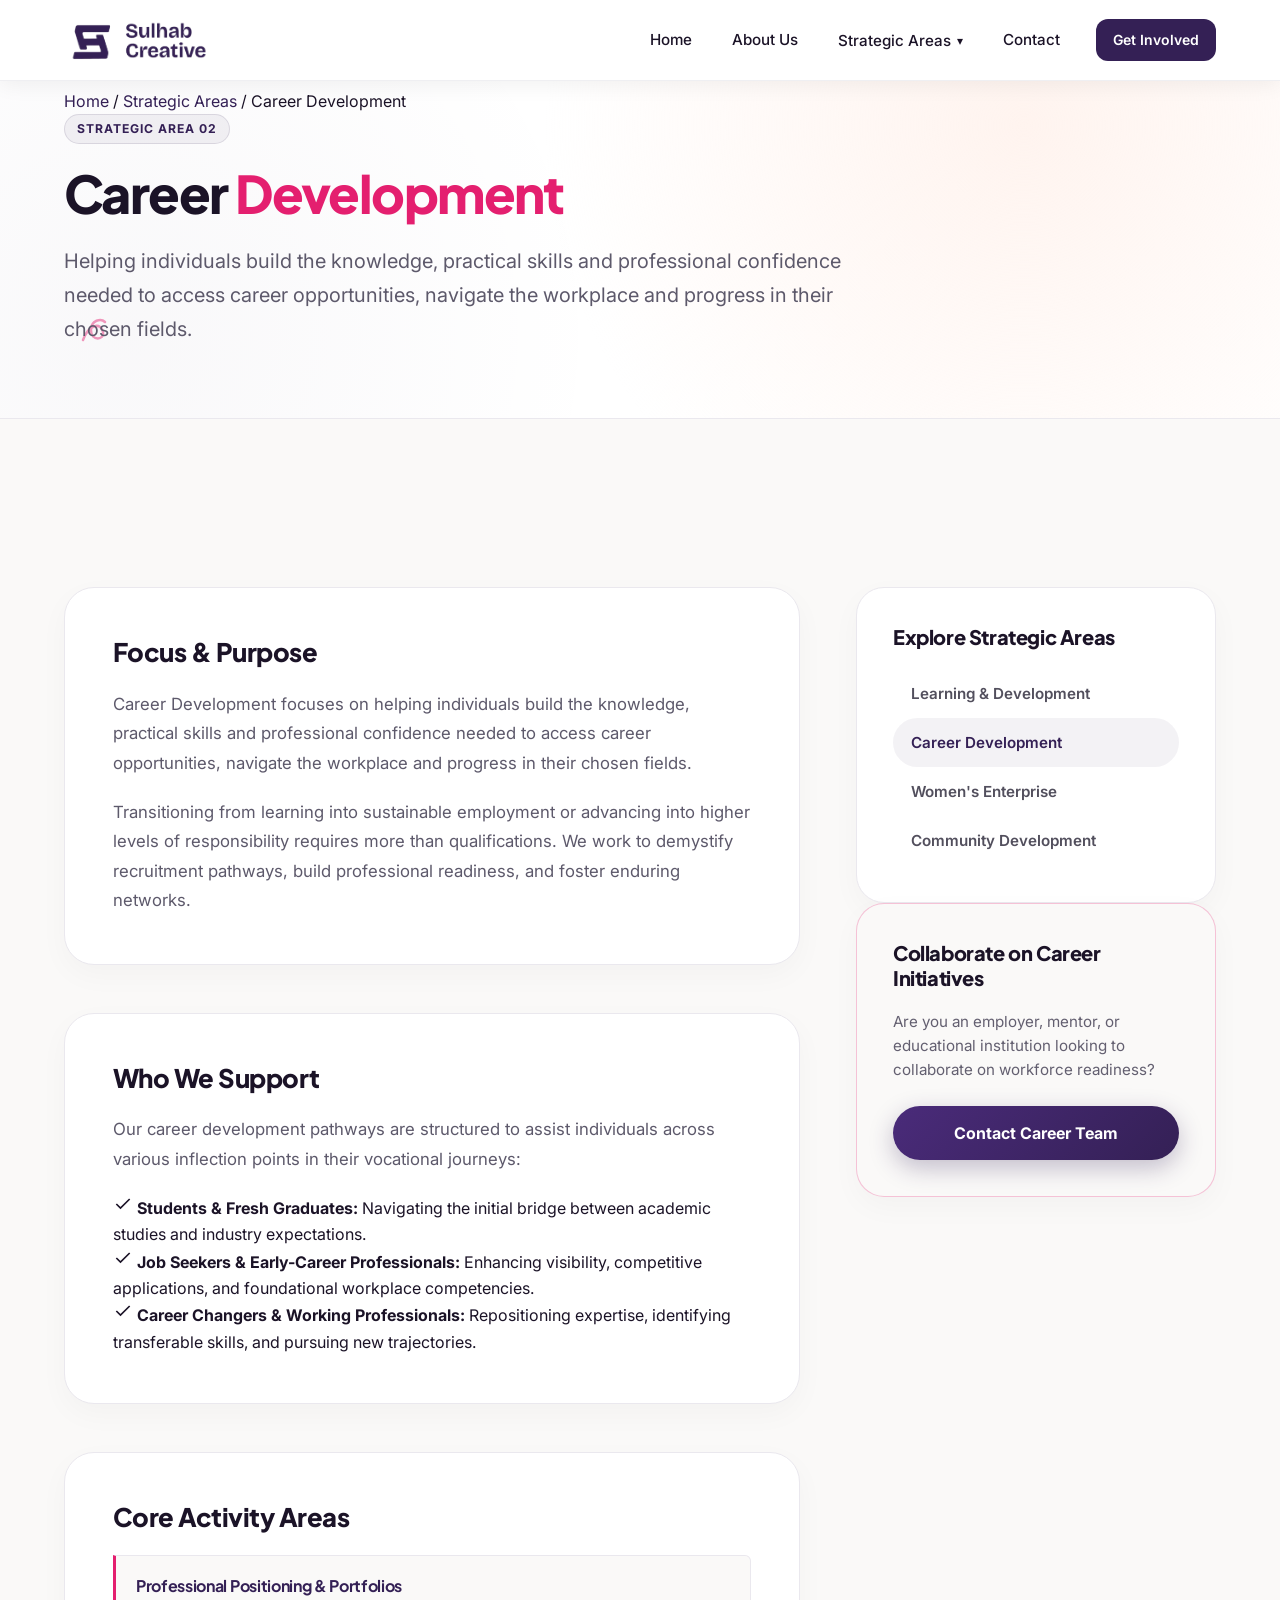
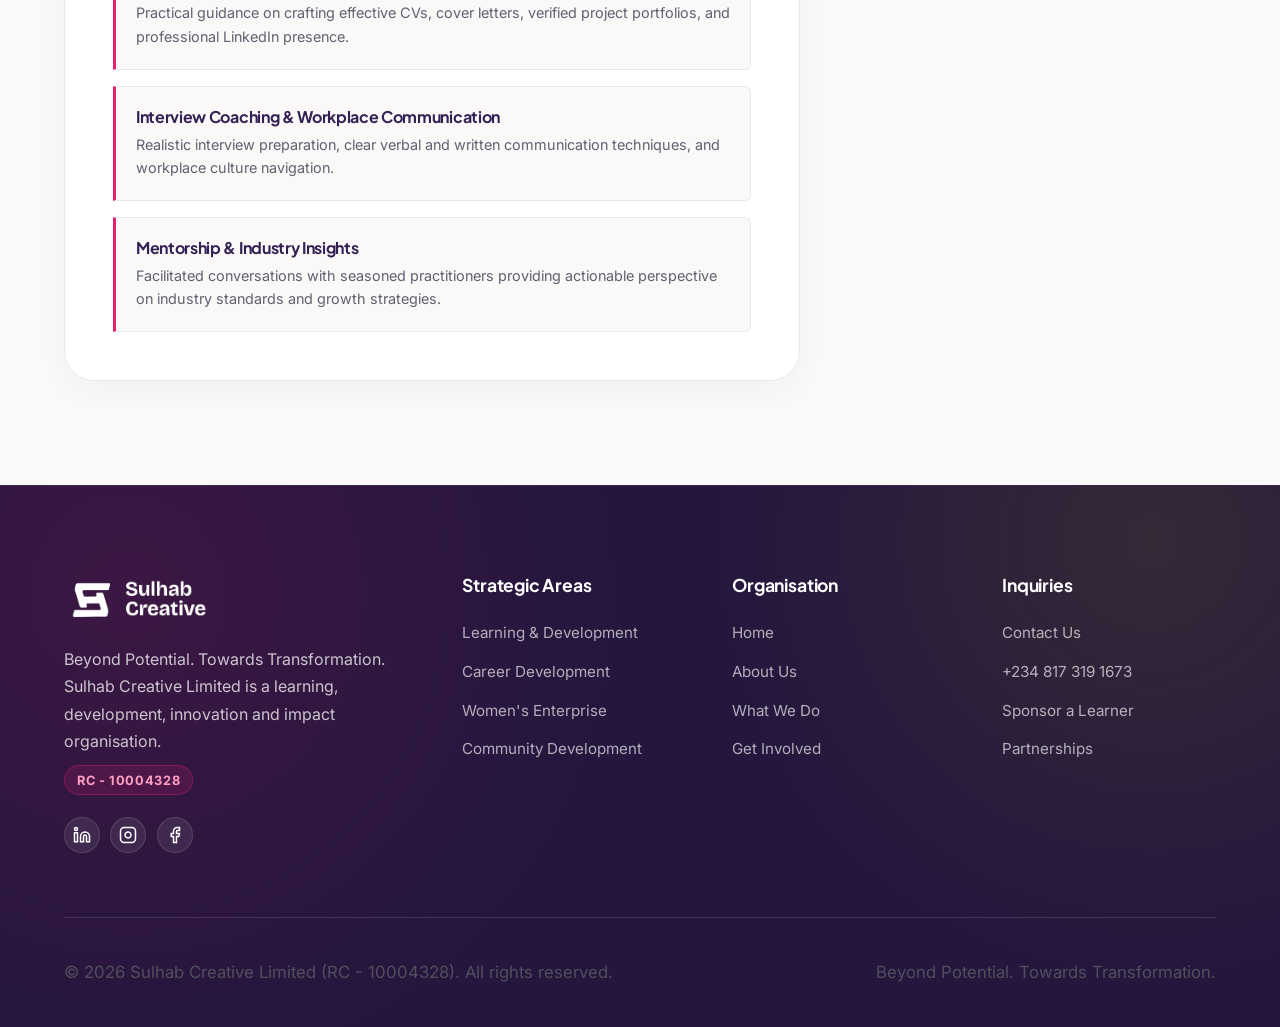
==== commit b02e80e9: "Set hero background to royal purple, style multi-color title with pink and coral, and add RC number " ====
--- a/services/career-development.html
+++ b/services/career-development.html
@@ -166,7 +166,8 @@
           <img src="../assets/images/logo-white.png" alt="Sulhab Creative" class="footer-brand-logo">
           <p>
             Beyond Potential. Towards Transformation.<br>
-            Sulhab Creative Limited is a learning, development, innovation and impact organisation.
+            Sulhab Creative Limited is a learning, development, innovation and impact organisation.<br>
+            <span class="footer-rc">RC - 10004328</span>
           </p>
           <div class="footer-social-links" aria-label="Sulhab Creative Social Media">
             <a href="https://www.linkedin.com/company/sulhab-creative/" class="footer-social-icon" aria-label="LinkedIn" target="_blank" rel="noopener noreferrer">
@@ -223,7 +224,7 @@
       </div>
 
       <div class="footer-bottom">
-        <p>&copy; 2026 Sulhab Creative Limited. All rights reserved.</p>
+        <p>&copy; 2026 Sulhab Creative Limited (RC - 10004328). All rights reserved.</p>
         <p>Beyond Potential. Towards Transformation.</p>
       </div>
     </div>
--- a/assets/css/styles.css
+++ b/assets/css/styles.css
@@ -424,14 +424,15 @@
   display: flex;
   flex-direction: column;
   justify-content: space-between;
-  background-color: #FFFFFF;
+  background-color: #342055;
   background-image: 
-    radial-gradient(circle at 85% 35%, rgba(74, 48, 120, 0.08) 0%, transparent 55%),
-    radial-gradient(circle at 12% 20%, rgba(52, 32, 85, 0.06) 0%, transparent 45%),
-    radial-gradient(circle at 70% 85%, rgba(52, 32, 85, 0.04) 0%, transparent 45%);
+    radial-gradient(circle at 85% 35%, rgba(255, 56, 136, 0.2) 0%, transparent 55%),
+    radial-gradient(circle at 14% 20%, rgba(94, 53, 150, 0.5) 0%, transparent 50%),
+    radial-gradient(circle at 55% 85%, rgba(255, 143, 80, 0.15) 0%, transparent 45%),
+    linear-gradient(142deg, #3B2360 0%, #342055 50%, #201335 100%);
   position: relative;
   overflow: hidden;
-  border-bottom: 1px solid var(--color-border-light);
+  border-bottom: 1px solid rgba(255, 255, 255, 0.08);
 }
 
 /* Ambient Doodles floating in the full-screen hero (Aligned & Fit) */
@@ -450,30 +451,31 @@
 .hero-doodle-loop-coral {
   top: 16%;
   right: 8%;
-  color: var(--color-primary);
-  opacity: 0.55;
+  color: #FF6EA7;
+  opacity: 0.8;
 }
 
 .hero-doodle-ribbon-left {
   bottom: 14%;
   left: 4%;
-  color: var(--color-primary-light);
-  opacity: 0.45;
+  color: #FFA07A;
+  opacity: 0.75;
 }
 
 .hero-doodle-plus {
   top: 48%;
   left: 47%;
-  color: var(--color-primary-light);
-  opacity: 0.5;
+  color: #FF559D;
+  opacity: 0.8;
 }
 
 /* Hero Top Navigation Bar (Full Width) */
 .hero-navbar-wrap {
   width: 100%;
-  background-color: rgba(255, 255, 255, 0.95);
-  backdrop-filter: blur(10px);
-  border-bottom: 1px solid #F0EFF4;
+  background-color: rgba(52, 32, 85, 0.78);
+  backdrop-filter: blur(12px);
+  -webkit-backdrop-filter: blur(12px);
+  border-bottom: 1px solid rgba(255, 255, 255, 0.1);
   position: relative;
   z-index: 10;
 }
@@ -505,15 +507,27 @@
 .hero-nav-link {
   font-size: 0.98rem;
   font-weight: 500;
-  color: #524F5D;
+  color: rgba(255, 255, 255, 0.88);
   transition: var(--transition);
   position: relative;
 }
 
 .hero-nav-link:hover,
 .hero-nav-link.active {
-  color: var(--color-primary);
+  color: #FFFFFF;
   font-weight: 600;
+}
+
+.hero-navbar-wrap .dropdown-trigger {
+  color: rgba(255, 255, 255, 0.88);
+}
+
+.hero-navbar-wrap .dropdown-trigger:hover {
+  color: #FFFFFF;
+}
+
+.hero-navbar-wrap .dropdown-icon {
+  color: rgba(255, 255, 255, 0.7);
 }
 
 .hero-nav-cta {
@@ -522,19 +536,32 @@
   justify-content: center;
   padding: 0.6rem 1.6rem;
   border-radius: var(--radius-full);
-  border: 1.5px solid rgba(52, 32, 85, 0.4);
-  color: var(--color-primary);
+  border: 1.5px solid transparent;
+  color: #FFFFFF;
   font-size: 0.95rem;
-  font-weight: 600;
-  background-color: transparent;
+  font-weight: 700;
+  background: linear-gradient(135deg, #FF3888 0%, #E41F6F 100%);
+  box-shadow: 0 4px 14px rgba(228, 31, 111, 0.4);
   transition: var(--transition);
 }
 
 .hero-nav-cta:hover {
-  background-color: var(--color-primary);
+  background: linear-gradient(135deg, #FF559D 0%, #F5186E 100%);
   color: #FFFFFF;
-  border-color: var(--color-primary);
-  box-shadow: 0 6px 18px rgba(52, 32, 85, 0.25);
+  border-color: transparent;
+  transform: translateY(-1px);
+  box-shadow: 0 6px 18px rgba(228, 31, 111, 0.55);
+}
+
+.hero-navbar-wrap .menu-toggle {
+  background-color: rgba(255, 255, 255, 0.12);
+  border-color: rgba(255, 255, 255, 0.25);
+  color: #FFFFFF;
+}
+
+.hero-navbar-wrap .menu-toggle:hover {
+  background-color: rgba(255, 255, 255, 0.22);
+  border-color: rgba(255, 255, 255, 0.45);
 }
 
 .hero-navbar-actions {
@@ -596,25 +623,33 @@
 .hero-main-title {
   font-size: 3.6rem;
   line-height: 1.14;
-  color: #1B1327;
+  color: #FFFFFF;
   font-weight: 800;
   letter-spacing: -0.03em;
   margin-bottom: 1.35rem;
 }
 
+.hero-main-title .highlight-pink,
 .hero-main-title .highlight-magenta,
 .hero-main-title .highlight-purple {
-  color: var(--color-primary);
-  background: linear-gradient(135deg, #573391 0%, #342055 100%);
+  color: #FF3888;
+  background: linear-gradient(135deg, #FF6EA7 0%, #FF2E79 100%);
   -webkit-background-clip: text;
   -webkit-text-fill-color: transparent;
   display: block;
 }
 
+.hero-main-title .highlight-coral {
+  color: #FFB074;
+  background: linear-gradient(135deg, #FFD188 0%, #FF9E64 100%);
+  -webkit-background-clip: text;
+  -webkit-text-fill-color: transparent;
+}
+
 .hero-main-desc {
   font-size: 1.12rem;
   line-height: 1.7;
-  color: #5D596B;
+  color: #E2DCED;
   margin-bottom: 2.25rem;
 }
 
@@ -647,6 +682,38 @@
   color: #FFFFFF;
 }
 
+/* Hero Specific Pill Buttons on Purple Canvas */
+.hero-fullscreen .btn-pill-primary {
+  background: linear-gradient(135deg, #FF3888 0%, #E41F6F 100%);
+  box-shadow: 0 8px 24px rgba(228, 31, 111, 0.42);
+  color: #FFFFFF;
+}
+
+.hero-fullscreen .btn-pill-primary:hover {
+  background: linear-gradient(135deg, #FF559D 0%, #F5186E 100%);
+  box-shadow: 0 12px 28px rgba(228, 31, 111, 0.58);
+  transform: translateY(-2px);
+  color: #FFFFFF;
+}
+
+.hero-fullscreen .btn-pill-secondary {
+  color: #FFFFFF;
+  background-color: rgba(255, 255, 255, 0.12);
+  border: 1.5px solid rgba(255, 255, 255, 0.32);
+  border-radius: var(--radius-full);
+  padding: 0.85rem 1.8rem;
+  backdrop-filter: blur(8px);
+  -webkit-backdrop-filter: blur(8px);
+}
+
+.hero-fullscreen .btn-pill-secondary:hover {
+  background-color: rgba(255, 255, 255, 0.22);
+  border-color: rgba(255, 255, 255, 0.6);
+  color: #FFFFFF;
+  gap: 12px;
+  transform: translateY(-2px);
+}
+
 .btn-pill-secondary {
   color: #2D2738;
   font-weight: 600;
@@ -695,14 +762,14 @@
   font-weight: 600;
   text-transform: uppercase;
   letter-spacing: 0.08em;
-  color: var(--color-text-light);
-  opacity: 0.7;
+  color: rgba(255, 255, 255, 0.72);
+  opacity: 0.8;
   transition: var(--transition);
 }
 
 .hero-scroll-link:hover {
   opacity: 1;
-  color: var(--color-primary);
+  color: #FF6EA7;
   transform: translateY(2px);
 }
 
@@ -1356,6 +1423,19 @@
   padding-top: 2.5rem;
   font-size: 0.9rem;
   color: rgba(255, 255, 255, 0.5);
+}
+
+.footer-rc {
+  display: inline-block;
+  margin-top: 0.65rem;
+  font-size: 0.8rem;
+  font-weight: 700;
+  letter-spacing: 0.05em;
+  color: #FFA0C5;
+  background: rgba(228, 31, 111, 0.16);
+  border: 1px solid rgba(228, 31, 111, 0.35);
+  padding: 0.2rem 0.75rem;
+  border-radius: 999px;
 }
 
 /* ==========================================================================
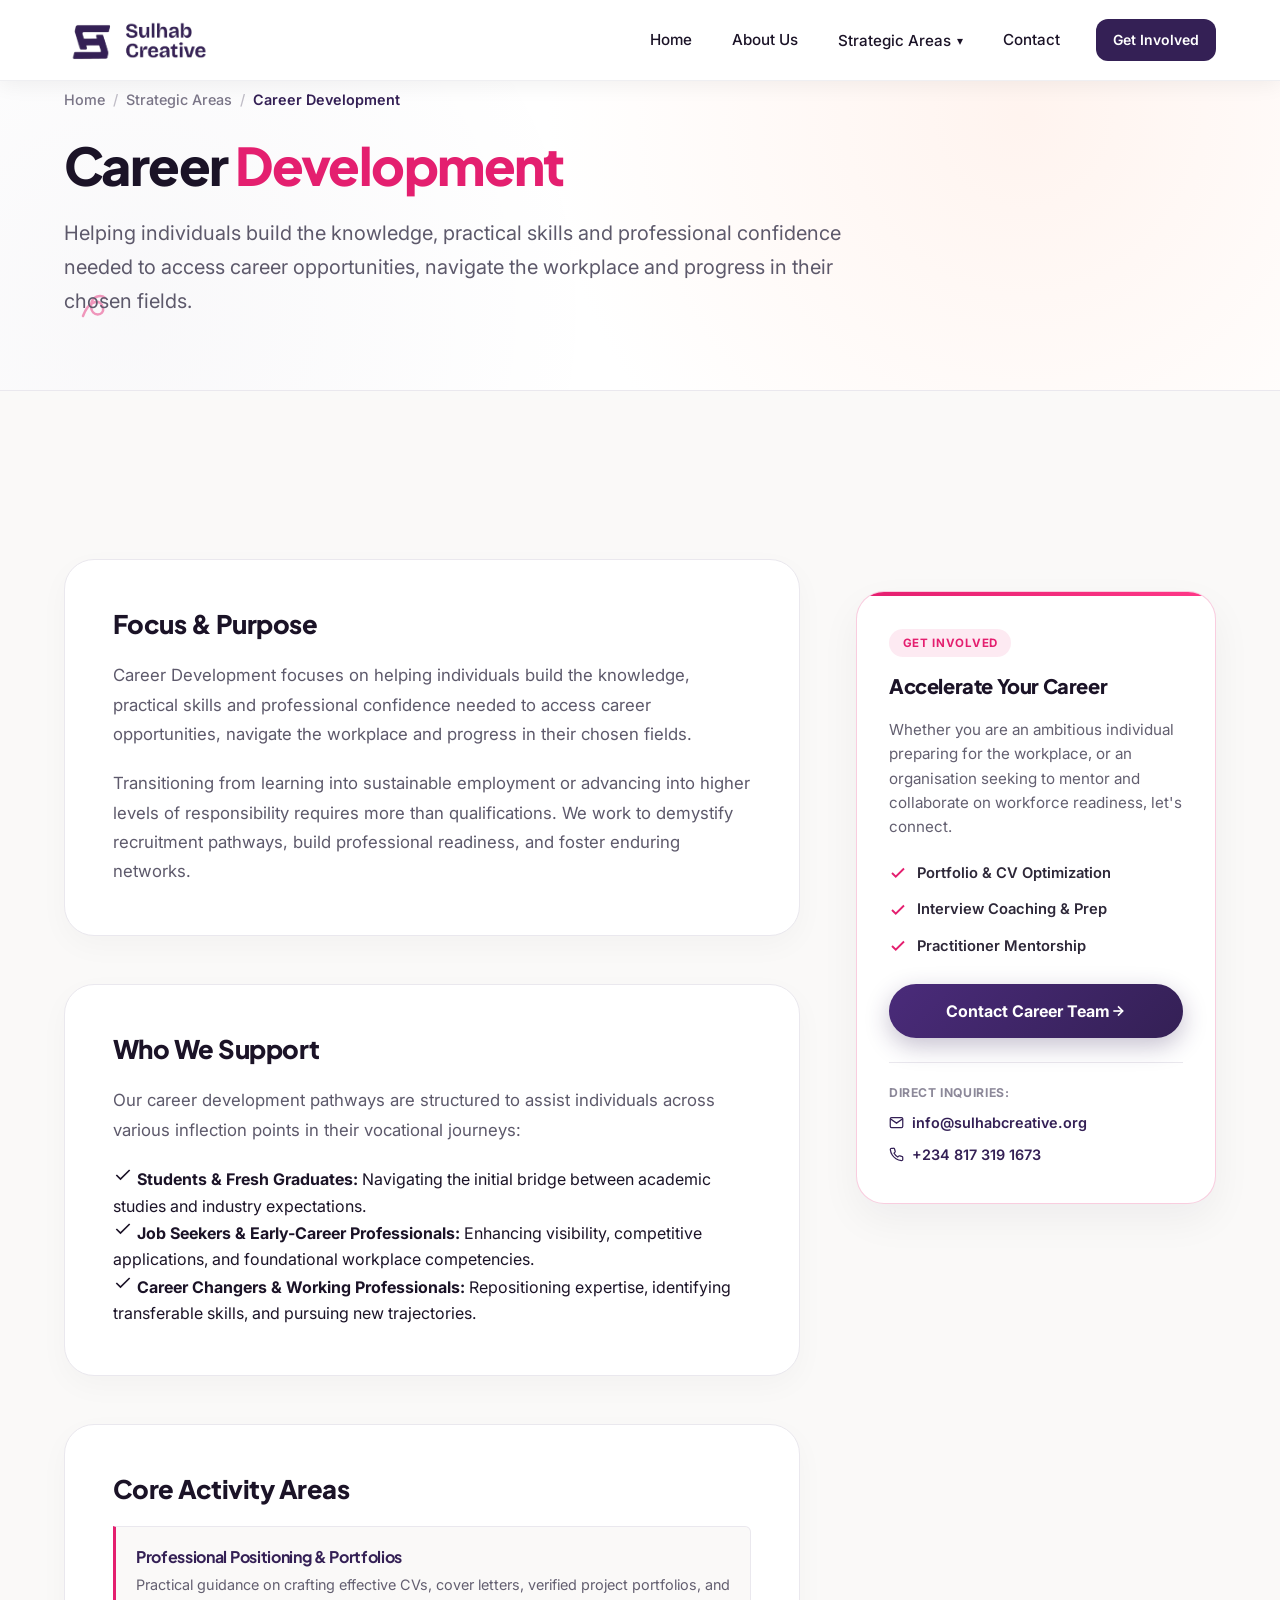
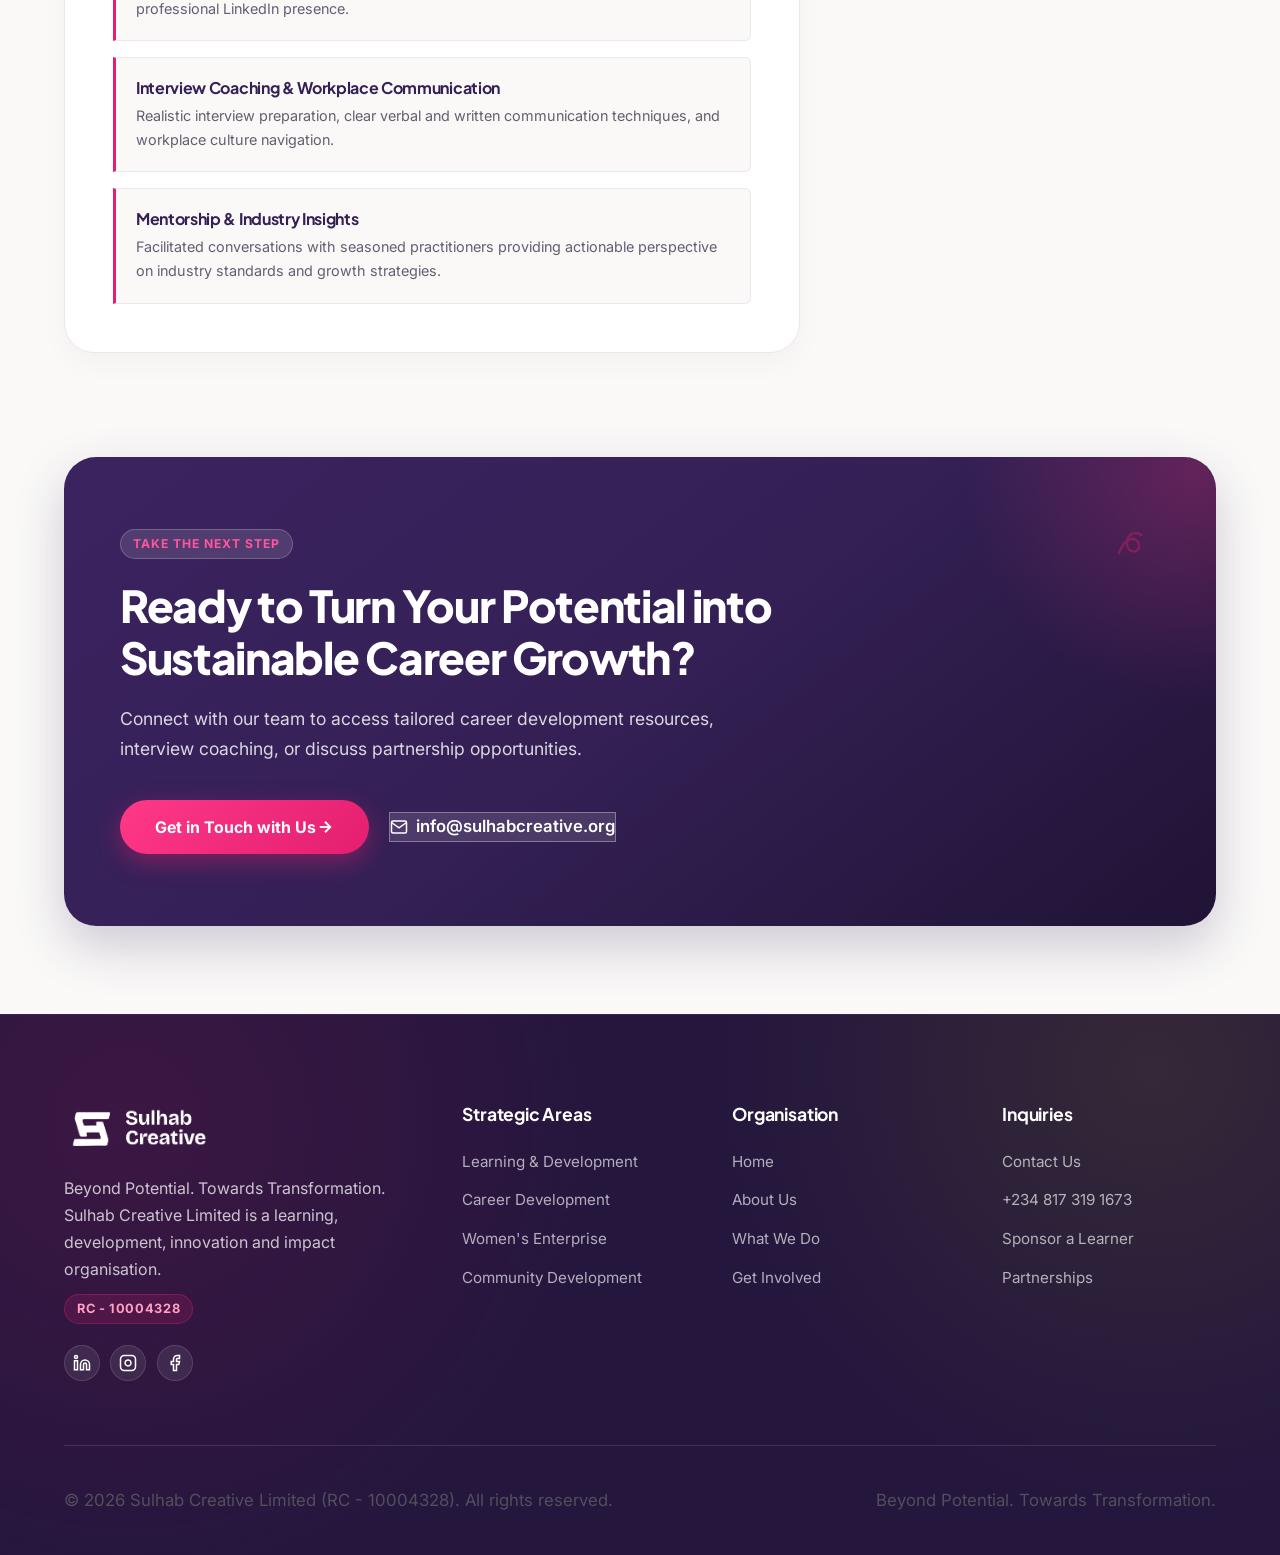
==== commit 19c2d6d8: "Add realistic student to hero section and update career development page with CTAs" ====
--- a/services/career-development.html
+++ b/services/career-development.html
@@ -67,9 +67,8 @@
         <span class="breadcrumb-separator">/</span>
         <a href="../index.html#services">Strategic Areas</a>
         <span class="breadcrumb-separator">/</span>
-        <span>Career Development</span>
+        <span class="breadcrumb-current">Career Development</span>
       </nav>
-      <span class="hero-pill-tag">Strategic Area 02</span>
       <h1 class="page-header-title">
         Career <span class="highlight-magenta">Development</span>
       </h1>
@@ -80,7 +79,7 @@
   </section>
 
   <!-- Content Section -->
-  <section class="section">
+  <section class="section detail-section">
     <div class="container">
       <div class="detail-content-grid">
         <main class="detail-main">
@@ -134,26 +133,94 @@
 
         </main>
 
-        <!-- Sidebar -->
+        <!-- Sidebar CTA -->
         <aside class="detail-sidebar">
-          <div class="sidebar-card">
-            <h4>Explore Strategic Areas</h4>
-            <nav class="sidebar-nav-list">
-              <a href="learning-and-development.html" class="sidebar-nav-link">Learning & Development</a>
-              <a href="career-development.html" class="sidebar-nav-link active">Career Development</a>
-              <a href="womens-enterprise.html" class="sidebar-nav-link">Women's Enterprise</a>
-              <a href="community-development.html" class="sidebar-nav-link">Community Development</a>
-            </nav>
-          </div>
-
-          <div class="sidebar-card" style="background-color: #FAF9F8; border-color: rgba(228, 31, 111, 0.25);">
-            <h4>Collaborate on Career Initiatives</h4>
-            <p style="font-size: 0.95rem; line-height: 1.6; margin-bottom: 1.5rem; color: #635F70;">
-              Are you an employer, mentor, or educational institution looking to collaborate on workforce readiness?
+          <div class="sidebar-card sidebar-cta-card">
+            <span class="sidebar-badge">Get Involved</span>
+            <h4>Accelerate Your Career</h4>
+            <p class="sidebar-cta-desc">
+              Whether you are an ambitious individual preparing for the workplace, or an organisation seeking to mentor and collaborate on workforce readiness, let's connect.
             </p>
-            <a href="../index.html#contact" class="btn-pill-primary" style="width: 100%;">Contact Career Team</a>
+
+            <ul class="sidebar-feature-list">
+              <li>
+                <svg width="18" height="18" viewBox="0 0 24 24" fill="none" stroke="currentColor" stroke-width="2.5"><polyline points="20 6 9 17 4 12"></polyline></svg>
+                <span>Portfolio & CV Optimization</span>
+              </li>
+              <li>
+                <svg width="18" height="18" viewBox="0 0 24 24" fill="none" stroke="currentColor" stroke-width="2.5"><polyline points="20 6 9 17 4 12"></polyline></svg>
+                <span>Interview Coaching & Prep</span>
+              </li>
+              <li>
+                <svg width="18" height="18" viewBox="0 0 24 24" fill="none" stroke="currentColor" stroke-width="2.5"><polyline points="20 6 9 17 4 12"></polyline></svg>
+                <span>Practitioner Mentorship</span>
+              </li>
+            </ul>
+
+            <div class="sidebar-cta-btn-wrap">
+              <a href="../index.html#contact" class="btn-pill-primary" style="width: 100%; justify-content: center;">
+                Contact Career Team
+                <svg width="16" height="16" viewBox="0 0 24 24" fill="none" stroke="currentColor" stroke-width="2.5">
+                  <line x1="5" y1="12" x2="19" y2="12"></line>
+                  <polyline points="12 5 19 12 12 19"></polyline>
+                </svg>
+              </a>
+            </div>
+
+            <div class="sidebar-contact-direct">
+              <span class="direct-label">Direct Inquiries:</span>
+              <a href="mailto:info@sulhabcreative.org" class="direct-link">
+                <svg width="15" height="15" viewBox="0 0 24 24" fill="none" stroke="currentColor" stroke-width="2"><path d="M4 4h16c1.1 0 2 .9 2 2v12c0 1.1-.9 2-2 2H4c-1.1 0-2-.9-2-2V6c0-1.1.9-2 2-2z"></path><polyline points="22,6 12,13 2,6"></polyline></svg>
+                info@sulhabcreative.org
+              </a>
+              <a href="tel:+2348173191673" class="direct-link">
+                <svg width="15" height="15" viewBox="0 0 24 24" fill="none" stroke="currentColor" stroke-width="2"><path d="M22 16.92v3a2 2 0 0 1-2.18 2 19.79 19.79 0 0 1-8.63-3.07 19.5 19.5 0 0 1-6-6 19.79 19.79 0 0 1-3.07-8.67A2 2 0 0 1 4.11 2h3a2 2 0 0 1 2 1.72 12.84 12.84 0 0 0 .7 2.81 2 2 0 0 1-.45 2.11L8.09 9.91a16 16 0 0 0 6 6l1.27-1.27a2 2 0 0 1 2.11-.45 12.84 12.84 0 0 0 2.81.7A2 2 0 0 1 22 16.92z"></path></svg>
+                +234 817 319 1673
+              </a>
+            </div>
           </div>
         </aside>
+      </div>
+    </div>
+  </section>
+
+  <!-- Dedicated Full-Width Call to Action Section -->
+  <section class="career-cta-section">
+    <div class="container">
+      <div class="career-cta-banner">
+        <!-- Ambient decorative shapes -->
+        <div class="sec-doodle-loop" style="top: 15%; right: 6%; opacity: 0.35;" aria-hidden="true">
+          <svg width="34" height="34" viewBox="0 0 34 34" fill="none" stroke="currentColor" stroke-width="2.5">
+            <path d="M6 26C12 10 24 8 26 18C28 26 14 28 14 16C14 6 24 4 28 8" stroke-linecap="round"/>
+          </svg>
+        </div>
+
+        <div class="career-cta-inner">
+          <span class="hero-pill-tag">Take the Next Step</span>
+          <h2 class="career-cta-title">
+            Ready to Turn Your Potential into <br class="cta-desktop-br">
+            <span class="highlight-coral">Sustainable Career Growth?</span>
+          </h2>
+          <p class="career-cta-desc">
+            Connect with our team to access tailored career development resources, interview coaching, or discuss partnership opportunities.
+          </p>
+          <div class="career-cta-actions">
+            <a href="../index.html#contact" class="btn-pill-primary">
+              Get in Touch with Us
+              <svg width="18" height="18" viewBox="0 0 24 24" fill="none" stroke="currentColor" stroke-width="2.5">
+                <line x1="5" y1="12" x2="19" y2="12"></line>
+                <polyline points="12 5 19 12 12 19"></polyline>
+              </svg>
+            </a>
+            <a href="mailto:info@sulhabcreative.org" class="btn-pill-secondary">
+              <svg width="18" height="18" viewBox="0 0 24 24" fill="none" stroke="currentColor" stroke-width="2">
+                <path d="M4 4h16c1.1 0 2 .9 2 2v12c0 1.1-.9 2-2 2H4c-1.1 0-2-.9-2-2V6c0-1.1.9-2 2-2z"></path>
+                <polyline points="22,6 12,13 2,6"></polyline>
+              </svg>
+              info@sulhabcreative.org
+            </a>
+          </div>
+        </div>
       </div>
     </div>
   </section>
--- a/assets/css/styles.css
+++ b/assets/css/styles.css
@@ -729,7 +729,7 @@
   gap: 12px;
 }
 
-/* Illustration Column */
+/* Visual Column: Realistic Tech Student with Transparent Background */
 .hero-visual-col {
   position: relative;
   display: flex;
@@ -737,12 +737,112 @@
   justify-content: center;
 }
 
-.hero-illustration-svg {
+.hero-student-wrapper {
+  position: relative;
+  display: flex;
+  align-items: center;
+  justify-content: center;
   width: 100%;
-  max-width: 580px;
+  max-width: 480px;
+}
+
+.hero-student-glow {
+  position: absolute;
+  top: 50%;
+  left: 50%;
+  transform: translate(-50%, -50%);
+  width: 90%;
+  height: 90%;
+  background: radial-gradient(circle, rgba(255, 56, 136, 0.3) 0%, rgba(228, 31, 111, 0.16) 40%, rgba(52, 32, 85, 0) 70%);
+  border-radius: 50%;
+  filter: blur(40px);
+  z-index: 1;
+  pointer-events: none;
+}
+
+.hero-student-img {
+  position: relative;
+  z-index: 2;
+  width: 100%;
+  max-width: 440px;
   height: auto;
   display: block;
-  transform: scale(1.05);
+  filter: drop-shadow(0 20px 45px rgba(15, 8, 28, 0.6));
+  object-fit: contain;
+  transition: transform 0.4s ease;
+}
+
+.hero-student-wrapper:hover .hero-student-img {
+  transform: translateY(-4px) scale(1.015);
+}
+
+/* Floating Glassmorphic Badges */
+.hero-float-badge {
+  position: absolute;
+  z-index: 3;
+  display: flex;
+  align-items: center;
+  gap: 10px;
+  padding: 10px 16px;
+  background: rgba(255, 255, 255, 0.94);
+  backdrop-filter: blur(12px);
+  -webkit-backdrop-filter: blur(12px);
+  border-radius: 50px;
+  box-shadow: 0 14px 34px rgba(18, 9, 32, 0.28), 0 2px 4px rgba(255, 255, 255, 0.5) inset;
+  border: 1px solid rgba(255, 255, 255, 0.85);
+  animation: floatSlow 4s ease-in-out infinite alternate;
+}
+
+.hero-float-badge-top {
+  top: 15%;
+  left: -20px;
+  animation-delay: 0s;
+}
+
+.hero-float-badge-bottom {
+  bottom: 12%;
+  right: -20px;
+  animation-delay: 2s;
+}
+
+@keyframes floatSlow {
+  0% { transform: translateY(0); }
+  100% { transform: translateY(-8px); }
+}
+
+.badge-icon-wrap {
+  width: 36px;
+  height: 36px;
+  border-radius: 50%;
+  background: linear-gradient(135deg, #342055 0%, #5E3596 100%);
+  color: #FFFFFF;
+  display: flex;
+  align-items: center;
+  justify-content: center;
+  flex-shrink: 0;
+}
+
+.badge-icon-wrap.badge-icon-coral {
+  background: linear-gradient(135deg, #FF3888 0%, #E41F6F 100%);
+}
+
+.badge-content {
+  display: flex;
+  flex-direction: column;
+  line-height: 1.2;
+}
+
+.badge-title {
+  font-size: 0.82rem;
+  font-weight: 700;
+  color: #1B1327;
+  font-family: var(--font-heading);
+}
+
+.badge-sub {
+  font-size: 0.69rem;
+  font-weight: 500;
+  color: #6B6275;
 }
 
 /* Bottom subtle indicator */
@@ -1452,6 +1552,35 @@
   overflow: hidden;
 }
 
+.breadcrumb {
+  display: flex;
+  align-items: center;
+  flex-wrap: wrap;
+  gap: 0.5rem;
+  font-size: 0.9rem;
+  font-weight: 500;
+  color: #7A7587;
+  margin-bottom: 1.5rem;
+}
+
+.breadcrumb a {
+  color: #7A7587;
+  transition: var(--transition);
+}
+
+.breadcrumb a:hover {
+  color: var(--color-primary);
+}
+
+.breadcrumb-separator {
+  color: #C0BDC7;
+}
+
+.breadcrumb-current {
+  color: var(--color-primary);
+  font-weight: 600;
+}
+
 .page-header-title {
   font-size: 3.25rem;
   font-weight: 800;
@@ -1477,6 +1606,7 @@
   grid-template-columns: 1fr 360px;
   gap: 3.5rem;
   margin-top: 4rem;
+  align-items: start;
 }
 
 .detail-main {
@@ -1539,6 +1669,15 @@
   line-height: 1.65;
   color: #635F70;
   margin: 0;
+}
+
+/* Sidebar & CTA Card */
+.detail-sidebar {
+  position: sticky;
+  top: 96px;
+  display: flex;
+  flex-direction: column;
+  gap: 2rem;
 }
 
 .sidebar-card {
@@ -1572,6 +1711,192 @@
   color: var(--color-primary);
 }
 
+.sidebar-cta-card {
+  background-color: #FFFFFF;
+  border: 1.5px solid rgba(228, 31, 111, 0.22);
+  border-radius: 28px;
+  padding: 2.25rem 2rem;
+  box-shadow: 0 16px 40px rgba(27, 19, 39, 0.05);
+  position: relative;
+  overflow: hidden;
+}
+
+.sidebar-cta-card::before {
+  content: "";
+  position: absolute;
+  top: 0;
+  left: 0;
+  right: 0;
+  height: 4px;
+  background: linear-gradient(90deg, #E41F6F, #FF3888);
+}
+
+.sidebar-badge {
+  display: inline-block;
+  padding: 0.28rem 0.85rem;
+  font-size: 0.72rem;
+  font-weight: 700;
+  text-transform: uppercase;
+  letter-spacing: 0.06em;
+  color: var(--color-secondary);
+  background-color: rgba(228, 31, 111, 0.09);
+  border-radius: var(--radius-full);
+  margin-bottom: 1rem;
+}
+
+.sidebar-cta-desc {
+  font-size: 0.95rem;
+  line-height: 1.6;
+  color: #635F70;
+  margin-bottom: 1.35rem;
+}
+
+.sidebar-feature-list {
+  list-style: none;
+  padding: 0;
+  margin: 0 0 1.65rem 0;
+  display: flex;
+  flex-direction: column;
+  gap: 0.75rem;
+}
+
+.sidebar-feature-list li {
+  display: flex;
+  align-items: center;
+  gap: 0.65rem;
+  font-size: 0.92rem;
+  font-weight: 600;
+  color: #2D2738;
+}
+
+.sidebar-feature-list li svg {
+  color: var(--color-secondary);
+  flex-shrink: 0;
+}
+
+.sidebar-cta-btn-wrap {
+  margin-bottom: 1.5rem;
+}
+
+.sidebar-contact-direct {
+  border-top: 1px solid #EAE8EE;
+  padding-top: 1.25rem;
+  display: flex;
+  flex-direction: column;
+  gap: 0.5rem;
+}
+
+.direct-label {
+  font-size: 0.76rem;
+  font-weight: 700;
+  text-transform: uppercase;
+  letter-spacing: 0.05em;
+  color: #8C8899;
+}
+
+.direct-link {
+  display: inline-flex;
+  align-items: center;
+  gap: 0.5rem;
+  font-size: 0.9rem;
+  font-weight: 600;
+  color: var(--color-primary);
+  transition: var(--transition);
+}
+
+.direct-link:hover {
+  color: var(--color-secondary);
+}
+
+/* Dedicated Full-Width Call to Action Section */
+.career-cta-section {
+  padding: 0 0 5.5rem 0;
+  position: relative;
+}
+
+.career-cta-banner {
+  background: linear-gradient(142deg, #3B2360 0%, #342055 50%, #201335 100%);
+  border-radius: 32px;
+  padding: 4.5rem 3.5rem;
+  position: relative;
+  overflow: hidden;
+  box-shadow: 0 20px 50px rgba(52, 32, 85, 0.22);
+}
+
+.career-cta-banner::before {
+  content: "";
+  position: absolute;
+  top: -50%;
+  right: -20%;
+  width: 500px;
+  height: 500px;
+  border-radius: 50%;
+  background: radial-gradient(circle, rgba(255, 56, 136, 0.25) 0%, transparent 65%);
+  pointer-events: none;
+}
+
+.career-cta-inner {
+  position: relative;
+  z-index: 2;
+  max-width: 720px;
+}
+
+.career-cta-inner .hero-pill-tag {
+  background: rgba(255, 255, 255, 0.12);
+  color: #FF559D;
+  border: 1px solid rgba(255, 255, 255, 0.2);
+  margin-bottom: 1.25rem;
+}
+
+.career-cta-title {
+  font-size: clamp(2rem, 4.2vw, 2.75rem);
+  font-weight: 800;
+  letter-spacing: -0.03em;
+  color: #FFFFFF;
+  line-height: 1.2;
+  margin-bottom: 1.25rem;
+}
+
+.career-cta-desc {
+  font-size: 1.1rem;
+  line-height: 1.7;
+  color: rgba(255, 255, 255, 0.82);
+  margin-bottom: 2.25rem;
+  max-width: 620px;
+}
+
+.career-cta-actions {
+  display: flex;
+  align-items: center;
+  flex-wrap: wrap;
+  gap: 1.25rem;
+}
+
+.career-cta-actions .btn-pill-primary {
+  background: linear-gradient(135deg, #FF3888 0%, #E41F6F 100%);
+  box-shadow: 0 8px 24px rgba(228, 31, 111, 0.42);
+  color: #FFFFFF;
+}
+
+.career-cta-actions .btn-pill-primary:hover {
+  background: linear-gradient(135deg, #FF559D 0%, #F5186E 100%);
+  box-shadow: 0 12px 28px rgba(228, 31, 111, 0.58);
+  transform: translateY(-2px);
+  color: #FFFFFF;
+}
+
+.career-cta-actions .btn-pill-secondary {
+  color: #FFFFFF;
+  background-color: rgba(255, 255, 255, 0.12);
+  border: 1.5px solid rgba(255, 255, 255, 0.32);
+}
+
+.career-cta-actions .btn-pill-secondary:hover {
+  background-color: rgba(255, 255, 255, 0.22);
+  border-color: rgba(255, 255, 255, 0.6);
+  color: #FFFFFF;
+}
+
 .pathway-card {
   border-left: 3px solid var(--color-secondary);
   background-color: var(--color-bg-page);
@@ -1659,13 +1984,23 @@
   .hero-visual-col {
     display: flex;
     justify-content: center;
-    margin: 0.5rem auto 0 auto;
-  }
-
-  .hero-illustration-svg {
-    max-width: 440px;
-    transform: none;
-    width: 100%;
+    margin: 1.5rem auto 0 auto;
+  }
+
+  .hero-student-wrapper {
+    max-width: 420px;
+  }
+
+  .hero-student-img {
+    max-width: 380px;
+  }
+
+  .hero-float-badge-top {
+    left: -5px;
+  }
+
+  .hero-float-badge-bottom {
+    right: -5px;
   }
 
   /* About Spotlight Card */
@@ -1737,6 +2072,24 @@
 
   .footer-brand p {
     max-width: 500px;
+  }
+
+  /* Detail Pages & CTA Banner on Tablet */
+  .detail-content-grid {
+    grid-template-columns: 1fr;
+    gap: 3rem;
+    margin-top: 3rem;
+  }
+
+  .detail-sidebar {
+    position: static;
+    max-width: 580px;
+    width: 100%;
+    margin: 0 auto;
+  }
+
+  .career-cta-banner {
+    padding: 3.5rem 2.5rem;
   }
 }
 
@@ -1982,10 +2335,46 @@
     justify-content: center;
   }
 
-  .hero-illustration-svg {
-    max-width: min(340px, 86vw);
-    margin: 1.25rem auto 0 auto;
-    transform: none;
+  .hero-student-wrapper {
+    max-width: 360px;
+    margin: 1.5rem auto 0 auto;
+  }
+
+  .hero-student-img {
+    max-width: 320px;
+  }
+
+  .hero-float-badge {
+    padding: 7px 12px;
+    gap: 8px;
+  }
+
+  .badge-icon-wrap {
+    width: 28px;
+    height: 28px;
+  }
+
+  .badge-icon-wrap svg {
+    width: 14px;
+    height: 14px;
+  }
+
+  .badge-title {
+    font-size: 0.74rem;
+  }
+
+  .badge-sub {
+    font-size: 0.63rem;
+  }
+
+  .hero-float-badge-top {
+    left: 0;
+    top: 8%;
+  }
+
+  .hero-float-badge-bottom {
+    right: 0;
+    bottom: 6%;
   }
 
   /* Tucked ambient doodles so they don't visually clash on mobile */
@@ -2182,6 +2571,86 @@
     transform: scale(0.65);
     opacity: 0.35;
   }
+
+  /* Detail Pages & CTA Banner on Mobile */
+  .page-header-section {
+    padding: 3.5rem 0 2.5rem 0;
+  }
+
+  .page-header-title {
+    font-size: clamp(2rem, 7vw, 2.5rem);
+    margin-bottom: 1rem;
+  }
+
+  .page-header-lead {
+    font-size: 1.05rem;
+    line-height: 1.6;
+  }
+
+  .detail-content-grid {
+    gap: 2rem;
+    margin-top: 2rem;
+  }
+
+  .detail-block {
+    padding: 2rem 1.5rem;
+    border-radius: 22px;
+  }
+
+  .detail-block h3 {
+    font-size: 1.35rem;
+    margin-bottom: 1rem;
+  }
+
+  .detail-block p {
+    font-size: 0.98rem;
+    line-height: 1.65;
+  }
+
+  .pathway-card {
+    padding: 1.25rem;
+    border-radius: 16px;
+  }
+
+  .sidebar-cta-card {
+    padding: 1.85rem 1.4rem;
+    border-radius: 22px;
+  }
+
+  .career-cta-section {
+    padding-bottom: 4rem;
+  }
+
+  .career-cta-banner {
+    padding: 2.75rem 1.75rem;
+    border-radius: 24px;
+  }
+
+  .career-cta-title {
+    font-size: 1.65rem;
+    line-height: 1.25;
+  }
+
+  .career-cta-desc {
+    font-size: 0.98rem;
+    margin-bottom: 1.75rem;
+  }
+
+  .career-cta-actions {
+    flex-direction: column;
+    align-items: stretch;
+    width: 100%;
+  }
+
+  .career-cta-actions .btn-pill-primary,
+  .career-cta-actions .btn-pill-secondary {
+    width: 100%;
+    justify-content: center;
+  }
+
+  .cta-desktop-br {
+    display: none;
+  }
 }
 
 /* 4. Small Mobile Phones (max-width: 480px) */
@@ -2252,9 +2721,23 @@
     max-width: 100%;
   }
 
-  .hero-illustration-svg {
-    max-width: min(290px, 88vw);
+  .hero-student-wrapper {
+    max-width: 290px;
     margin-top: 1rem;
+  }
+
+  .hero-student-img {
+    max-width: min(270px, 86vw);
+  }
+
+  .hero-float-badge-top {
+    top: 4%;
+    left: -4px;
+  }
+
+  .hero-float-badge-bottom {
+    bottom: 2%;
+    right: -4px;
   }
 
   .hero-scroll-cue {
@@ -2289,4 +2772,27 @@
     padding: 1.4rem 1.1rem;
     border-radius: 16px;
   }
-}
+
+  .page-header-section {
+    padding: 2.75rem 0 2rem 0;
+  }
+
+  .detail-block {
+    padding: 1.5rem 1.15rem;
+    border-radius: 18px;
+  }
+
+  .sidebar-cta-card {
+    padding: 1.5rem 1.15rem;
+    border-radius: 18px;
+  }
+
+  .career-cta-banner {
+    padding: 2.25rem 1.25rem;
+    border-radius: 20px;
+  }
+
+  .career-cta-title {
+    font-size: 1.45rem;
+  }
+}
